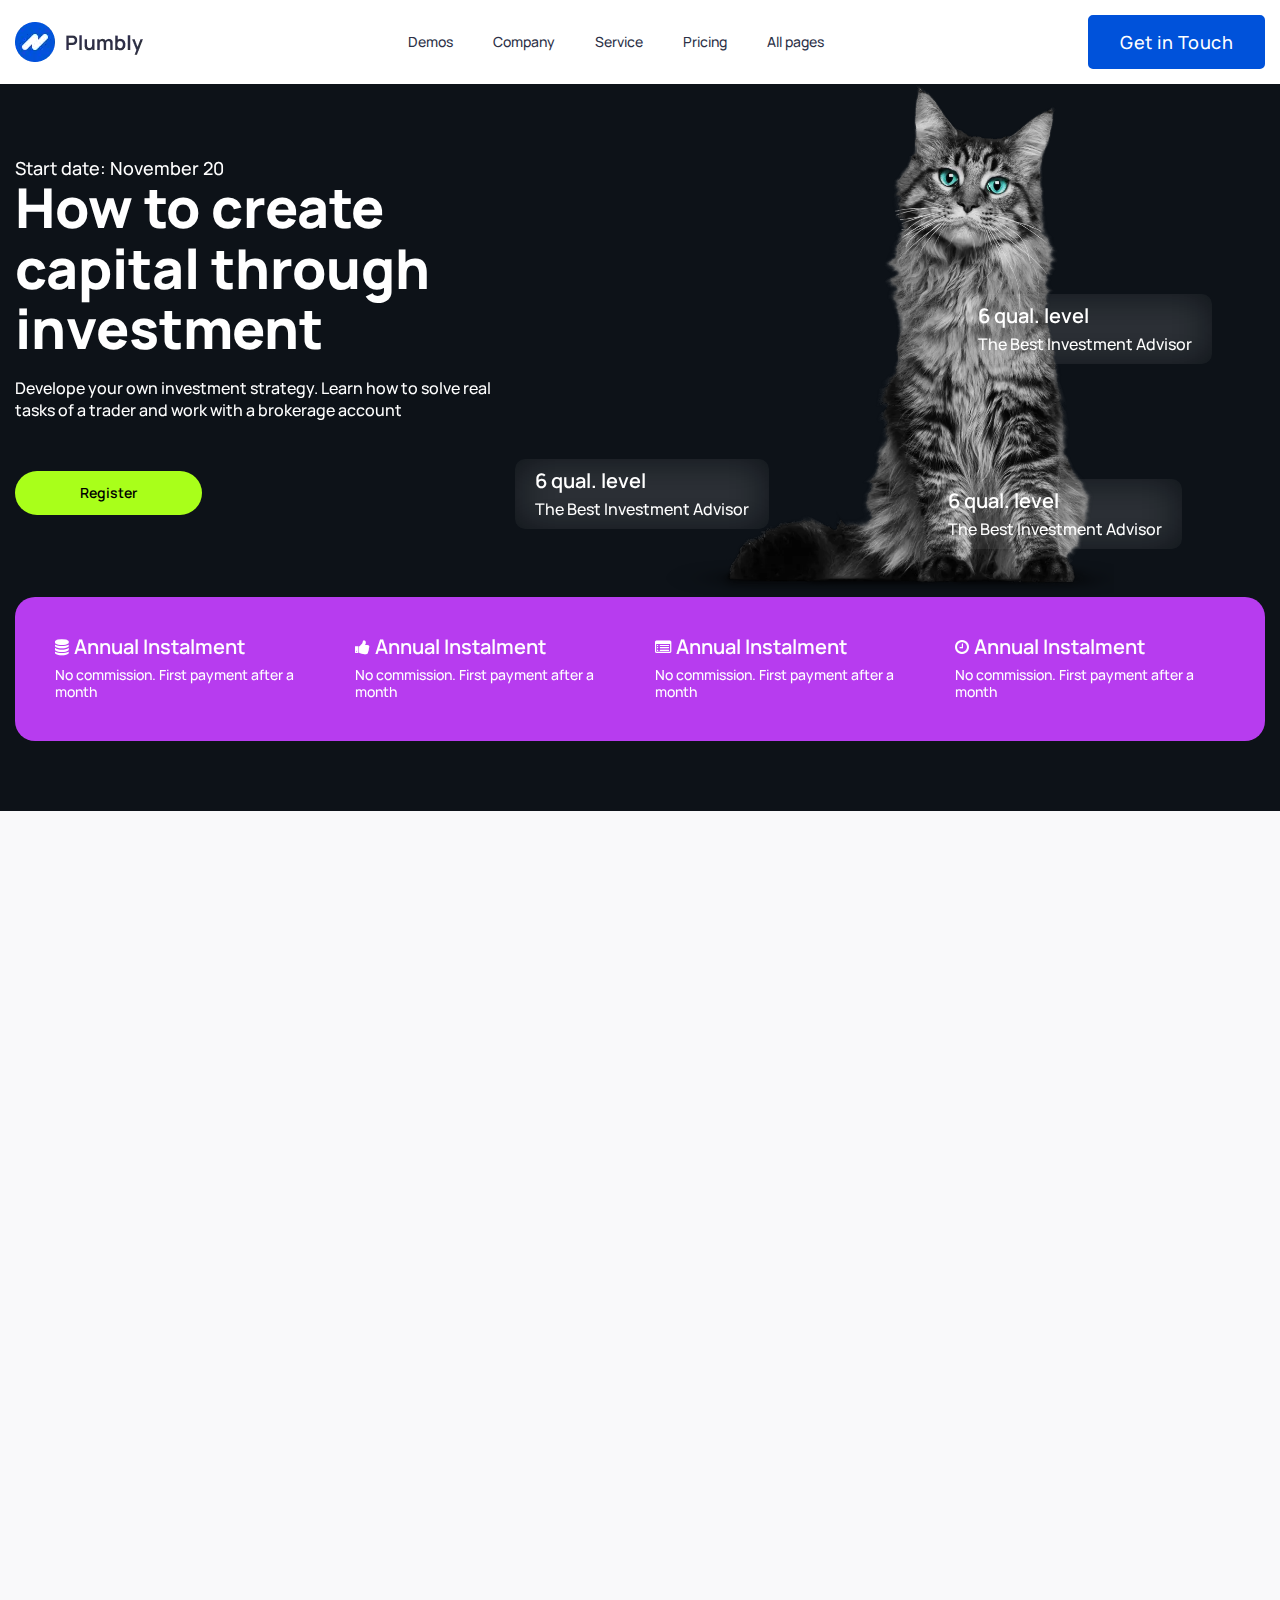
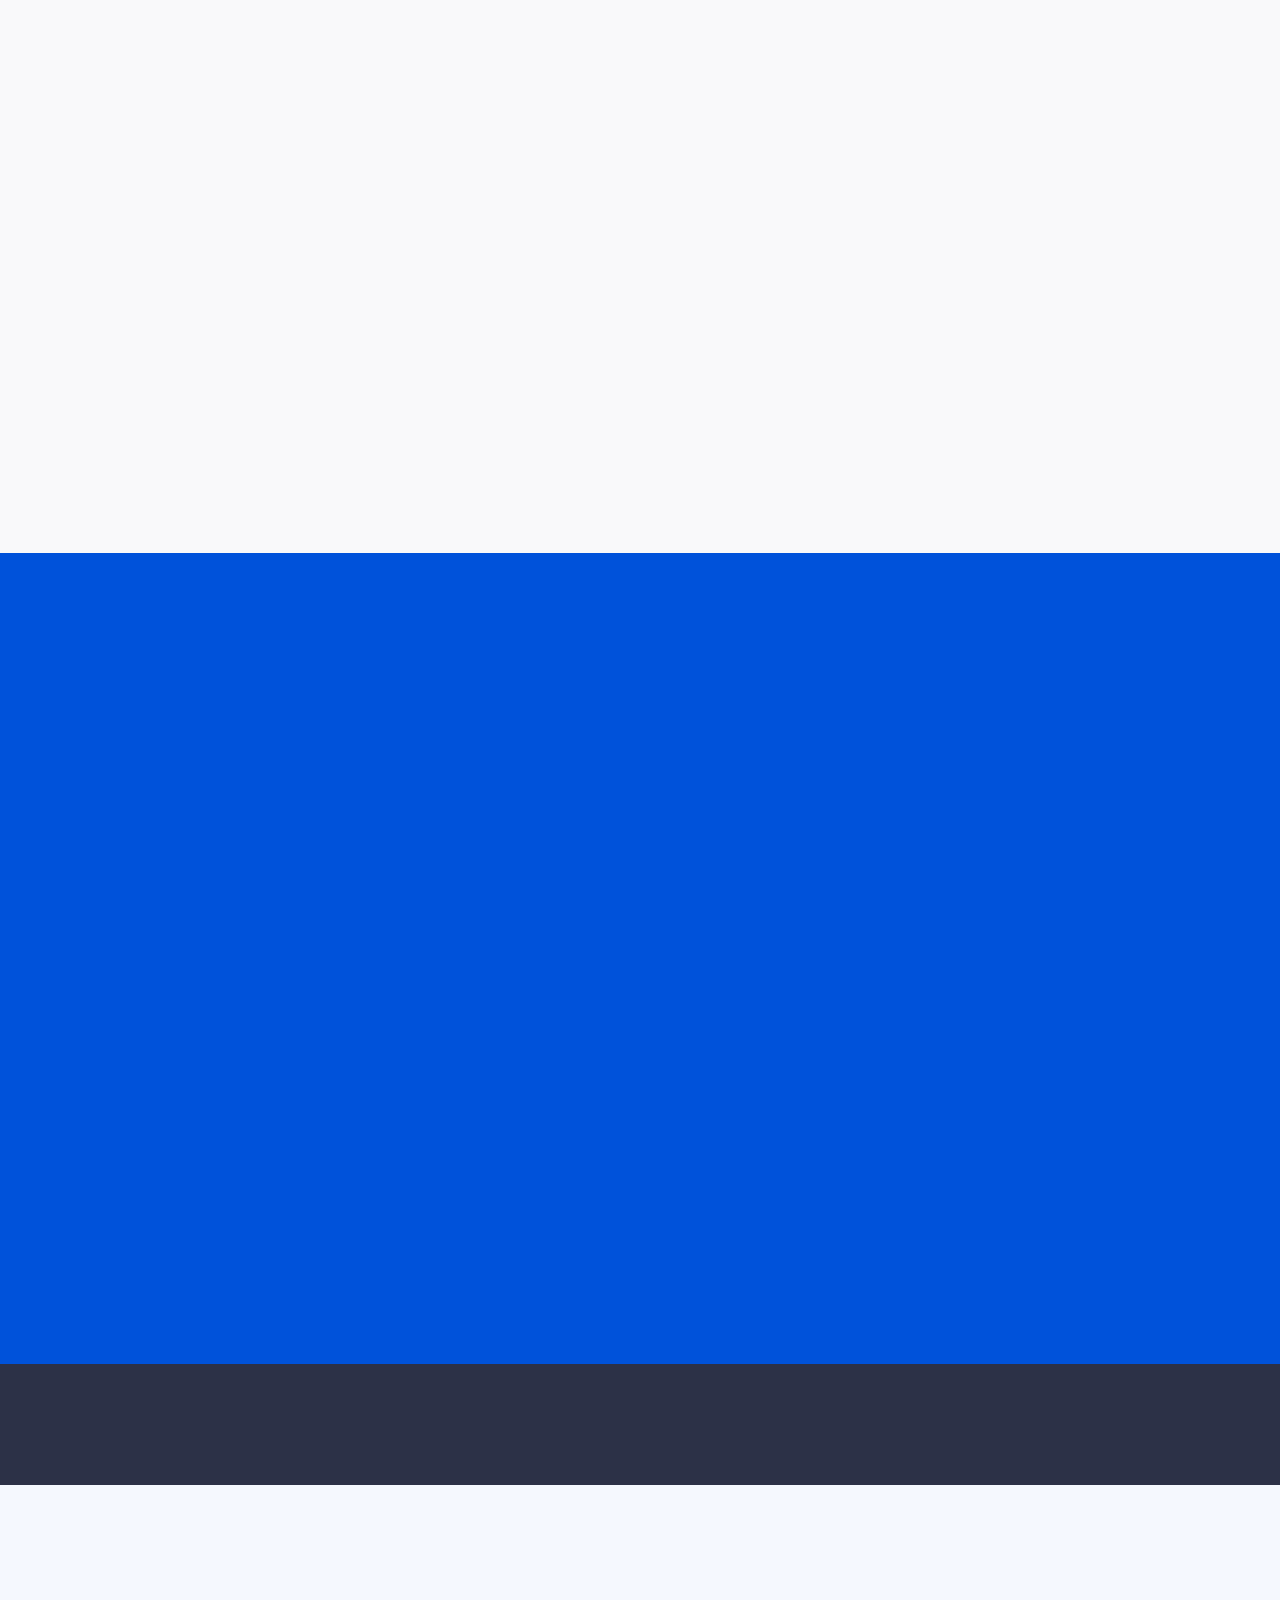
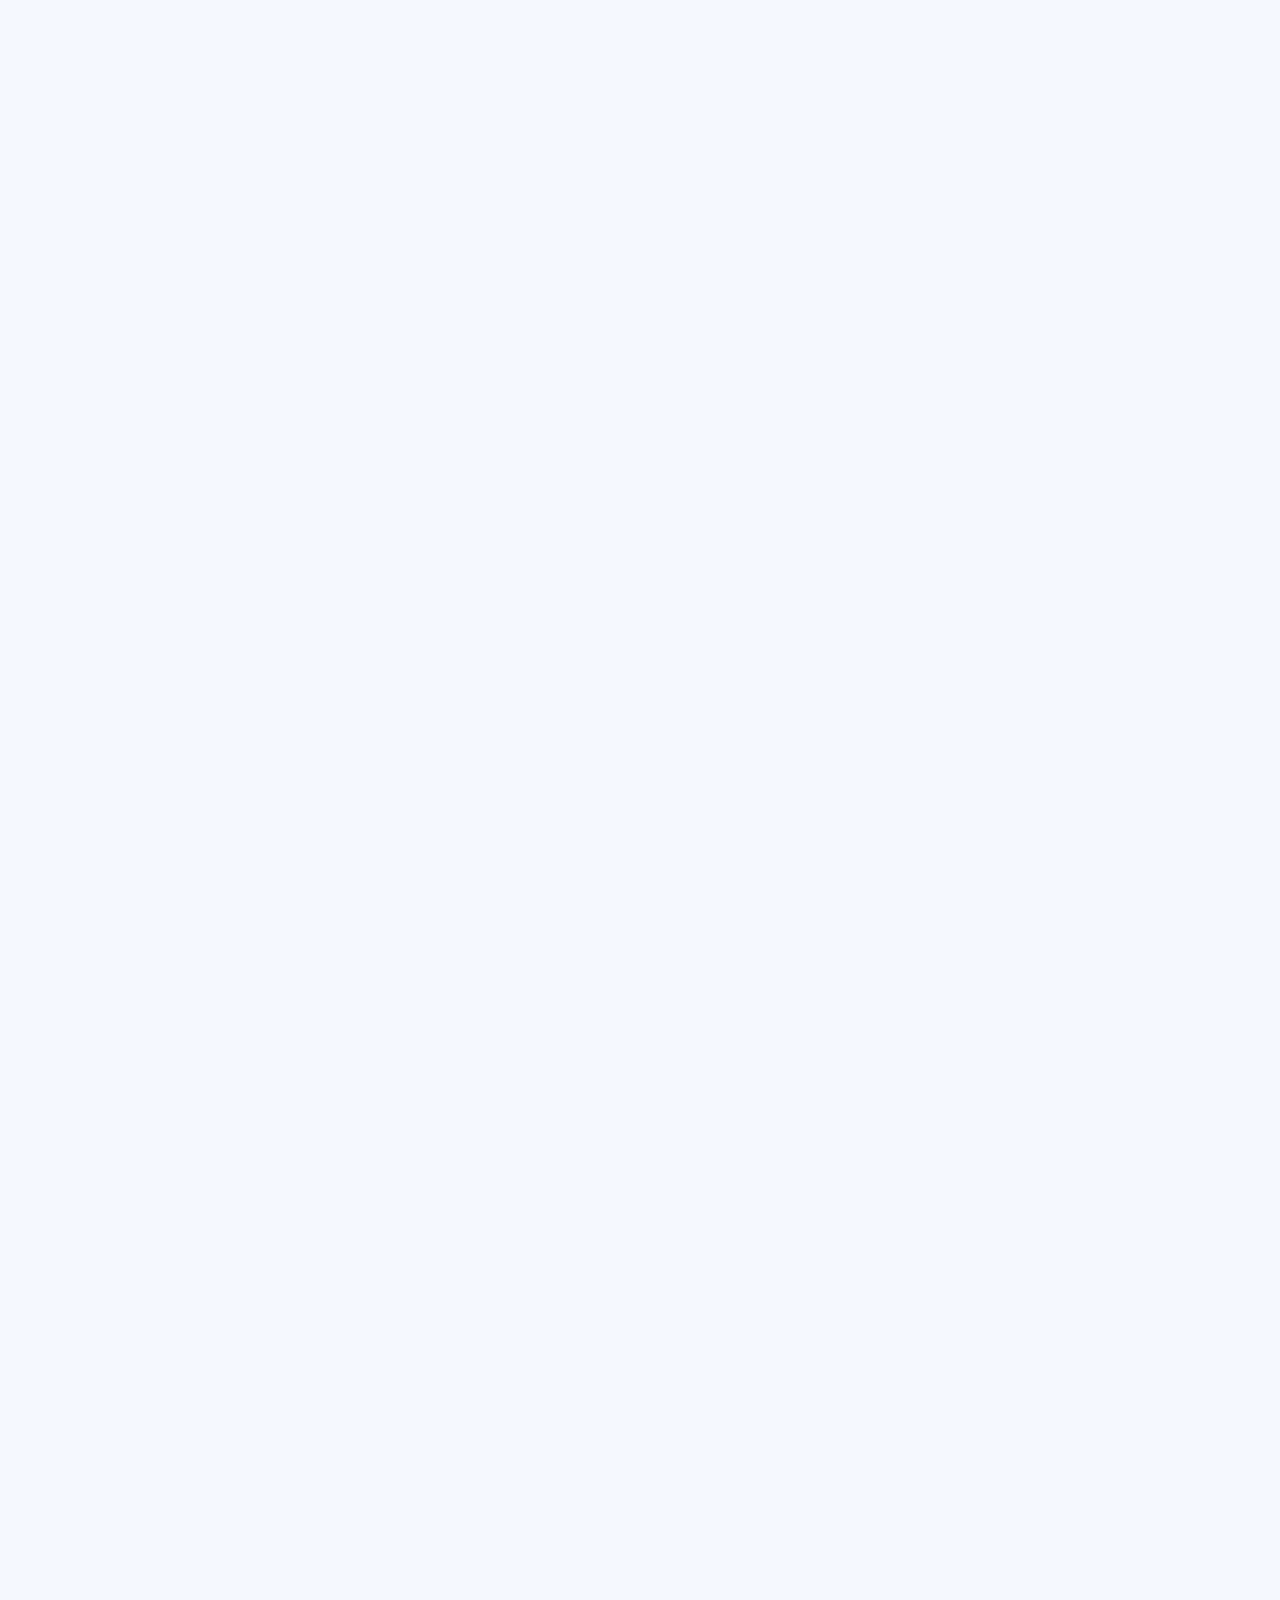
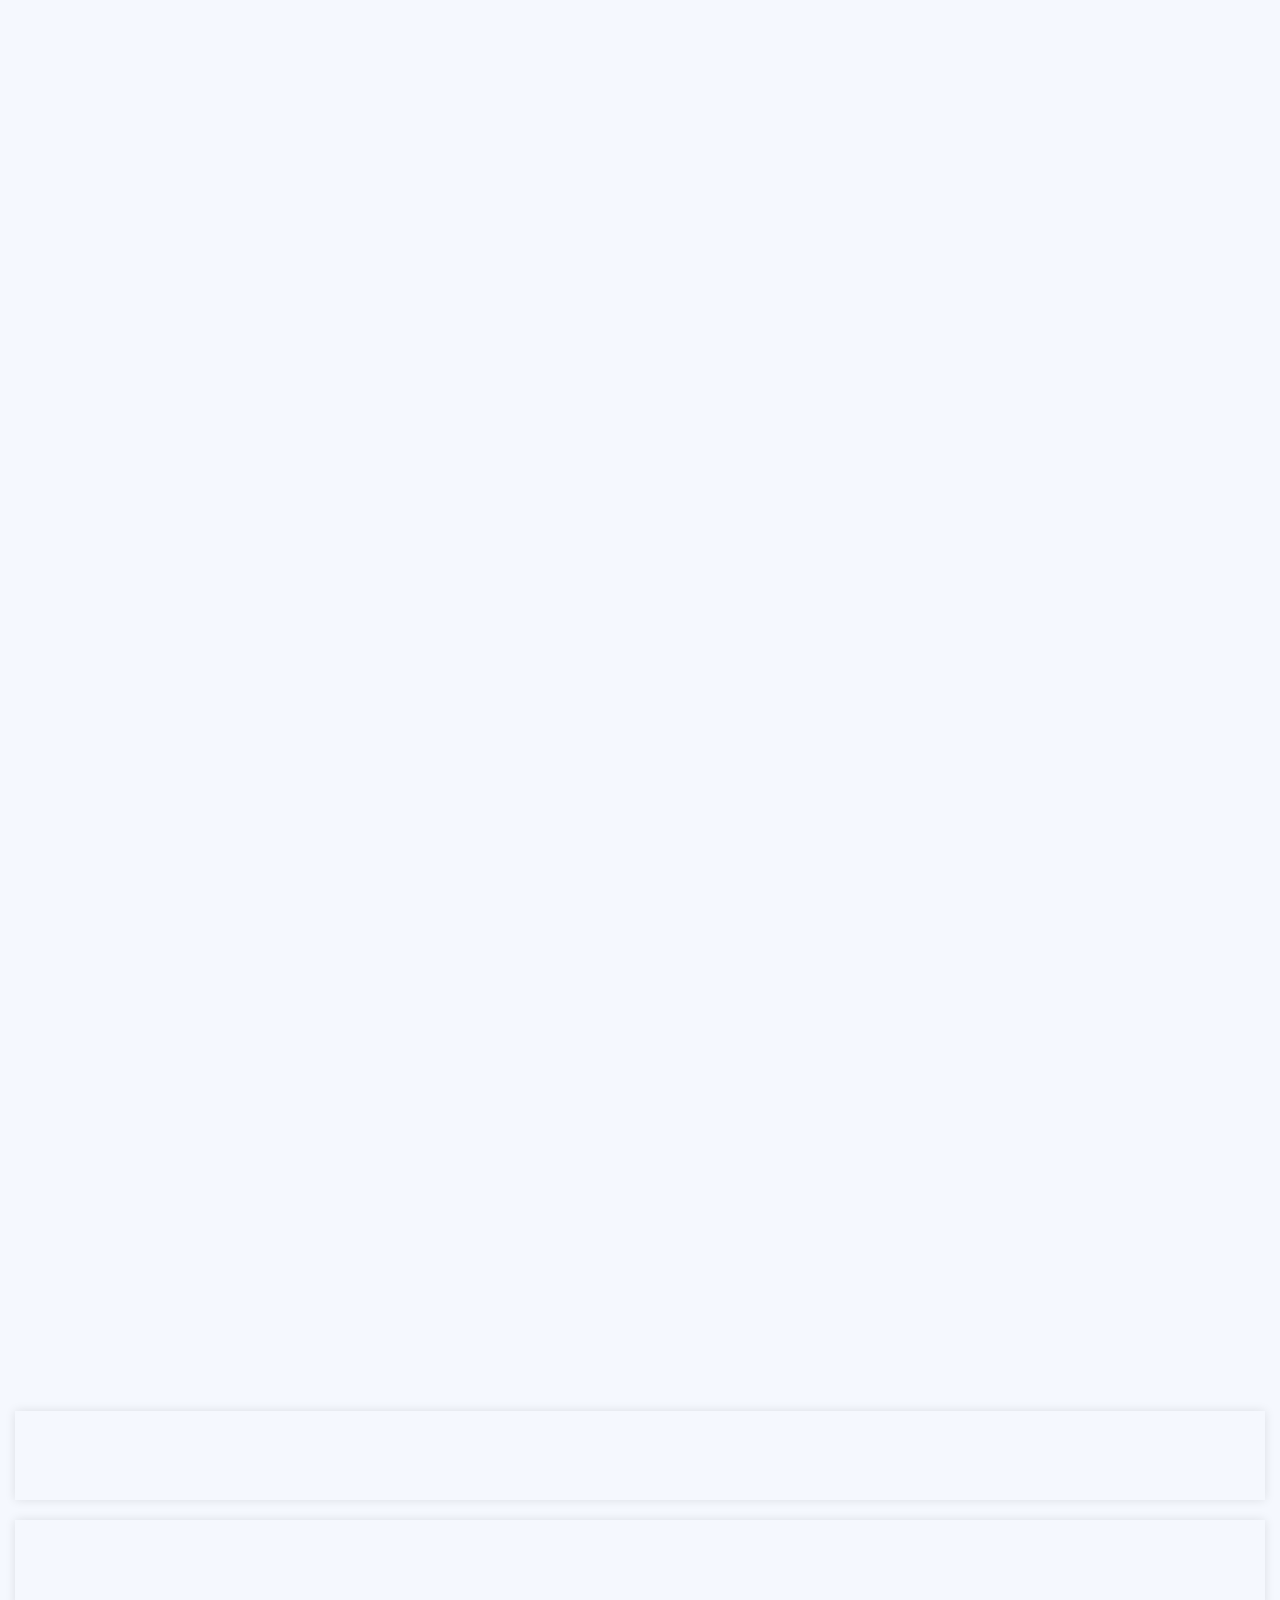
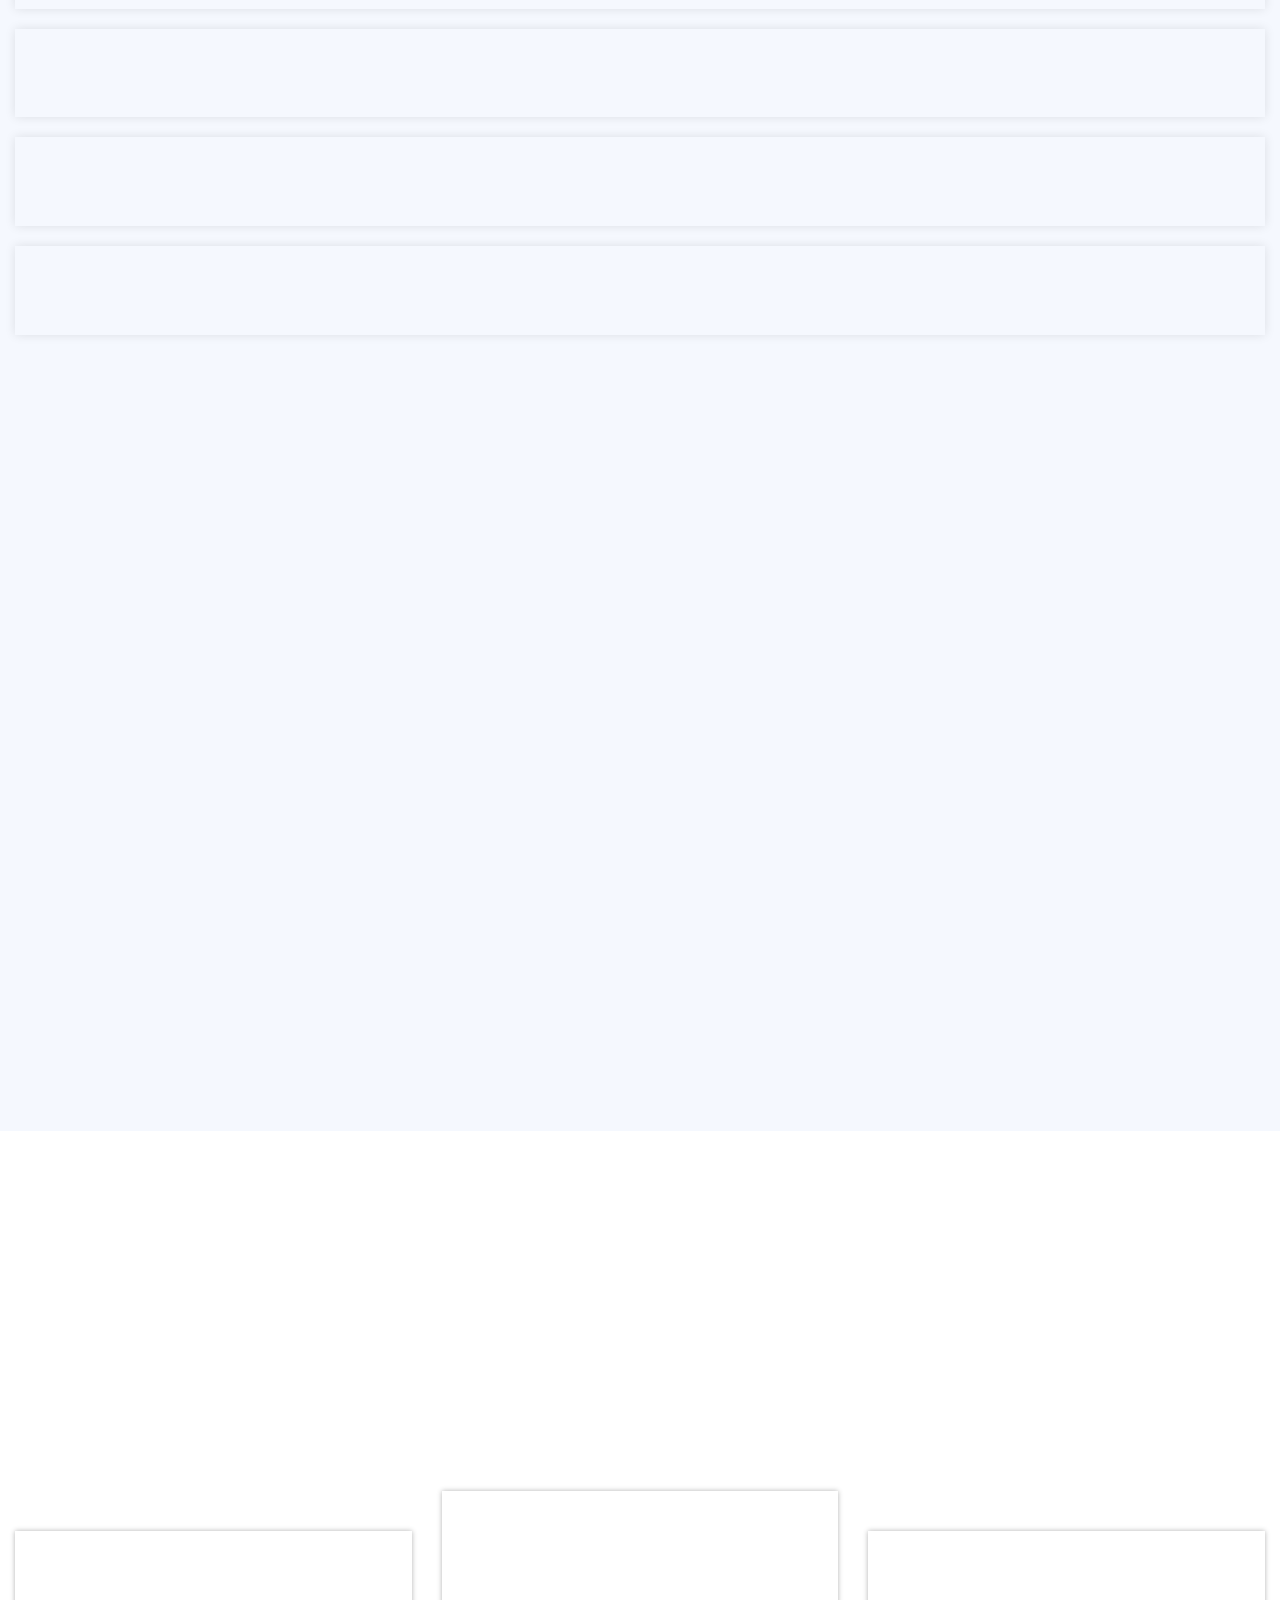
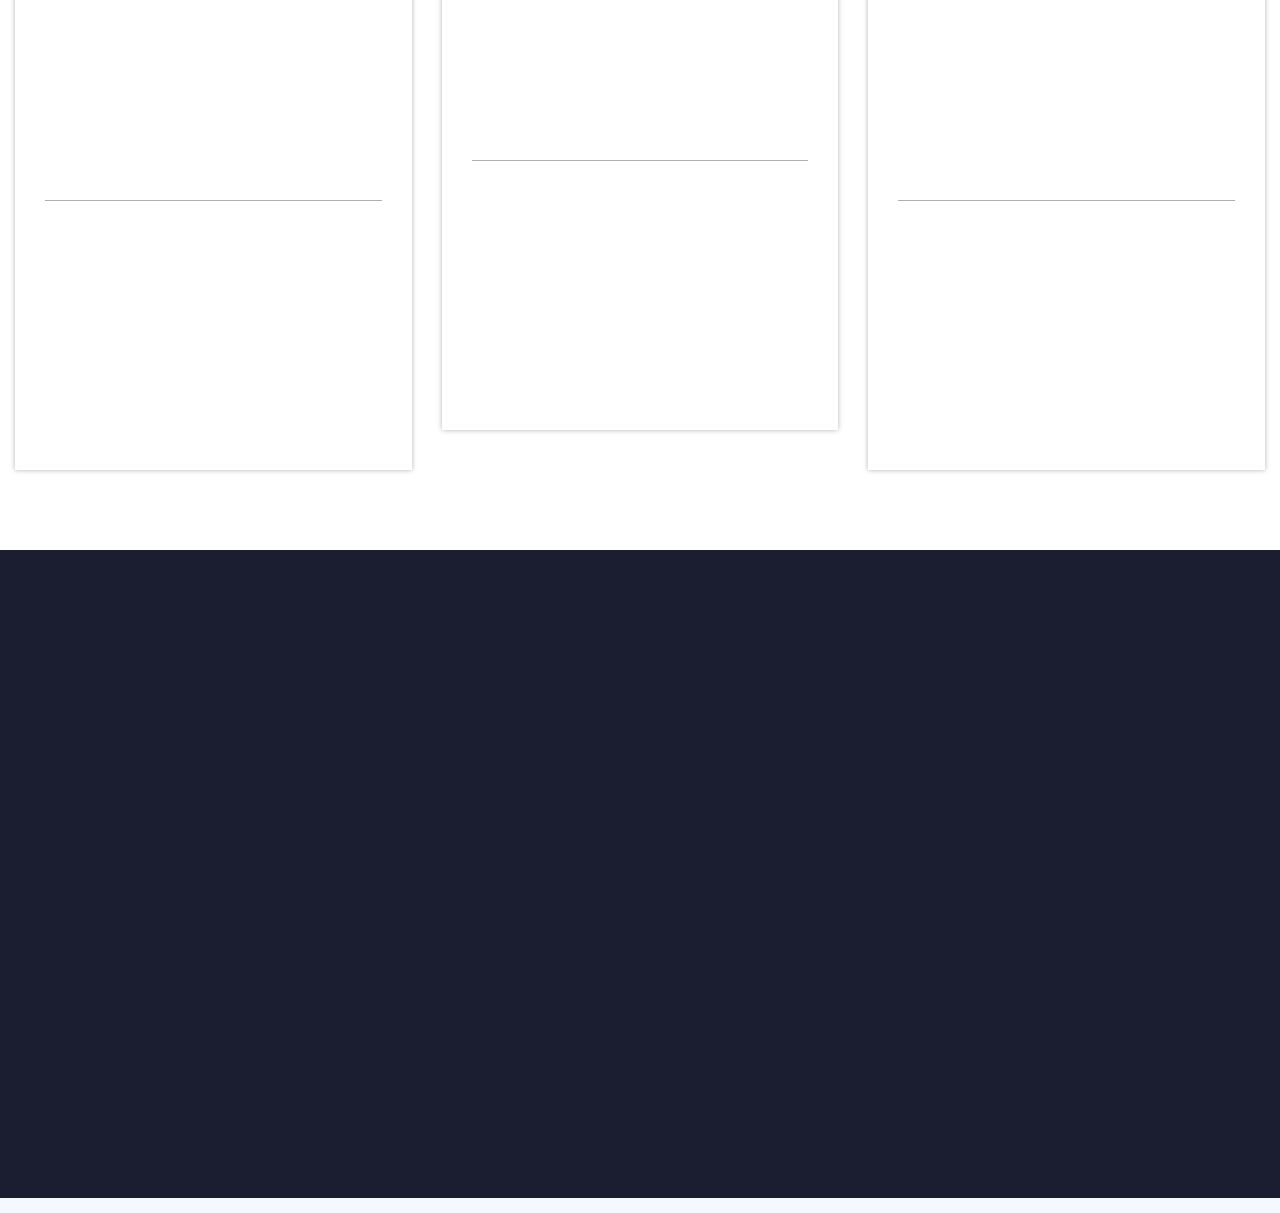
==== index.html @ 80866992 "Add files via upload" ====
<!DOCTYPE html>
<html lang="en">

<head>
	<title>Plumby</title>
	<meta charset="UTF-8">
	<meta name="format-detection" content="telephone=no">
	<!-- <style>body{opacity: 0;}</style> -->
	<link rel="stylesheet" href="css/style.min.css?_v=20231123115446">
	<link rel="stylesheet" href="https://cdnjs.cloudflare.com/ajax/libs/font-awesome/4.7.0/css/font-awesome.min.css?_v=20230515083838">
	<!-- <meta name="robots" content="noindex, nofollow"> -->
	<meta name="viewport" content="width=device-width, initial-scale=1.0">
</head>

<body>
	<div class="wrapper">
		<header class="header">
			<div class="header__container">
				<a href="#" class="header__logo logo"></a>
				<nav class="header__menu menu">
					<ul class="menu__list">

					</ul>
				</nav>
				<a href="#" class="header__link link-1"><span class="link-1__text">Get in Touch</span></a>
				<button type="button" class="burger__icon icon-burger"><span></span></button>
				<div class="burger-body">
					<div class="burger-body__content">
						<div class="burger__head">
							<a href="#" class="burger__logo logo"></a>
							<button class="burger__close-button close-button"></button>
						</div>
						<nav class="burger__menu menu">
							<ul class="menu__list">

							</ul>
						</nav>
						<a href="#" class="burger-body__link link-1"><span class="link-1__text">Get in Touch</span></a>
					</div>
				</div>
			</div>
		</header>

		<main class="main-page">
			<section class="hero">
				<div class="hero__container">
					<div class="hero__content">
						<div class="hero__column hero__context">
							<p data-aos="zoom-in-up" class="hero__date">Start date: November 20</p>
							<h1 data-aos="zoom-in-up" class="hero__title">How to create capital through investment</h1>
							<p data-aos="zoom-in-up" class="hero__text">Develope your own investment strategy. Learn how to solve real tasks of a trader and work with a brokerage account</p>
							<div data-aos="zoom-in-up" class="link-block"><a href="#" class="hero__link"><span class="hero__link_text">Register</span></a></div>
						</div>
						<div class="hero__column hero__picture">
							<div class="hero__labels hero-label">
								<div data-aos="zoom-in-up" class="hero-label__item hero-label__item_1">
									<div data-aos="zoom-in-up" class="hero-label__title">6 qual. level</div>
									<div data-aos="zoom-in-up" class="hero-label__sub-title">The Best Investment Advisor</div>
								</div>
								<div data-aos="zoom-in-up" class="hero-label__item hero-label__item_2">
									<div data-aos="zoom-in-up" class="hero-label__title">6 qual. level</div>
									<div data-aos="zoom-in-up" class="hero-label__sub-title">The Best Investment Advisor</div>
								</div>
								<div data-aos="zoom-in-up" class="hero-label__item hero-label__item_3">
									<div data-aos="zoom-in-up" class="hero-label__title">6 qual. level</div>
									<div data-aos="zoom-in-up" class="hero-label__sub-title">The Best Investment Advisor</div>
								</div>
							</div>
						</div>
					</div>
					<div data-aos="zoom-in-up" class="hero__services hero-services">
						<div class="hero-services__item">
							<div data-aos="zoom-in-up" class="hero-services__head">
								<i class="hero-services__icon fa fa-database"></i>
								<div class="hero-services__title">Annual Instalment</div>
							</div>
							<p data-aos="zoom-in-up" class="hero-services__text">No commission. First payment after a month</p>
						</div>
						<div class="hero-services__item">
							<div data-aos="zoom-in-up" class="hero-services__head">
								<i class="hero-services__icon fa fa-thumbs-up"></i>
								<div class="hero-services__title">Annual Instalment</div>
							</div>
							<p data-aos="zoom-in-up" class="hero-services__text">No commission. First payment after a month</p>
						</div>
						<div class="hero-services__item">
							<div data-aos="zoom-in-up" class="hero-services__head">
								<i class="hero-services__icon fa fa-list-alt"></i>
								<div class="hero-services__title">Annual Instalment</div>
							</div>
							<p data-aos="zoom-in-up" class="hero-services__text">No commission. First payment after a month</p>
						</div>
						<div class="hero-services__item">
							<div data-aos="zoom-in-up" class="hero-services__head">
								<i class="hero-services__icon fa fa-clock-o"></i>
								<div class="hero-services__title">Annual Instalment</div>
							</div>
							<p data-aos="zoom-in-up" class="hero-services__text">No commission. First payment after a month</p>
						</div>
					</div>
				</div>
			</section>
			<section class="experts">
				<div class="experts__container">
					<h6 data-aos="zoom-in-up" class="experts__subtitle subtitle-1">Core Team</h6>
					<h2 data-aos="zoom-in-up" class="experts__title title">Plumbing Experts</h2>
					<div class="experts__block">
						<div data-aos="zoom-in-up" class="expert-member experts__item">
							<div class="expert-member__picture -ibg">
								<picture><source srcset="img/members/member1.webp" type="image/webp"><img src="img/members/member1.jpg" alt="picture"></picture>
							</div>
							<h4 class="expert-member__name">Guy Hawkins</h4>
							<div class="expert-member__position">Plumber</div>
							<div class="expert-member__icons">
								<a href="#" target="_blank" class="expert-member__icon fa fa-instagram"></a>
								<a href="#" target="_blank" class="expert-member__icon fa fa-facebook"></a>
								<a href="#" target="_blank" class="expert-member__icon fa fa-whatsapp"></a>
								<a href="#" target="_blank" class="expert-member__icon fa fa-twitter"></a>
							</div>
						</div>
						<div data-aos="zoom-in-up" class="expert-member experts__item">
							<div class="expert-member__picture -ibg">
								<picture><source srcset="img/members/member2.webp" type="image/webp"><img src="img/members/member2.jpg" alt=""></picture>
							</div>
							<h4 class="expert-member__name">Guy Hawkins</h4>
							<div class="expert-member__position">Plumber</div>
							<div class="expert-member__icons">
								<a href="#" target="_blank" class="expert-member__icon fa fa-instagram"></a>
								<a href="#" target="_blank" class="expert-member__icon fa fa-facebook"></a>
								<a href="#" target="_blank" class="expert-member__icon fa fa-whatsapp"></a>
								<a href="#" target="_blank" class="expert-member__icon fa fa-twitter"></a>
							</div>
						</div>
						<div data-aos="zoom-in-up" class="expert-member experts__item">
							<div class="expert-member__picture -ibg">
								<picture><source srcset="img/members/member3.webp" type="image/webp"><img src="img/members/member3.jpg" alt=""></picture>
							</div>
							<h4 class="expert-member__name">Guy Hawkins</h4>
							<div class="expert-member__position">Plumber</div>
							<div class="expert-member__icons">
								<a href="#" target="_blank" class="expert-member__icon fa fa-instagram"></a>
								<a href="#" target="_blank" class="expert-member__icon fa fa-facebook"></a>
								<a href="#" target="_blank" class="expert-member__icon fa fa-whatsapp"></a>
								<a href="#" target="_blank" class="expert-member__icon fa fa-twitter"></a>
							</div>
						</div>
						<div data-aos="zoom-in-up" class="expert-member experts__item">
							<div class="expert-member__picture -ibg">
								<picture><source srcset="img/members/member4.webp" type="image/webp"><img src="img/members/member4.png" alt=""></picture>
							</div>
							<h4 class="expert-member__name">Guy Hawkins</h4>
							<div class="expert-member__position">Plumber</div>
							<div class="expert-member__icons">
								<a href="#" target="_blank" class="expert-member__icon fa fa-instagram"></a>
								<a href="#" target="_blank" class="expert-member__icon fa fa-facebook"></a>
								<a href="#" target="_blank" class="expert-member__icon fa fa-whatsapp"></a>
								<a href="#" target="_blank" class="expert-member__icon fa fa-twitter"></a>
							</div>
						</div>
						<div data-aos="zoom-in-up" class="expert-member experts__item">
							<div class="expert-member__picture -ibg">
								<picture><source srcset="img/members/member5.webp" type="image/webp"><img src="img/members/member5.png" alt=""></picture>
							</div>
							<h4 class="expert-member__name">Guy Hawkins</h4>
							<div class="expert-member__position">Plumber</div>
							<div class="expert-member__icons">
								<a href="#" target="_blank" class="expert-member__icon fa fa-instagram"></a>
								<a href="#" target="_blank" class="expert-member__icon fa fa-facebook"></a>
								<a href="#" target="_blank" class="expert-member__icon fa fa-whatsapp"></a>
								<a href="#" target="_blank" class="expert-member__icon fa fa-twitter"></a>
							</div>
						</div>
						<div data-aos="zoom-in-up" class="expert-member experts__item">
							<div class="expert-member__picture -ibg">
								<picture><source srcset="img/members/member6.webp" type="image/webp"><img src="img/members/member6.png" alt=""></picture>
							</div>
							<h4 class="expert-member__name">Guy Hawkins</h4>
							<div class="expert-member__position">Plumber</div>
							<div class="expert-member__icons">
								<a href="#" target="_blank" class="expert-member__icon fa fa-instagram"></a>
								<a href="#" target="_blank" class="expert-member__icon fa fa-facebook"></a>
								<a href="#" target="_blank" class="expert-member__icon fa fa-whatsapp"></a>
								<a href="#" target="_blank" class="expert-member__icon fa fa-twitter"></a>
							</div>
						</div>
						<div data-aos="zoom-in-up" class="expert-member experts__item">
							<div class="expert-member__picture -ibg">
								<picture><source srcset="img/members/member7.webp" type="image/webp"><img src="img/members/member7.png" alt=""></picture>
							</div>
							<h4 class="expert-member__name">Guy Hawkins</h4>
							<div class="expert-member__position">Plumber</div>
							<div class="expert-member__icons">
								<a href="#" target="_blank" class="expert-member__icon fa fa-instagram"></a>
								<a href="#" target="_blank" class="expert-member__icon fa fa-facebook"></a>
								<a href="#" target="_blank" class="expert-member__icon fa fa-whatsapp"></a>
								<a href="#" target="_blank" class="expert-member__icon fa fa-twitter"></a>
							</div>
						</div>
						<div data-aos="zoom-in-up" class="expert-member experts__item">
							<div class="expert-member__picture -ibg">
								<picture><source srcset="img/members/member8.webp" type="image/webp"><img src="img/members/member8.jpg" alt=""></picture>
							</div>
							<h4 class="expert-member__name">Guy Hawkins</h4>
							<div class="expert-member__position">Plumber</div>
							<div class="expert-member__icons">
								<a href="#" target="_blank" class="expert-member__icon fa fa-instagram"></a>
								<a href="#" target="_blank" class="expert-member__icon fa fa-facebook"></a>
								<a href="#" target="_blank" class="expert-member__icon fa fa-whatsapp"></a>
								<a href="#" target="_blank" class="expert-member__icon fa fa-twitter"></a>
							</div>
						</div>
					</div>
				</div>
			</section>
			<section class="contact-us">
				<div class="contact-us__container">
					<div class="contact-us__column contact-us-content">
						<div class="contact-us__context">
							<h6 data-aos="zoom-in-up" class="contact-us__subtitle subtitle-1">Book Online</h6>
							<h2 data-aos="zoom-in-up" class="contact-us__title title">Online Booking For Appointments</h2>
						</div>
						<form action="" method="" class="contact-us__form contact-us-form">
							<div class="contact-us-form__inputs">
								<input data-aos="zoom-in-up" type="text" placeholder="Full name*" required class="contact-us-form__input"></input>
								<input data-aos="zoom-in-up" type="email" placeholder="Email*" required class="contact-us-form__input"></input>
								<input data-aos="zoom-in-up" type="number" placeholder="Contuct number*" class="contact-us-form__input"></input>
								<div data-aos="zoom-in-up" class='contact-us-form__select select'>
									<select>
										<option>Service 1</option>
										<option>Service 2</option>
										<option>Service 3</option>
										<option>Service 4</option>
										<option>Service 5</option>
										<option>Service 6</option>
									</select>
								</div>
								<textarea data-aos="zoom-in-up" class="contact-us-form__message" placeholder="Message"></textarea>
								<div data-aos="zoom-in-up" class="contact-us-form__link-block">
									<button class="contact-us-form__link link-2" type="submit"><span class="link-2__text">Book Online</span></button>
								</div>
							</div>

						</form>
					</div>
					<div data-aos="zoom-in-up" class="contact-us__column contact-us-picture">
						<picture><source srcset="img/contact-image.webp" type="image/webp"><img src="img/contact-image.jpg" alt="picture"></picture>
					</div>
				</div>
			</section>
			<section class="brands">
				<div class="brands__container">
					<div data-aos="zoom-in-up" class="brands__item">
						<picture><source srcset="img/brands/brand2.webp" type="image/webp"><img src="img/brands/brand2.png" alt="Brand logo"></picture>
					</div>
					<div data-aos="zoom-in-up" class="brands__item">
						<picture><source srcset="img/brands/brand3.webp" type="image/webp"><img src="img/brands/brand3.png" alt="Brand logo"></picture>
					</div>
					<div data-aos="zoom-in-up" class="brands__item">
						<picture><source srcset="img/brands/brand4.webp" type="image/webp"><img src="img/brands/brand4.png" alt="Brand logo"></picture>
					</div>
					<div data-aos="zoom-in-up" class="brands__item">
						<picture><source srcset="img/brands/brand5.webp" type="image/webp"><img src="img/brands/brand5.png" alt="Brand logo"></picture>
					</div>
					<div data-aos="zoom-in-up" class="brands__item">
						<picture><source srcset="img/brands/brand6.webp" type="image/webp"><img src="img/brands/brand6.png" alt="Brand logo"></picture>
					</div>
				</div>
			</section>
			<section class="statistics">
				<div class="statistics__container">
					<div class="statistics__context context-block">
						<h6 data-aos="zoom-in-up" class="statistics__subtitle subtitle-1">Statistics</h6>
						<h2 data-aos="zoom-in-up" class="statistics__title title">Why we are better than other</h2>
						<p data-aos="zoom-in-up" class="statistics__text text-1">We are quick, reliable, efficient, trustworthy, accommodating and most of all, knowledgeable about the trade. So contact us today so we can be of your immediate service!</p>
					</div>
					<div class="statistics__nums statistics-nums">
						<div class="statistics-nums__item">
							<div data-aos="zoom-in-up" class="statistics-nums__value">300+</div>
							<div data-aos="zoom-in-up" class="statistics-nums__text">Projects</div>
						</div>
						<div class="statistics-nums__item">
							<div data-aos="zoom-in-up" class="statistics-nums__value">300+</div>
							<div data-aos="zoom-in-up" class="statistics-nums__text">Projects</div>
						</div>
						<div class="statistics-nums__item">
							<div data-aos="zoom-in-up" class="statistics-nums__value">300+</div>
							<div data-aos="zoom-in-up" class="statistics-nums__text">Projects</div>
						</div>
						<div class="statistics-nums__item">
							<div data-aos="zoom-in-up" class="statistics-nums__value">300+</div>
							<div data-aos="zoom-in-up" class="statistics-nums__text">Projects</div>
						</div>
					</div>
				</div>
			</section>
			<section class="offer">
				<div class="offer__container">
					<div class="offer__context context-block">
						<h6 data-aos="zoom-in-up" class="offer__subtitle subtitle-1">What we offer</h6>
						<h2 data-aos="zoom-in-up" class="offer__title title">We provide high quality & cost effective services</h2>
					</div>
					<div class="offer__block offer-block">
						<div data-aos="zoom-in-up" class="offer-block__item">
							<a href="#" class="offer-block__picture">
								<div class="offer-block__picture_main-block"><picture><source srcset="img/offer/offer1.webp" type="image/webp"><img class="offer-block__picture_main" src="img/offer/offer1.jpg" alt="picture"></picture></div>
								<i class="offer-block__icon">
									<picture><source srcset="img/icons/icon1.webp" type="image/webp"><img class="offer-block__picture_icon" src="img/icons/icon1.png" alt="icon"></picture>
								</i>
							</a>
							<div class="offer-block__context">

								<div class="offer-block__content">
									<a href="#" class="offer-block__subtitle">Repair</a>
									<a href="#" class="offer-block__title">Residential Boiler</a>
									<p class="offer-block__text">Your home’s boiler is an integral part of keeping your home warm and comfortable, especially once the colder</p>
								</div>
								<a href="#" class="offer-block__link-block">
									<img src="img/Arrow.svg" alt="icon">
									<span href="#" class="offer-block__link">Read more</span>
								</a>
							</div>
						</div>
						<div data-aos="zoom-in-up" class="offer-block__item">
							<a href="#" class="offer-block__picture">
								<div class="offer-block__picture_main-block"><picture><source srcset="img/offer/offer2.webp" type="image/webp"><img class="offer-block__picture_main" src="img/offer/offer2.jpg" alt="picture"></picture></div>
								<i class="offer-block__icon">
									<picture><source srcset="img/icons/icon1.webp" type="image/webp"><img class="offer-block__picture_icon" src="img/icons/icon1.png" alt="icon"></picture>
								</i>
							</a>
							<div class="offer-block__context">

								<div class="offer-block__content">
									<a href="#" class="offer-block__subtitle">Repair</a>
									<a href="#" class="offer-block__title">Residential Boiler</a>
									<p class="offer-block__text">Your home’s boiler is an integral part of keeping your home warm and comfortable, especially once the colder</p>
								</div>
								<a href="#" class="offer-block__link-block">
									<img src="img/Arrow.svg" alt="icon">
									<span href="#" class="offer-block__link">Read more</span>
								</a>
							</div>
						</div>
						<div data-aos="zoom-in-up" class="offer-block__item">
							<a href="#" class="offer-block__picture">
								<div class="offer-block__picture_main-block"><picture><source srcset="img/offer/offer3.webp" type="image/webp"><img class="offer-block__picture_main" src="img/offer/offer3.jpg" alt="picture"></picture></div>
								<i class="offer-block__icon">
									<picture><source srcset="img/icons/icon1.webp" type="image/webp"><img class="offer-block__picture_icon" src="img/icons/icon1.png" alt="icon"></picture>
								</i>
							</a>
							<div class="offer-block__context">

								<div class="offer-block__content">
									<a href="#" class="offer-block__subtitle">Repair</a>
									<a href="#" class="offer-block__title">Residential Boiler</a>
									<p class="offer-block__text">Your home’s boiler is an integral part of keeping your home warm and comfortable, especially once the colder</p>
								</div>
								<a href="#" class="offer-block__link-block">
									<img src="img/Arrow.svg" alt="icon">
									<span href="#" class="offer-block__link">Read more</span>
								</a>
							</div>
						</div>
						<div data-aos="zoom-in-up" class="offer-block__item">
							<a href="#" class="offer-block__picture">
								<div class="offer-block__picture_main-block"><picture><source srcset="img/offer/offer4.webp" type="image/webp"><img class="offer-block__picture_main" src="img/offer/offer4.jpg" alt="picture"></picture></div>
								<i class="offer-block__icon">
									<picture><source srcset="img/icons/icon1.webp" type="image/webp"><img class="offer-block__picture_icon" src="img/icons/icon1.png" alt="icon"></picture>
								</i>
							</a>
							<div class="offer-block__context">

								<div class="offer-block__content">
									<a href="#" class="offer-block__subtitle">Repair</a>
									<a href="#" class="offer-block__title">Residential Boiler</a>
									<p class="offer-block__text">Your home’s boiler is an integral part of keeping your home warm and comfortable, especially once the colder</p>
								</div>
								<a href="#" class="offer-block__link-block">
									<img src="img/Arrow.svg" alt="icon">
									<span href="#" class="offer-block__link">Read more</span>
								</a>
							</div>
						</div>
						<div data-aos="zoom-in-up" class="offer-block__item">
							<a href="#" class="offer-block__picture">
								<div class="offer-block__picture_main-block"><picture><source srcset="img/offer/offer5.webp" type="image/webp"><img class="offer-block__picture_main" src="img/offer/offer5.jpg" alt="picture"></picture></div>
								<i class="offer-block__icon">
									<picture><source srcset="img/icons/icon1.webp" type="image/webp"><img class="offer-block__picture_icon" src="img/icons/icon1.png" alt="icon"></picture>
								</i>
							</a>
							<div class="offer-block__context">

								<div class="offer-block__content">
									<a href="#" class="offer-block__subtitle">Repair</a>
									<a href="#" class="offer-block__title">Residential Boiler</a>
									<p class="offer-block__text">Your home’s boiler is an integral part of keeping your home warm and comfortable, especially once the colder</p>
								</div>
								<a href="#" class="offer-block__link-block">
									<img src="img/Arrow.svg" alt="icon">
									<span href="#" class="offer-block__link">Read more</span>
								</a>
							</div>
						</div>
						<div data-aos="zoom-in-up" class="offer-block__item">
							<a href="#" class="offer-block__picture">
								<div class="offer-block__picture_main-block"><picture><source srcset="img/offer/offer6.webp" type="image/webp"><img class="offer-block__picture_main" src="img/offer/offer6.jpg" alt="picture"></picture></div>
								<i class="offer-block__icon">
									<picture><source srcset="img/icons/icon1.webp" type="image/webp"><img class="offer-block__picture_icon" src="img/icons/icon1.png" alt="icon"></picture>
								</i>
							</a>
							<div class="offer-block__context">

								<div class="offer-block__content">
									<a href="#" class="offer-block__subtitle">Repair</a>
									<a href="#" class="offer-block__title">Residential Boiler</a>
									<p class="offer-block__text">Your home’s boiler is an integral part of keeping your home warm and comfortable, especially once the colder</p>
								</div>
								<a href="#" class="offer-block__link-block">
									<img src="img/Arrow.svg" alt="icon">
									<span href="#" class="offer-block__link">Read more</span>
								</a>
							</div>
						</div>


					</div>
				</div>
			</section>
			<section class="review">
				<div class="review__container">
					<div class="review__context">
						<h6 data-aos="zoom-in-up" class="review__subtitle subtitle-1">Testimonials</h6>
						<div class="review__row">
							<h2 data-aos="zoom-in-up" class="review__title title">What people say</h2>
							<div data-aos="zoom-in-up" class="link-block"><a href="" class="review__link link-2"><span class="link-2__text">View all</span></a></div>
						</div>
					</div>
					<div class="review__block review-block">
						<!-- Оболонка слайдера -->
						<div class="review-block__slider swiper">
							<!-- Частина слайдера, що рухається -->
							<div class="review-block__wrapper swiper-wrapper">
								<!-- Слайд -->
								<div class="review-block__slide swiper-slide">
									<div data-aos="zoom-in-up" class="review-block__item">
										<div class="review-block__head">
											<div data-aos="zoom-in-up" class="review-block__picture -ibg">
												<picture><source srcset="img/clients/client1.webp" type="image/webp"><img src="img/clients/client1.jpg" alt="picture"></picture>
											</div>
											<div class="review-block__context">
												<h4 data-aos="zoom-in-up" class="review-block__name">Eleanora Pena</h4>
												<div data-aos="zoom-in-up" class="review-block__position">Designer, Facebook</div>
											</div>
										</div>
										<p data-aos="zoom-in-up" class="review-block__text">"They were knowledgeable, clearly explaining the work they needed to do. I really appreciated that."</p>
										<div data-aos="zoom-in-up" class="review-block__icons">
											<i class='review-block__icon fa fa-star'></i>
											<i class='review-block__icon fa fa-star'></i>
											<i class='review-block__icon fa fa-star'></i>
											<i class='review-block__icon fa fa-star'></i>
											<i class='review-block__icon fa fa-star-half-empty'></i>
										</div>
									</div>
								</div>
								<div class="review-block__slide swiper-slide">
									<div data-aos="zoom-in-up" class="review-block__item">
										<div class="review-block__head">
											<div data-aos="zoom-in-up" class="review-block__picture -ibg">
												<picture><source srcset="img/clients/client1.webp" type="image/webp"><img src="img/clients/client1.jpg" alt="picture"></picture>
											</div>
											<div class="review-block__context">
												<h4 data-aos="zoom-in-up" class="review-block__name">Eleanora Pena</h4>
												<div data-aos="zoom-in-up" class="review-block__position">Designer, Facebook</div>
											</div>
										</div>
										<p data-aos="zoom-in-up" class="review-block__text">"They were knowledgeable, clearly explaining the work they needed to do. I really appreciated that."</p>
										<div data-aos="zoom-in-up" class="review-block__icons">
											<i class='review-block__icon fa fa-star'></i>
											<i class='review-block__icon fa fa-star'></i>
											<i class='review-block__icon fa fa-star'></i>
											<i class='review-block__icon fa fa-star'></i>
											<i class='review-block__icon fa fa-star-half-empty'></i>
										</div>
									</div>
								</div>
								<div class="review-block__slide swiper-slide">
									<div data-aos="zoom-in-up" class="review-block__item">
										<div class="review-block__head">
											<div data-aos="zoom-in-up" class="review-block__picture -ibg">
												<picture><source srcset="img/clients/client1.webp" type="image/webp"><img src="img/clients/client1.jpg" alt="picture"></picture>
											</div>
											<div class="review-block__context">
												<h4 data-aos="zoom-in-up" class="review-block__name">Eleanora Pena</h4>
												<div data-aos="zoom-in-up" class="review-block__position">Designer, Facebook</div>
											</div>
										</div>
										<p data-aos="zoom-in-up" class="review-block__text">"They were knowledgeable, clearly explaining the work they needed to do. I really appreciated that."</p>
										<div data-aos="zoom-in-up" class="review-block__icons">
											<i class='review-block__icon fa fa-star'></i>
											<i class='review-block__icon fa fa-star'></i>
											<i class='review-block__icon fa fa-star'></i>
											<i class='review-block__icon fa fa-star'></i>
											<i class='review-block__icon fa fa-star-half-empty'></i>
										</div>
									</div>
								</div>
								<div class="review-block__slide swiper-slide">
									<div data-aos="zoom-in-up" class="review-block__item">
										<div class="review-block__head">
											<div data-aos="zoom-in-up" class="review-block__picture -ibg">
												<picture><source srcset="img/clients/client1.webp" type="image/webp"><img src="img/clients/client1.jpg" alt="picture"></picture>
											</div>
											<div class="review-block__context">
												<h4 data-aos="zoom-in-up" class="review-block__name">Eleanora Pena</h4>
												<div data-aos="zoom-in-up" class="review-block__position">Designer, Facebook</div>
											</div>
										</div>
										<p data-aos="zoom-in-up" class="review-block__text">"They were knowledgeable, clearly explaining the work they needed to do. I really appreciated that."</p>
										<div data-aos="zoom-in-up" class="review-block__icons">
											<i class='review-block__icon fa fa-star'></i>
											<i class='review-block__icon fa fa-star'></i>
											<i class='review-block__icon fa fa-star'></i>
											<i class='review-block__icon fa fa-star'></i>
											<i class='review-block__icon fa fa-star-half-empty'></i>
										</div>
									</div>
								</div>
								<div class="review-block__slide swiper-slide">
									<div data-aos="zoom-in-up" class="review-block__item">
										<div class="review-block__head">
											<div data-aos="zoom-in-up" class="review-block__picture -ibg">
												<picture><source srcset="img/clients/client1.webp" type="image/webp"><img src="img/clients/client1.jpg" alt="picture"></picture>
											</div>
											<div class="review-block__context">
												<h4 data-aos="zoom-in-up" class="review-block__name">Eleanora Pena</h4>
												<div data-aos="zoom-in-up" class="review-block__position">Designer, Facebook</div>
											</div>
										</div>
										<p data-aos="zoom-in-up" class="review-block__text">"They were knowledgeable, clearly explaining the work they needed to do. I really appreciated that."</p>
										<div data-aos="zoom-in-up" class="review-block__icons">
											<i class='review-block__icon fa fa-star'></i>
											<i class='review-block__icon fa fa-star'></i>
											<i class='review-block__icon fa fa-star'></i>
											<i class='review-block__icon fa fa-star'></i>
											<i class='review-block__icon fa fa-star-half-empty'></i>
										</div>
									</div>
								</div>
								<div class="review-block__slide swiper-slide">
									<div data-aos="zoom-in-up" class="review-block__item">
										<div class="review-block__head">
											<div data-aos="zoom-in-up" class="review-block__picture -ibg">
												<picture><source srcset="img/clients/client1.webp" type="image/webp"><img src="img/clients/client1.jpg" alt="picture"></picture>
											</div>
											<div class="review-block__context">
												<h4 data-aos="zoom-in-up" class="review-block__name">Eleanora Pena</h4>
												<div data-aos="zoom-in-up" class="review-block__position">Designer, Facebook</div>
											</div>
										</div>
										<p data-aos="zoom-in-up" class="review-block__text">"They were knowledgeable, clearly explaining the work they needed to do. I really appreciated that."</p>
										<div data-aos="zoom-in-up" class="review-block__icons">
											<i class='review-block__icon fa fa-star'></i>
											<i class='review-block__icon fa fa-star'></i>
											<i class='review-block__icon fa fa-star'></i>
											<i class='review-block__icon fa fa-star'></i>
											<i class='review-block__icon fa fa-star-half-empty'></i>
										</div>
									</div>
								</div>
								<div class="review-block__slide swiper-slide">
									<div data-aos="zoom-in-up" class="review-block__item">
										<div class="review-block__head">
											<div data-aos="zoom-in-up" class="review-block__picture -ibg">
												<picture><source srcset="img/clients/client1.webp" type="image/webp"><img src="img/clients/client1.jpg" alt="picture"></picture>
											</div>
											<div class="review-block__context">
												<h4 data-aos="zoom-in-up" class="review-block__name">Eleanora Pena</h4>
												<div data-aos="zoom-in-up" class="review-block__position">Designer, Facebook</div>
											</div>
										</div>
										<p data-aos="zoom-in-up" class="review-block__text">"They were knowledgeable, clearly explaining the work they needed to do. I really appreciated that."</p>
										<div data-aos="zoom-in-up" class="review-block__icons">
											<i class='review-block__icon fa fa-star'></i>
											<i class='review-block__icon fa fa-star'></i>
											<i class='review-block__icon fa fa-star'></i>
											<i class='review-block__icon fa fa-star'></i>
											<i class='review-block__icon fa fa-star-half-empty'></i>
										</div>
									</div>
								</div>
								<div class="review-block__slide swiper-slide">
									<div data-aos="zoom-in-up" class="review-block__item">
										<div class="review-block__head">
											<div data-aos="zoom-in-up" class="review-block__picture -ibg">
												<picture><source srcset="img/clients/client1.webp" type="image/webp"><img src="img/clients/client1.jpg" alt="picture"></picture>
											</div>
											<div class="review-block__context">
												<h4 data-aos="zoom-in-up" class="review-block__name">Eleanora Pena</h4>
												<div data-aos="zoom-in-up" class="review-block__position">Designer, Facebook</div>
											</div>
										</div>
										<p data-aos="zoom-in-up" class="review-block__text">"They were knowledgeable, clearly explaining the work they needed to do. I really appreciated that."</p>
										<div data-aos="zoom-in-up" class="review-block__icons">
											<i class='review-block__icon fa fa-star'></i>
											<i class='review-block__icon fa fa-star'></i>
											<i class='review-block__icon fa fa-star'></i>
											<i class='review-block__icon fa fa-star'></i>
											<i class='review-block__icon fa fa-star-half-empty'></i>
										</div>
									</div>
								</div>
							</div>
						</div>

					</div>
				</div>
			</section>
			<section class="about">
				<div class="about__container">
					<div class="about__column about-content">
						<h6 data-aos="zoom-in-up" class="about__subtitle subtitle-1">About us</h6>
						<h2 data-aos="zoom-in-up" class="about__title title">24+ years experience</h2>
						<p data-aos="zoom-in-up" class="about__text">Our quality plumbing service and our personal customer service touch, sets us apart from other plumbing companies. Because we are family-owned and operated we are able to provide a Higher Standard of Plumbing Service at a competitive price.</p>
						<div data-aos="zoom-in-up" class="link-block"><a href="#" class="about__link link-1"><span class="link-1__text">Get in touch</span></a></div>
					</div>
					<div data-aos="zoom-in-up" class="about__column about-picture -ibg">
						<picture><source srcset="img/about.webp" type="image/webp"><img src="img/about.jpg" alt="picture"></picture>
					</div>
				</div>
			</section>
			<section class="faq">
				<div class="faq__container">
					<div class="faq__context">
						<h6 data-aos="zoom-in-up" class="faq__subtitle subtitle-1">FAQ</h6>
						<h2 data-aos="zoom-in-up" class="faq__title title">The most common questions</h2>
					</div>
					<div class="faq__accordion accordion">

					</div>
				</div>
			</section>
			<section class="resources">
				<div class="resources__container">
					<div class="resources__context-block context-block">
						<h6 data-aos="zoom-in-up" class="resources__subtitle subtitle-1">Resourses</h6>
						<h2 data-aos="zoom-in-up" class="resources__title title">Services can you depend on when you call us</h2>
						<p data-aos="zoom-in-up" class="resources__text text-1">We know that looking for plumbing services can be somewhat of a minefield, especially if you’ve sprung a leak or had a breakdown</p>
					</div>
					<div class="resources__block resources-block">
						<div class="resources-block__item">
							<div data-aos="zoom-in-up" class="resources-block__icon">
								<svg xmlns="http://www.w3.org/2000/svg" xmlns:xlink="http://www.w3.org/1999/xlink" viewBox="0 0 512 512" width="512" height="512" preserveAspectRatio="xMidYMid meet" style="width: 100%; height: 100%; transform: translate3d(0px, 0px, 0px); content-visibility: visible;">
									<defs>
										<clipPath id="__lottie_element_4">
											<rect width="512" height="512" x="0" y="0"></rect>
										</clipPath>
									</defs>
									<g clip-path="url(#__lottie_element_4)">
										<g transform="matrix(1,0,0,1,0,0)" opacity="1" style="display: block;">
											<g opacity="1" transform="matrix(1,0,0,1,327.4490051269531,182.1790008544922)">
												<path fill="rgb(255,255,255)" fill-opacity="1" d="M0 0"></path>
												<path stroke-linecap="butt" stroke-linejoin="miter" fill-opacity="0" stroke-miterlimit="10" stroke-dasharray=" 80 20" stroke-dashoffset="10" stroke="rgb(255,255,255)" stroke-opacity="1" stroke-width="10" d="M0 0"></path>
											</g>
											<g opacity="1" transform="matrix(1,0,0,1,295.9960021972656,160.26600646972656)">
												<path fill="rgb(255,255,255)" fill-opacity="1" d="M0 0"></path>
												<path stroke-linecap="butt" stroke-linejoin="miter" fill-opacity="0" stroke-miterlimit="10" stroke-dasharray=" 80 20" stroke-dashoffset="40" stroke="rgb(255,255,255)" stroke-opacity="1" stroke-width="10" d="M0 0"></path>
											</g>
											<g opacity="1" transform="matrix(1,0,0,1,256.44000244140625,151.85400390625)">
												<path fill="rgb(255,255,255)" fill-opacity="1" d="M0 0"></path>
												<path stroke-linecap="butt" stroke-linejoin="miter" fill-opacity="0" stroke-miterlimit="10" stroke-dasharray=" 80 20" stroke-dashoffset="80" stroke="rgb(255,255,255)" stroke-opacity="1" stroke-width="10" d="M0 0"></path>
											</g>
											<g opacity="1" transform="matrix(1,0,0,1,215.6510009765625,160.4029998779297)">
												<path fill="rgb(255,255,255)" fill-opacity="1" d="M0 0"></path>
												<path stroke-linecap="butt" stroke-linejoin="miter" fill-opacity="0" stroke-miterlimit="10" stroke-dasharray=" 80 20" stroke-dashoffset="20" stroke="rgb(255,255,255)" stroke-opacity="1" stroke-width="10" d="M0 0"></path>
											</g>
											<g opacity="1" transform="matrix(1,0,0,1,184.40699768066406,182.28399658203125)">
												<path fill="rgb(255,255,255)" fill-opacity="1" d="M0 0"></path>
												<path stroke-linecap="butt" stroke-linejoin="miter" fill-opacity="0" stroke-miterlimit="10" stroke-dasharray=" 80 20" stroke-dashoffset="50" stroke="rgb(255,255,255)" stroke-opacity="1" stroke-width="10" d="M0 0"></path>
											</g>
											<g opacity="1" transform="matrix(1,0,0,1,163.77200317382812,214.15699768066406)">
												<path fill="rgb(255,255,255)" fill-opacity="1" d="M0 0"></path>
												<path stroke-linecap="butt" stroke-linejoin="miter" fill-opacity="0" stroke-miterlimit="10" stroke-dasharray=" 80 20" stroke-dashoffset="90" stroke="rgb(255,255,255)" stroke-opacity="1" stroke-width="10" d="M0 0"></path>
											</g>
											<g opacity="1" transform="matrix(1,0,0,1,156.67599487304688,255.20399475097656)">
												<path fill="rgb(255,255,255)" fill-opacity="1" d="M0 0"></path>
												<path stroke-linecap="butt" stroke-linejoin="miter" fill-opacity="0" stroke-miterlimit="10" stroke-dasharray=" 80 20" stroke-dashoffset="60" stroke="rgb(255,255,255)" stroke-opacity="1" stroke-width="10" d="M0 0"></path>
											</g>
											<g opacity="1" transform="matrix(1,0,0,1,165.94500732421875,293.3160095214844)">
												<path fill="rgb(255,255,255)" fill-opacity="1" d="M0 0"></path>
												<path stroke-linecap="butt" stroke-linejoin="miter" fill-opacity="0" stroke-miterlimit="10" stroke-dasharray=" 80 20" stroke-dashoffset="20" stroke="rgb(255,255,255)" stroke-opacity="1" stroke-width="10" d="M0 0"></path>
											</g>
											<g opacity="1" transform="matrix(1,0,0,1,187.16600036621094,322.94000244140625)">
												<path fill="rgb(255,255,255)" fill-opacity="1" d="M0 0"></path>
												<path stroke-linecap="butt" stroke-linejoin="miter" fill-opacity="0" stroke-miterlimit="10" stroke-dasharray=" 80 20" stroke-dashoffset="10" stroke="rgb(255,255,255)" stroke-opacity="1" stroke-width="10" d="M0 0"></path>
											</g>
											<g opacity="1" transform="matrix(1,0,0,1,255.97799682617188,350.61700439453125)">
												<path fill="rgb(255,255,255)" fill-opacity="1" d="M0 0"></path>
												<path stroke-linecap="butt" stroke-linejoin="miter" fill-opacity="0" stroke-miterlimit="10" stroke-dasharray=" 80 20" stroke-dashoffset="30" stroke="rgb(255,255,255)" stroke-opacity="1" stroke-width="10" d="M0 0"></path>
											</g>
											<g opacity="1" transform="matrix(1,0,0,1,325.0669860839844,322.67401123046875)">
												<path fill="rgb(255,255,255)" fill-opacity="1" d="M0 0"></path>
												<path stroke-linecap="butt" stroke-linejoin="miter" fill-opacity="0" stroke-miterlimit="10" stroke-dasharray=" 80 20" stroke-dashoffset="20" stroke="rgb(255,255,255)" stroke-opacity="1" stroke-width="10" d="M0 0"></path>
											</g>
											<g opacity="1" transform="matrix(1,0,0,1,345.9289855957031,293.4909973144531)">
												<path fill="rgb(255,255,255)" fill-opacity="1" d="M0 0"></path>
												<path stroke-linecap="butt" stroke-linejoin="miter" fill-opacity="0" stroke-miterlimit="10" stroke-dasharray=" 80 20" stroke-dashoffset="40" stroke="rgb(255,255,255)" stroke-opacity="1" stroke-width="10" d="M0 0"></path>
											</g>
											<g opacity="1" transform="matrix(1,0,0,1,355.26800537109375,255.51699829101562)">
												<path fill="rgb(255,255,255)" fill-opacity="1" d="M0 0"></path>
												<path stroke-linecap="butt" stroke-linejoin="miter" fill-opacity="0" stroke-miterlimit="10" stroke-dasharray=" 80 20" stroke-dashoffset="50" stroke="rgb(255,255,255)" stroke-opacity="1" stroke-width="10" d="M0 0"></path>
											</g>
											<g opacity="1" transform="matrix(1,0,0,1,348.4670104980469,214.86700439453125)">
												<path fill="rgb(255,255,255)" fill-opacity="1" d="M0 0"></path>
												<path stroke-linecap="butt" stroke-linejoin="miter" fill-opacity="0" stroke-miterlimit="10" stroke-dasharray=" 80 20" stroke-dashoffset="50" stroke="rgb(255,255,255)" stroke-opacity="1" stroke-width="10" d="M0 0"></path>
											</g>
										</g>
										<g transform="matrix(0.9998525977134705,0,0,0.9998525977134705,308.38226318359375,329.8414001464844)" opacity="1" style="display: block;">
											<g opacity="1" transform="matrix(1,0,0,1,0,0)">
												<path fill="rgb(222,84,64)" fill-opacity="1" d=" M-4.764999866485596,-64.3239974975586 C-4.764999866485596,-64.3239974975586 57.176998138427734,40.5 57.176998138427734,40.5 C57.176998138427734,40.5 23.823999404907227,35.73500061035156 23.823999404907227,35.73500061035156 C23.823999404907227,35.73500061035156 4.764999866485596,64.3239974975586 4.764999866485596,64.3239974975586 C4.764999866485596,64.3239974975586 -57.176998138427734,-40.5 -57.176998138427734,-40.5 C-57.176998138427734,-40.5 -4.764999866485596,-64.3239974975586 -4.764999866485596,-64.3239974975586z"></path>
											</g>
										</g>
										<g transform="matrix(0.9998525977134705,0,0,0.9998525977134705,203.57373046875,329.8414001464844)" opacity="1" style="display: block;">
											<g opacity="1" transform="matrix(1,0,0,1,0,0)">
												<path fill="rgb(222,84,64)" fill-opacity="1" d=" M4.764999866485596,-64.3239974975586 C4.764999866485596,-64.3239974975586 -57.176998138427734,40.5 -57.176998138427734,40.5 C-57.176998138427734,40.5 -23.823999404907227,35.73500061035156 -23.823999404907227,35.73500061035156 C-23.823999404907227,35.73500061035156 -4.764999866485596,64.3239974975586 -4.764999866485596,64.3239974975586 C-4.764999866485596,64.3239974975586 57.176998138427734,-40.5 57.176998138427734,-40.5 C57.176998138427734,-40.5 4.764999866485596,-64.3239974975586 4.764999866485596,-64.3239974975586z"></path>
											</g>
										</g>
										<g transform="matrix(0.9998593330383301,0,0,0.9998593330383301,255.97799682617188,251.23500061035156)" opacity="1" style="display: block;">
											<g opacity="1" transform="matrix(1,0,0,1,0,0)">
												<path fill="rgb(0,82,217)" fill-opacity="1" d=" M18.121000289916992,-108.7509994506836 C24.14900016784668,-104.62999725341797 31.402000427246094,-102.68699645996094 38.68199920654297,-103.24199676513672 C51.87900161743164,-104.24800109863281 64.34100341796875,-97.052001953125 70.06900024414062,-85.12000274658203 C73.22899627685547,-78.53700256347656 78.53700256347656,-73.22899627685547 85.12000274658203,-70.06900024414062 C97.052001953125,-64.34100341796875 104.24800109863281,-51.87900161743164 103.24199676513672,-38.68199920654297 C102.68699645996094,-31.402000427246094 104.62999725341797,-24.14900016784668 108.7509994506836,-18.121000289916992 C116.22000122070312,-7.195000171661377 116.22000122070312,7.195000171661377 108.7509994506836,18.121000289916992 C104.62999725341797,24.14900016784668 102.68699645996094,31.402000427246094 103.24199676513672,38.68199920654297 C104.24800109863281,51.87900161743164 97.052001953125,64.34100341796875 85.12000274658203,70.06900024414062 C78.53700256347656,73.22899627685547 73.22899627685547,78.53700256347656 70.06900024414062,85.12000274658203 C64.34100341796875,97.052001953125 51.87900161743164,104.24800109863281 38.68199920654297,103.24199676513672 C31.402000427246094,102.68699645996094 24.14900016784668,104.62999725341797 18.121000289916992,108.7509994506836 C7.195000171661377,116.22000122070312 -7.195000171661377,116.22000122070312 -18.121000289916992,108.7509994506836 C-24.14900016784668,104.62999725341797 -31.402000427246094,102.68699645996094 -38.68199920654297,103.24199676513672 C-51.87900161743164,104.24800109863281 -64.34100341796875,97.052001953125 -70.06900024414062,85.12000274658203 C-73.22899627685547,78.53700256347656 -78.53700256347656,73.22899627685547 -85.12000274658203,70.06900024414062 C-97.052001953125,64.34100341796875 -104.24800109863281,51.87900161743164 -103.24199676513672,38.68199920654297 C-102.68699645996094,31.402000427246094 -104.62999725341797,24.14900016784668 -108.7509994506836,18.121000289916992 C-116.22000122070312,7.195000171661377 -116.22000122070312,-7.195000171661377 -108.7509994506836,-18.121000289916992 C-104.62999725341797,-24.14900016784668 -102.68699645996094,-31.402000427246094 -103.24199676513672,-38.68199920654297 C-104.24800109863281,-51.87900161743164 -97.052001953125,-64.34100341796875 -85.12000274658203,-70.06900024414062 C-78.53700256347656,-73.22899627685547 -73.22899627685547,-78.53700256347656 -70.06900024414062,-85.12000274658203 C-64.34100341796875,-97.052001953125 -51.87900161743164,-104.24800109863281 -38.68199920654297,-103.24199676513672 C-31.402000427246094,-102.68699645996094 -24.14900016784668,-104.62999725341797 -18.121000289916992,-108.7509994506836 C-7.195000171661377,-116.22000122070312 7.195000171661377,-116.22000122070312 18.121000289916992,-108.7509994506836z"></path>
											</g>
										</g>
										<g transform="matrix(0.9998525977134705,0,0,0.9998525977134705,255.97799682617188,251.23500061035156)" opacity="1" style="display: block;">
											<g opacity="1" transform="matrix(1,0,0,1,0,0)">
												<path fill="rgb(245,247,254)" fill-opacity="1" d=" M0,-85.76499938964844 C47.333702087402344,-85.76499938964844 85.76499938964844,-47.333702087402344 85.76499938964844,0 C85.76499938964844,47.333702087402344 47.333702087402344,85.76499938964844 0,85.76499938964844 C-47.333702087402344,85.76499938964844 -85.76499938964844,47.333702087402344 -85.76499938964844,0 C-85.76499938964844,-47.333702087402344 -47.333702087402344,-85.76499938964844 0,-85.76499938964844z"></path>
											</g>
										</g>
										<g transform="matrix(0.9998525977134705,-0.0000015025525499368086,0.0000015025525499368086,0.9998525977134705,0.03735032677650452,0.037383515387773514)" opacity="1" style="display: block;">
											<g opacity="1" transform="matrix(1,0,0,1,220.32000732421875,255.9040069580078)">
												<path fill="rgb(43,49,70)" fill-opacity="1" d=" M21.51849937438965,-33.44900131225586 C21.51849937438965,-33.44900131225586 21.51849937438965,33.44900131225586 21.51849937438965,33.44900131225586 C21.51849937438965,33.44900131225586 -21.51849937438965,33.44900131225586 -21.51849937438965,33.44900131225586 C-21.51849937438965,33.44900131225586 -21.51849937438965,-33.44900131225586 -21.51849937438965,-33.44900131225586 C-21.51849937438965,-33.44900131225586 21.51849937438965,-33.44900131225586 21.51849937438965,-33.44900131225586z"></path>
											</g>
											<g opacity="1" transform="matrix(1,0,0,1,277.49700927734375,240.18800354003906)">
												<path fill="rgb(253,199,162)" fill-opacity="1" d=" M-2.1419999599456787,-17.398000717163086 C-2.1419999599456787,-17.398000717163086 3.6449999809265137,-35.44900131225586 3.6449999809265137,-35.44900131225586 C5.415999889373779,-40.974998474121094 2.371999979019165,-46.89099884033203 -3.1540000438690186,-48.6619987487793 C-3.371000051498413,-48.731998443603516 -3.5910000801086426,-48.79499816894531 -3.812000036239624,-48.849998474121094 C-8.59000015258789,-50.04399871826172 -13.555999755859375,-47.7599983215332 -15.758000373840332,-43.35499954223633 C-15.758000373840332,-43.35499954223633 -21.51799964904785,-31.836000442504883 -21.51799964904785,-31.836000442504883 C-21.51799964904785,-31.836000442504883 -35.65800094604492,-17.54199981689453 -35.65800094604492,-17.54199981689453 C-35.65800094604492,-17.54199981689453 -35.65800094604492,49.16400146484375 -35.65800094604492,49.16400146484375 C-35.65800094604492,49.16400146484375 16.599000930786133,49.16400146484375 16.599000930786133,49.16400146484375 C24.493000030517578,49.16400146484375 30.893999099731445,42.763999938964844 30.893999099731445,34.869998931884766 C30.893999099731445,34.869998931884766 30.893999099731445,6.2820000648498535 30.893999099731445,6.2820000648498535 C30.893999099731445,6.2820000648498535 34.441001892089844,-0.8130000233650208 34.441001892089844,-0.8130000233650208 C35.242000579833984,-2.4140000343322754 35.65800094604492,-4.178999900817871 35.65800094604492,-5.968999862670898 C35.65800094604492,-12.336000442504883 30.49799919128418,-17.49799919128418 24.131000518798828,-17.49799919128418 C24.115999221801758,-17.49799919128418 24.10099983215332,-17.49799919128418 24.086000442504883,-17.49799919128418 C24.086000442504883,-17.49799919128418 -2.1419999599456787,-17.398000717163086 -2.1419999599456787,-17.398000717163086z"></path>
											</g>
											<g opacity="1" transform="matrix(1,0,0,1,220.2429962158203,267.9110107421875)">
												<path fill="rgb(255,255,255)" fill-opacity="1" d=" M0,-7.146999835968018 C-3.947000026702881,-7.146999835968018 -7.146999835968018,-3.947000026702881 -7.146999835968018,0 C-7.146999835968018,3.947000026702881 -3.947000026702881,7.146999835968018 0,7.146999835968018 C3.947000026702881,7.146999835968018 7.146999835968018,3.947000026702881 7.146999835968018,0 C7.14300012588501,-3.944999933242798 3.944999933242798,-7.14300012588501 0,-7.146999835968018z"></path>
											</g>
										</g>
									</g>
								</svg>
							</div>
							<h4 data-aos="zoom-in-up" class="resources-block__title">Services</h4>
							<p data-aos="zoom-in-up" class="resources-block__text">Our goal is complete customer satisfaction for everyone we service day and night.</p>
						</div>
						<div class="resources-block__item">
							<div data-aos="zoom-in-up" class="resources-block__icon">
								<svg xmlns="http://www.w3.org/2000/svg" xmlns:xlink="http://www.w3.org/1999/xlink" viewBox="0 0 400 400" width="400" height="400" preserveAspectRatio="xMidYMid meet" style="width: 100%; height: 100%; transform: translate3d(0px, 0px, 0px); content-visibility: visible;">
									<defs>
										<clipPath id="__lottie_element_17">
											<rect width="400" height="400" x="0" y="0"></rect>
										</clipPath>
										<clipPath id="__lottie_element_19">
											<path d="M0,0 L400,0 L400,400 L0,400z"></path>
										</clipPath>
										<linearGradient id="__lottie_element_26" spreadMethod="pad" gradientUnits="userSpaceOnUse" x1="-49.685001373291016" y1="-35.67900085449219" x2="47.88199996948242" y2="42.68600082397461">
											<stop offset="0%" stop-color="rgb(0,82,218)"></stop>
											<stop offset="34%" stop-color="rgb(0,82,218)"></stop>
											<stop offset="45%" stop-color="rgb(0,82,218)"></stop>
											<stop offset="89%" stop-color="rgb(0,82,218)"></stop>
											<stop offset="100%" stop-color="rgb(0,82,218)"></stop>
										</linearGradient>
										<linearGradient id="__lottie_element_35" spreadMethod="pad" gradientUnits="userSpaceOnUse" x1="-62.82400131225586" y1="-15.59000015258789" x2="51.48699951171875" y2="28.503000259399414">
											<stop offset="0%" stop-color="rgb(245,248,254)"></stop>
											<stop offset="50%" stop-color="rgb(245,248,254)"></stop>
											<stop offset="100%" stop-color="rgb(245,248,254)"></stop>
										</linearGradient>
										<clipPath id="__lottie_element_59">
											<path d="M0,0 L400,0 L400,400 L0,400z"></path>
										</clipPath>
										<linearGradient id="__lottie_element_66" spreadMethod="pad" gradientUnits="userSpaceOnUse" x1="-49.685001373291016" y1="-35.67900085449219" x2="47.88199996948242" y2="42.68600082397461">
											<stop offset="0%" stop-color="rgb(0,82,218)"></stop>
											<stop offset="34%" stop-color="rgb(0,82,218)"></stop>
											<stop offset="45%" stop-color="rgb(0,82,218)"></stop>
											<stop offset="89%" stop-color="rgb(0,82,218)"></stop>
											<stop offset="100%" stop-color="rgb(0,82,218)"></stop>
										</linearGradient>
										<linearGradient id="__lottie_element_75" spreadMethod="pad" gradientUnits="userSpaceOnUse" x1="-62.82400131225586" y1="-15.59000015258789" x2="51.48699951171875" y2="28.503000259399414">
											<stop offset="0%" stop-color="rgb(245,248,254)"></stop>
											<stop offset="50%" stop-color="rgb(245,248,254)"></stop>
											<stop offset="100%" stop-color="rgb(245,248,254)"></stop>
										</linearGradient>
										<clipPath id="__lottie_element_83">
											<path d="M0,0 L400,0 L400,400 L0,400z"></path>
										</clipPath>
										<linearGradient id="__lottie_element_90" spreadMethod="pad" gradientUnits="userSpaceOnUse" x1="-49.685001373291016" y1="-35.67900085449219" x2="47.88199996948242" y2="42.68600082397461">
											<stop offset="0%" stop-color="rgb(0,82,218)"></stop>
											<stop offset="34%" stop-color="rgb(0,82,218)"></stop>
											<stop offset="45%" stop-color="rgb(0,82,218)"></stop>
											<stop offset="89%" stop-color="rgb(0,82,218)"></stop>
											<stop offset="100%" stop-color="rgb(0,82,218)"></stop>
										</linearGradient>
										<linearGradient id="__lottie_element_99" spreadMethod="pad" gradientUnits="userSpaceOnUse" x1="-62.82400131225586" y1="-15.59000015258789" x2="51.48699951171875" y2="28.503000259399414">
											<stop offset="0%" stop-color="rgb(245,248,254)"></stop>
											<stop offset="50%" stop-color="rgb(245,248,254)"></stop>
											<stop offset="100%" stop-color="rgb(245,248,254)"></stop>
										</linearGradient>
										<clipPath id="__lottie_element_107">
											<path d="M0,0 L400,0 L400,400 L0,400z"></path>
										</clipPath>
										<linearGradient id="__lottie_element_114" spreadMethod="pad" gradientUnits="userSpaceOnUse" x1="-49.685001373291016" y1="-35.67900085449219" x2="47.88199996948242" y2="42.68600082397461">
											<stop offset="0%" stop-color="rgb(0,82,218)"></stop>
											<stop offset="34%" stop-color="rgb(0,82,218)"></stop>
											<stop offset="45%" stop-color="rgb(0,82,218)"></stop>
											<stop offset="89%" stop-color="rgb(0,82,218)"></stop>
											<stop offset="100%" stop-color="rgb(0,82,218)"></stop>
										</linearGradient>
										<linearGradient id="__lottie_element_123" spreadMethod="pad" gradientUnits="userSpaceOnUse" x1="-62.82400131225586" y1="-15.59000015258789" x2="51.48699951171875" y2="28.503000259399414">
											<stop offset="0%" stop-color="rgb(245,248,254)"></stop>
											<stop offset="50%" stop-color="rgb(245,248,254)"></stop>
											<stop offset="100%" stop-color="rgb(245,248,254)"></stop>
										</linearGradient>
									</defs>
									<g clip-path="url(#__lottie_element_17)">
										<g clip-path="url(#__lottie_element_19)" transform="matrix(0.8999999761581421,0,0,0.8999999761581421,23.961898803710938,41.412506103515625)" opacity="1" style="display: block;">
											<g transform="matrix(1.000001072883606,0,0,1.000001072883606,174.74998474121094,196.67877197265625)" opacity="1" style="display: block;">
												<path stroke-linecap="butt" stroke-linejoin="round" fill-opacity="0" stroke="rgb(245,247,254)" stroke-opacity="1" stroke-width="3" d=" M17.25,61.29 C60.83,61.29 96.21,78.98 96.21,100.77 C96.21,122.56 60.83,140.25 17.25,140.25 C-26.33,140.25 -61.71,122.56 -61.71,100.77 C-61.71,78.98 -26.33,61.29 17.25,61.29z M97.18,83.91 C97.18,83.91 95.93,104.24 95.93,104.24 C95.93,104.24 -61.49,104.24 -61.49,104.24 C-61.49,104.24 -62.74,83.91 -62.74,83.91 C-62.74,83.91 97.18,83.91 97.18,83.91z"></path>
												<path fill="rgb(26,29,47)" fill-opacity="1" d=" M17.25,61.29 C60.83,61.29 96.21,78.98 96.21,100.77 C96.21,122.56 60.83,140.25 17.25,140.25 C-26.33,140.25 -61.71,122.56 -61.71,100.77 C-61.71,78.98 -26.33,61.29 17.25,61.29z M97.18,83.91 C97.18,83.91 95.93,104.24 95.93,104.24 C95.93,104.24 -61.49,104.24 -61.49,104.24 C-61.49,104.24 -62.74,83.91 -62.74,83.91 C-62.74,83.91 97.18,83.91 97.18,83.91z"></path>
												<g opacity="1" transform="matrix(0.9869700074195862,0,0,0.9869700074195862,17.25,100.76799774169922)"></g>
												<g opacity="1" transform="matrix(0.9905700087547302,0,0,0.7104499936103821,17.22100067138672,94.072998046875)"></g>
											</g>
											<g transform="matrix(1.000001072883606,0,0,1.0403000116348267,163.7496795654297,165.1298828125)" opacity="1" style="display: block;">
												<g opacity="1" transform="matrix(1,0,0,1,86,25)">
													<path fill="rgb(0,82,217)" fill-opacity="1" d=" M-46.25,140.75 C-46.25,140.75 -46.25,121.5 -46.25,121.5"></path>
													<path stroke-linecap="butt" stroke-linejoin="miter" fill-opacity="0" stroke-miterlimit="4" stroke="rgb(245,247,254)" stroke-opacity="1" stroke-width="2" d=" M-46.25,140.75 C-46.25,140.75 -46.25,121.5 -46.25,121.5"></path>
												</g>
												<g opacity="1" transform="matrix(1,0,0,1,98.5,12.25)">
													<path fill="rgb(0,82,217)" fill-opacity="1" d=" M-36,150.25 C-36,150.25 -36,131 -36,131 M-36,150.25 C-36,150.25 -36,131 -36,131 M-36,150.25 C-36,150.25 -36,131 -36,131 M-36,150.25 C-36,150.25 -36,131 -36,131"></path>
													<path stroke-linecap="butt" stroke-linejoin="miter" fill-opacity="0" stroke-miterlimit="4" stroke="rgb(245,247,254)" stroke-opacity="1" stroke-width="2" d=" M-36,150.25 C-36,150.25 -36,131 -36,131 M-36,150.25 C-36,150.25 -36,131 -36,131 M-36,150.25 C-36,150.25 -36,131 -36,131 M-36,150.25 C-36,150.25 -36,131 -36,131"></path>
												</g>
												<g opacity="1" transform="matrix(1,0,0,1,122.25,4)">
													<path fill="rgb(0,82,217)" fill-opacity="1" d=" M-36,150.25 C-36,150.25 -36,131 -36,131 M-36,150.25 C-36,150.25 -36,131 -36,131 M-36,150.25 C-36,150.25 -36,131 -36,131 M-36,150.25 C-36,150.25 -36,131 -36,131"></path>
													<path stroke-linecap="butt" stroke-linejoin="miter" fill-opacity="0" stroke-miterlimit="4" stroke="rgb(245,247,254)" stroke-opacity="1" stroke-width="2" d=" M-36,150.25 C-36,150.25 -36,131 -36,131 M-36,150.25 C-36,150.25 -36,131 -36,131 M-36,150.25 C-36,150.25 -36,131 -36,131 M-36,150.25 C-36,150.25 -36,131 -36,131"></path>
												</g>
												<g opacity="1" transform="matrix(1,0,0,1,139,-10.25)">
													<path fill="rgb(0,82,217)" fill-opacity="1" d=" M-36,150.25 C-36,150.25 -36,131 -36,131 M-36,150.25 C-36,150.25 -36,131 -36,131 M-36,150.25 C-36,150.25 -36,131 -36,131 M-36,150.25 C-36,150.25 -36,131 -36,131"></path>
													<path stroke-linecap="butt" stroke-linejoin="miter" fill-opacity="0" stroke-miterlimit="4" stroke="rgb(245,247,254)" stroke-opacity="1" stroke-width="2" d=" M-36,150.25 C-36,150.25 -36,131 -36,131 M-36,150.25 C-36,150.25 -36,131 -36,131 M-36,150.25 C-36,150.25 -36,131 -36,131 M-36,150.25 C-36,150.25 -36,131 -36,131"></path>
												</g>
												<g opacity="1" transform="matrix(1,0,0,1,0,0)">
													<path fill="rgb(0,82,217)" fill-opacity="1" d=" M-46.25,140.75 C-46.25,140.75 -46.25,121.5 -46.25,121.5"></path>
													<path stroke-linecap="butt" stroke-linejoin="miter" fill-opacity="0" stroke-miterlimit="4" stroke="rgb(245,247,254)" stroke-opacity="1" stroke-width="2" d=" M-46.25,140.75 C-46.25,140.75 -46.25,121.5 -46.25,121.5"></path>
												</g>
												<g opacity="1" transform="matrix(1,0,0,1,6,2.75)">
													<path fill="rgb(0,82,217)" fill-opacity="1" d=" M-36,150.25 C-36,150.25 -36,131 -36,131 M-36,150.25 C-36,150.25 -36,131 -36,131 M-36,150.25 C-36,150.25 -36,131 -36,131 M-36,150.25 C-36,150.25 -36,131 -36,131"></path>
													<path stroke-linecap="butt" stroke-linejoin="miter" fill-opacity="0" stroke-miterlimit="4" stroke="rgb(245,247,254)" stroke-opacity="1" stroke-width="2" d=" M-36,150.25 C-36,150.25 -36,131 -36,131 M-36,150.25 C-36,150.25 -36,131 -36,131 M-36,150.25 C-36,150.25 -36,131 -36,131 M-36,150.25 C-36,150.25 -36,131 -36,131"></path>
												</g>
												<g opacity="1" transform="matrix(1,0,0,1,27.25,11)">
													<path fill="rgb(0,82,217)" fill-opacity="1" d=" M-36,150.25 C-36,150.25 -36,131 -36,131 M-36,150.25 C-36,150.25 -36,131 -36,131 M-36,150.25 C-36,150.25 -36,131 -36,131 M-36,150.25 C-36,150.25 -36,131 -36,131"></path>
													<path stroke-linecap="butt" stroke-linejoin="miter" fill-opacity="0" stroke-miterlimit="4" stroke="rgb(245,247,254)" stroke-opacity="1" stroke-width="2" d=" M-36,150.25 C-36,150.25 -36,131 -36,131 M-36,150.25 C-36,150.25 -36,131 -36,131 M-36,150.25 C-36,150.25 -36,131 -36,131 M-36,150.25 C-36,150.25 -36,131 -36,131"></path>
												</g>
												<g opacity="1" transform="matrix(1,0,0,1,53,14.75)">
													<path fill="rgb(0,82,217)" fill-opacity="1" d=" M-36,150.25 C-36,150.25 -36,131 -36,131 M-36,150.25 C-36,150.25 -36,131 -36,131 M-36,150.25 C-36,150.25 -36,131 -36,131 M-36,150.25 C-36,150.25 -36,131 -36,131"></path>
													<path stroke-linecap="butt" stroke-linejoin="miter" fill-opacity="0" stroke-miterlimit="4" stroke="rgb(245,247,254)" stroke-opacity="1" stroke-width="2" d=" M-36,150.25 C-36,150.25 -36,131 -36,131 M-36,150.25 C-36,150.25 -36,131 -36,131 M-36,150.25 C-36,150.25 -36,131 -36,131 M-36,150.25 C-36,150.25 -36,131 -36,131"></path>
												</g>
											</g>
											<g transform="matrix(1.0099999904632568,0,0,1.0099999904632568,174.57749938964844,174.19784545898438)" opacity="1" style="display: block;">
												<g opacity="1" transform="matrix(1,0,0,1,17.25,100.76799774169922)">
													<path fill="url(#__lottie_element_26)" fill-opacity="1" d=" M0,-40 C44.152000427246094,-40 80,-22.076000213623047 80,0 C80,22.076000213623047 44.152000427246094,40 0,40 C-44.152000427246094,40 -80,22.076000213623047 -80,0 C-80,-22.076000213623047 -44.152000427246094,-40 0,-40z"></path>
													<path stroke-linecap="butt" stroke-linejoin="miter" fill-opacity="0" stroke-miterlimit="4" stroke="rgb(255,255,255)" stroke-opacity="1" stroke-width="1" d=" M0,-40 C44.152000427246094,-40 80,-22.076000213623047 80,0 C80,22.076000213623047 44.152000427246094,40 0,40 C-44.152000427246094,40 -80,22.076000213623047 -80,0 C-80,-22.076000213623047 -44.152000427246094,-40 0,-40z"></path>
												</g>
											</g>
											<g transform="matrix(0.9800029993057251,0,0,0.9800029993057251,175.09495544433594,177.14102172851562)" opacity="1" style="display: block;">
												<g opacity="1" transform="matrix(1,0,0,1,17.25,97.76799774169922)">
													<path fill="url(#__lottie_element_35)" fill-opacity="1" d=" M0,-26 C32.56209945678711,-26 59,-14.34939956665039 59,0 C59,14.34939956665039 32.56209945678711,26 0,26 C-32.56209945678711,26 -59,14.34939956665039 -59,0 C-59,-14.34939956665039 -32.56209945678711,-26 0,-26z"></path>
													<path stroke-linecap="butt" stroke-linejoin="miter" fill-opacity="0" stroke-miterlimit="4" stroke="rgb(245,247,254)" stroke-opacity="1" stroke-width="1" d=" M0,-26 C32.56209945678711,-26 59,-14.34939956665039 59,0 C59,14.34939956665039 32.56209945678711,26 0,26 C-32.56209945678711,26 -59,14.34939956665039 -59,0 C-59,-14.34939956665039 -32.56209945678711,-26 0,-26z"></path>
												</g>
											</g>
											<g transform="matrix(1.000001072883606,0,0,1.000001072883606,163.74996948242188,166.67864990234375)" opacity="1" style="display: block;">
												<g opacity="1" transform="matrix(1,0,0,1,0,0)">
													<path fill="rgb(245,247,254)" fill-opacity="1" d=" M26.5,81 C6.75,81 -29.25,87.25 -29.25,105.5 C-29.25,90 12,84.25 26.5,84.25 C42,84.25 85.5,88 85.5,104.25 C85.5,85.75 46.25,81 26.5,81z"></path>
												</g>
											</g>
											<g transform="matrix(1,0,0,1,200,200)" opacity="1" style="display: block;"></g>
										</g>
										<g clip-path="url(#__lottie_element_59)" transform="matrix(0.8999999761581421,0,0,0.8999999761581421,17.961898803710938,13.412506103515625)" opacity="1" style="display: block;">
											<g transform="matrix(1.000001072883606,0,0,1.000001072883606,174.74998474121094,196.67877197265625)" opacity="1" style="display: block;">
												<path stroke-linecap="butt" stroke-linejoin="round" fill-opacity="0" stroke="rgb(245,247,254)" stroke-opacity="1" stroke-width="3" d=" M17.25,61.29 C60.83,61.29 96.21,78.98 96.21,100.77 C96.21,122.56 60.83,140.25 17.25,140.25 C-26.33,140.25 -61.71,122.56 -61.71,100.77 C-61.71,78.98 -26.33,61.29 17.25,61.29z M97.18,83.91 C97.18,83.91 95.93,104.24 95.93,104.24 C95.93,104.24 -61.49,104.24 -61.49,104.24 C-61.49,104.24 -62.74,83.91 -62.74,83.91 C-62.74,83.91 97.18,83.91 97.18,83.91z"></path>
												<path fill="rgb(26,29,47)" fill-opacity="1" d=" M17.25,61.29 C60.83,61.29 96.21,78.98 96.21,100.77 C96.21,122.56 60.83,140.25 17.25,140.25 C-26.33,140.25 -61.71,122.56 -61.71,100.77 C-61.71,78.98 -26.33,61.29 17.25,61.29z M97.18,83.91 C97.18,83.91 95.93,104.24 95.93,104.24 C95.93,104.24 -61.49,104.24 -61.49,104.24 C-61.49,104.24 -62.74,83.91 -62.74,83.91 C-62.74,83.91 97.18,83.91 97.18,83.91z"></path>
												<g opacity="1" transform="matrix(0.9869700074195862,0,0,0.9869700074195862,17.25,100.76799774169922)"></g>
												<g opacity="1" transform="matrix(0.9905700087547302,0,0,0.7104499936103821,17.22100067138672,94.072998046875)"></g>
											</g>
											<g transform="matrix(1.000001072883606,0,0,1.0403000116348267,163.7496795654297,165.1298828125)" opacity="1" style="display: block;">
												<g opacity="1" transform="matrix(1,0,0,1,86,25)">
													<path fill="rgb(0,82,217)" fill-opacity="1" d=" M-46.25,140.75 C-46.25,140.75 -46.25,121.5 -46.25,121.5"></path>
													<path stroke-linecap="butt" stroke-linejoin="miter" fill-opacity="0" stroke-miterlimit="4" stroke="rgb(245,247,254)" stroke-opacity="1" stroke-width="2" d=" M-46.25,140.75 C-46.25,140.75 -46.25,121.5 -46.25,121.5"></path>
												</g>
												<g opacity="1" transform="matrix(1,0,0,1,98.5,12.25)">
													<path fill="rgb(0,82,217)" fill-opacity="1" d=" M-36,150.25 C-36,150.25 -36,131 -36,131 M-36,150.25 C-36,150.25 -36,131 -36,131 M-36,150.25 C-36,150.25 -36,131 -36,131 M-36,150.25 C-36,150.25 -36,131 -36,131"></path>
													<path stroke-linecap="butt" stroke-linejoin="miter" fill-opacity="0" stroke-miterlimit="4" stroke="rgb(245,247,254)" stroke-opacity="1" stroke-width="2" d=" M-36,150.25 C-36,150.25 -36,131 -36,131 M-36,150.25 C-36,150.25 -36,131 -36,131 M-36,150.25 C-36,150.25 -36,131 -36,131 M-36,150.25 C-36,150.25 -36,131 -36,131"></path>
												</g>
												<g opacity="1" transform="matrix(1,0,0,1,122.25,4)">
													<path fill="rgb(0,82,217)" fill-opacity="1" d=" M-36,150.25 C-36,150.25 -36,131 -36,131 M-36,150.25 C-36,150.25 -36,131 -36,131 M-36,150.25 C-36,150.25 -36,131 -36,131 M-36,150.25 C-36,150.25 -36,131 -36,131"></path>
													<path stroke-linecap="butt" stroke-linejoin="miter" fill-opacity="0" stroke-miterlimit="4" stroke="rgb(245,247,254)" stroke-opacity="1" stroke-width="2" d=" M-36,150.25 C-36,150.25 -36,131 -36,131 M-36,150.25 C-36,150.25 -36,131 -36,131 M-36,150.25 C-36,150.25 -36,131 -36,131 M-36,150.25 C-36,150.25 -36,131 -36,131"></path>
												</g>
												<g opacity="1" transform="matrix(1,0,0,1,139,-10.25)">
													<path fill="rgb(0,82,217)" fill-opacity="1" d=" M-36,150.25 C-36,150.25 -36,131 -36,131 M-36,150.25 C-36,150.25 -36,131 -36,131 M-36,150.25 C-36,150.25 -36,131 -36,131 M-36,150.25 C-36,150.25 -36,131 -36,131"></path>
													<path stroke-linecap="butt" stroke-linejoin="miter" fill-opacity="0" stroke-miterlimit="4" stroke="rgb(245,247,254)" stroke-opacity="1" stroke-width="2" d=" M-36,150.25 C-36,150.25 -36,131 -36,131 M-36,150.25 C-36,150.25 -36,131 -36,131 M-36,150.25 C-36,150.25 -36,131 -36,131 M-36,150.25 C-36,150.25 -36,131 -36,131"></path>
												</g>
												<g opacity="1" transform="matrix(1,0,0,1,0,0)">
													<path fill="rgb(0,82,217)" fill-opacity="1" d=" M-46.25,140.75 C-46.25,140.75 -46.25,121.5 -46.25,121.5"></path>
													<path stroke-linecap="butt" stroke-linejoin="miter" fill-opacity="0" stroke-miterlimit="4" stroke="rgb(245,247,254)" stroke-opacity="1" stroke-width="2" d=" M-46.25,140.75 C-46.25,140.75 -46.25,121.5 -46.25,121.5"></path>
												</g>
												<g opacity="1" transform="matrix(1,0,0,1,6,2.75)">
													<path fill="rgb(0,82,217)" fill-opacity="1" d=" M-36,150.25 C-36,150.25 -36,131 -36,131 M-36,150.25 C-36,150.25 -36,131 -36,131 M-36,150.25 C-36,150.25 -36,131 -36,131 M-36,150.25 C-36,150.25 -36,131 -36,131"></path>
													<path stroke-linecap="butt" stroke-linejoin="miter" fill-opacity="0" stroke-miterlimit="4" stroke="rgb(245,247,254)" stroke-opacity="1" stroke-width="2" d=" M-36,150.25 C-36,150.25 -36,131 -36,131 M-36,150.25 C-36,150.25 -36,131 -36,131 M-36,150.25 C-36,150.25 -36,131 -36,131 M-36,150.25 C-36,150.25 -36,131 -36,131"></path>
												</g>
												<g opacity="1" transform="matrix(1,0,0,1,27.25,11)">
													<path fill="rgb(0,82,217)" fill-opacity="1" d=" M-36,150.25 C-36,150.25 -36,131 -36,131 M-36,150.25 C-36,150.25 -36,131 -36,131 M-36,150.25 C-36,150.25 -36,131 -36,131 M-36,150.25 C-36,150.25 -36,131 -36,131"></path>
													<path stroke-linecap="butt" stroke-linejoin="miter" fill-opacity="0" stroke-miterlimit="4" stroke="rgb(245,247,254)" stroke-opacity="1" stroke-width="2" d=" M-36,150.25 C-36,150.25 -36,131 -36,131 M-36,150.25 C-36,150.25 -36,131 -36,131 M-36,150.25 C-36,150.25 -36,131 -36,131 M-36,150.25 C-36,150.25 -36,131 -36,131"></path>
												</g>
												<g opacity="1" transform="matrix(1,0,0,1,53,14.75)">
													<path fill="rgb(0,82,217)" fill-opacity="1" d=" M-36,150.25 C-36,150.25 -36,131 -36,131 M-36,150.25 C-36,150.25 -36,131 -36,131 M-36,150.25 C-36,150.25 -36,131 -36,131 M-36,150.25 C-36,150.25 -36,131 -36,131"></path>
													<path stroke-linecap="butt" stroke-linejoin="miter" fill-opacity="0" stroke-miterlimit="4" stroke="rgb(245,247,254)" stroke-opacity="1" stroke-width="2" d=" M-36,150.25 C-36,150.25 -36,131 -36,131 M-36,150.25 C-36,150.25 -36,131 -36,131 M-36,150.25 C-36,150.25 -36,131 -36,131 M-36,150.25 C-36,150.25 -36,131 -36,131"></path>
												</g>
											</g>
											<g transform="matrix(1.0099999904632568,0,0,1.0099999904632568,174.57749938964844,174.19784545898438)" opacity="1" style="display: block;">
												<g opacity="1" transform="matrix(1,0,0,1,17.25,100.76799774169922)">
													<path fill="url(#__lottie_element_66)" fill-opacity="1" d=" M0,-40 C44.152000427246094,-40 80,-22.076000213623047 80,0 C80,22.076000213623047 44.152000427246094,40 0,40 C-44.152000427246094,40 -80,22.076000213623047 -80,0 C-80,-22.076000213623047 -44.152000427246094,-40 0,-40z"></path>
													<path stroke-linecap="butt" stroke-linejoin="miter" fill-opacity="0" stroke-miterlimit="4" stroke="rgb(255,255,255)" stroke-opacity="1" stroke-width="1" d=" M0,-40 C44.152000427246094,-40 80,-22.076000213623047 80,0 C80,22.076000213623047 44.152000427246094,40 0,40 C-44.152000427246094,40 -80,22.076000213623047 -80,0 C-80,-22.076000213623047 -44.152000427246094,-40 0,-40z"></path>
												</g>
											</g>
											<g transform="matrix(0.9800029993057251,0,0,0.9800029993057251,175.09495544433594,177.14102172851562)" opacity="1" style="display: block;">
												<g opacity="1" transform="matrix(1,0,0,1,17.25,97.76799774169922)">
													<path fill="url(#__lottie_element_75)" fill-opacity="1" d=" M0,-26 C32.56209945678711,-26 59,-14.34939956665039 59,0 C59,14.34939956665039 32.56209945678711,26 0,26 C-32.56209945678711,26 -59,14.34939956665039 -59,0 C-59,-14.34939956665039 -32.56209945678711,-26 0,-26z"></path>
													<path stroke-linecap="butt" stroke-linejoin="miter" fill-opacity="0" stroke-miterlimit="4" stroke="rgb(245,247,254)" stroke-opacity="1" stroke-width="1" d=" M0,-26 C32.56209945678711,-26 59,-14.34939956665039 59,0 C59,14.34939956665039 32.56209945678711,26 0,26 C-32.56209945678711,26 -59,14.34939956665039 -59,0 C-59,-14.34939956665039 -32.56209945678711,-26 0,-26z"></path>
												</g>
											</g>
											<g transform="matrix(1.000001072883606,0,0,1.000001072883606,163.74996948242188,166.67864990234375)" opacity="1" style="display: block;">
												<g opacity="1" transform="matrix(1,0,0,1,0,0)">
													<path fill="rgb(245,247,254)" fill-opacity="1" d=" M26.5,81 C6.75,81 -29.25,87.25 -29.25,105.5 C-29.25,90 12,84.25 26.5,84.25 C42,84.25 85.5,88 85.5,104.25 C85.5,85.75 46.25,81 26.5,81z"></path>
												</g>
											</g>
											<g transform="matrix(1,0,0,1,200,200)" opacity="1" style="display: block;"></g>
										</g>
										<g clip-path="url(#__lottie_element_83)" transform="matrix(0.8999999761581421,0,0,0.8999999761581421,23.961898803710938,-14.587493896484375)" opacity="1" style="display: block;">
											<g transform="matrix(1.000001072883606,0,0,1.000001072883606,174.74998474121094,196.67877197265625)" opacity="1" style="display: block;">
												<path stroke-linecap="butt" stroke-linejoin="round" fill-opacity="0" stroke="rgb(245,247,254)" stroke-opacity="1" stroke-width="3" d=" M17.25,61.29 C60.83,61.29 96.21,78.98 96.21,100.77 C96.21,122.56 60.83,140.25 17.25,140.25 C-26.33,140.25 -61.71,122.56 -61.71,100.77 C-61.71,78.98 -26.33,61.29 17.25,61.29z M97.18,83.91 C97.18,83.91 95.93,104.24 95.93,104.24 C95.93,104.24 -61.49,104.24 -61.49,104.24 C-61.49,104.24 -62.74,83.91 -62.74,83.91 C-62.74,83.91 97.18,83.91 97.18,83.91z"></path>
												<path fill="rgb(26,29,47)" fill-opacity="1" d=" M17.25,61.29 C60.83,61.29 96.21,78.98 96.21,100.77 C96.21,122.56 60.83,140.25 17.25,140.25 C-26.33,140.25 -61.71,122.56 -61.71,100.77 C-61.71,78.98 -26.33,61.29 17.25,61.29z M97.18,83.91 C97.18,83.91 95.93,104.24 95.93,104.24 C95.93,104.24 -61.49,104.24 -61.49,104.24 C-61.49,104.24 -62.74,83.91 -62.74,83.91 C-62.74,83.91 97.18,83.91 97.18,83.91z"></path>
												<g opacity="1" transform="matrix(0.9869700074195862,0,0,0.9869700074195862,17.25,100.76799774169922)"></g>
												<g opacity="1" transform="matrix(0.9905700087547302,0,0,0.7104499936103821,17.22100067138672,94.072998046875)"></g>
											</g>
											<g transform="matrix(1.000001072883606,0,0,1.0403000116348267,163.7496795654297,165.1298828125)" opacity="1" style="display: block;">
												<g opacity="1" transform="matrix(1,0,0,1,86,25)">
													<path fill="rgb(0,82,217)" fill-opacity="1" d=" M-46.25,140.75 C-46.25,140.75 -46.25,121.5 -46.25,121.5"></path>
													<path stroke-linecap="butt" stroke-linejoin="miter" fill-opacity="0" stroke-miterlimit="4" stroke="rgb(245,247,254)" stroke-opacity="1" stroke-width="2" d=" M-46.25,140.75 C-46.25,140.75 -46.25,121.5 -46.25,121.5"></path>
												</g>
												<g opacity="1" transform="matrix(1,0,0,1,98.5,12.25)">
													<path fill="rgb(0,82,217)" fill-opacity="1" d=" M-36,150.25 C-36,150.25 -36,131 -36,131 M-36,150.25 C-36,150.25 -36,131 -36,131 M-36,150.25 C-36,150.25 -36,131 -36,131 M-36,150.25 C-36,150.25 -36,131 -36,131"></path>
													<path stroke-linecap="butt" stroke-linejoin="miter" fill-opacity="0" stroke-miterlimit="4" stroke="rgb(245,247,254)" stroke-opacity="1" stroke-width="2" d=" M-36,150.25 C-36,150.25 -36,131 -36,131 M-36,150.25 C-36,150.25 -36,131 -36,131 M-36,150.25 C-36,150.25 -36,131 -36,131 M-36,150.25 C-36,150.25 -36,131 -36,131"></path>
												</g>
												<g opacity="1" transform="matrix(1,0,0,1,122.25,4)">
													<path fill="rgb(0,82,217)" fill-opacity="1" d=" M-36,150.25 C-36,150.25 -36,131 -36,131 M-36,150.25 C-36,150.25 -36,131 -36,131 M-36,150.25 C-36,150.25 -36,131 -36,131 M-36,150.25 C-36,150.25 -36,131 -36,131"></path>
													<path stroke-linecap="butt" stroke-linejoin="miter" fill-opacity="0" stroke-miterlimit="4" stroke="rgb(245,247,254)" stroke-opacity="1" stroke-width="2" d=" M-36,150.25 C-36,150.25 -36,131 -36,131 M-36,150.25 C-36,150.25 -36,131 -36,131 M-36,150.25 C-36,150.25 -36,131 -36,131 M-36,150.25 C-36,150.25 -36,131 -36,131"></path>
												</g>
												<g opacity="1" transform="matrix(1,0,0,1,139,-10.25)">
													<path fill="rgb(0,82,217)" fill-opacity="1" d=" M-36,150.25 C-36,150.25 -36,131 -36,131 M-36,150.25 C-36,150.25 -36,131 -36,131 M-36,150.25 C-36,150.25 -36,131 -36,131 M-36,150.25 C-36,150.25 -36,131 -36,131"></path>
													<path stroke-linecap="butt" stroke-linejoin="miter" fill-opacity="0" stroke-miterlimit="4" stroke="rgb(245,247,254)" stroke-opacity="1" stroke-width="2" d=" M-36,150.25 C-36,150.25 -36,131 -36,131 M-36,150.25 C-36,150.25 -36,131 -36,131 M-36,150.25 C-36,150.25 -36,131 -36,131 M-36,150.25 C-36,150.25 -36,131 -36,131"></path>
												</g>
												<g opacity="1" transform="matrix(1,0,0,1,0,0)">
													<path fill="rgb(0,82,217)" fill-opacity="1" d=" M-46.25,140.75 C-46.25,140.75 -46.25,121.5 -46.25,121.5"></path>
													<path stroke-linecap="butt" stroke-linejoin="miter" fill-opacity="0" stroke-miterlimit="4" stroke="rgb(245,247,254)" stroke-opacity="1" stroke-width="2" d=" M-46.25,140.75 C-46.25,140.75 -46.25,121.5 -46.25,121.5"></path>
												</g>
												<g opacity="1" transform="matrix(1,0,0,1,6,2.75)">
													<path fill="rgb(0,82,217)" fill-opacity="1" d=" M-36,150.25 C-36,150.25 -36,131 -36,131 M-36,150.25 C-36,150.25 -36,131 -36,131 M-36,150.25 C-36,150.25 -36,131 -36,131 M-36,150.25 C-36,150.25 -36,131 -36,131"></path>
													<path stroke-linecap="butt" stroke-linejoin="miter" fill-opacity="0" stroke-miterlimit="4" stroke="rgb(245,247,254)" stroke-opacity="1" stroke-width="2" d=" M-36,150.25 C-36,150.25 -36,131 -36,131 M-36,150.25 C-36,150.25 -36,131 -36,131 M-36,150.25 C-36,150.25 -36,131 -36,131 M-36,150.25 C-36,150.25 -36,131 -36,131"></path>
												</g>
												<g opacity="1" transform="matrix(1,0,0,1,27.25,11)">
													<path fill="rgb(0,82,217)" fill-opacity="1" d=" M-36,150.25 C-36,150.25 -36,131 -36,131 M-36,150.25 C-36,150.25 -36,131 -36,131 M-36,150.25 C-36,150.25 -36,131 -36,131 M-36,150.25 C-36,150.25 -36,131 -36,131"></path>
													<path stroke-linecap="butt" stroke-linejoin="miter" fill-opacity="0" stroke-miterlimit="4" stroke="rgb(245,247,254)" stroke-opacity="1" stroke-width="2" d=" M-36,150.25 C-36,150.25 -36,131 -36,131 M-36,150.25 C-36,150.25 -36,131 -36,131 M-36,150.25 C-36,150.25 -36,131 -36,131 M-36,150.25 C-36,150.25 -36,131 -36,131"></path>
												</g>
												<g opacity="1" transform="matrix(1,0,0,1,53,14.75)">
													<path fill="rgb(0,82,217)" fill-opacity="1" d=" M-36,150.25 C-36,150.25 -36,131 -36,131 M-36,150.25 C-36,150.25 -36,131 -36,131 M-36,150.25 C-36,150.25 -36,131 -36,131 M-36,150.25 C-36,150.25 -36,131 -36,131"></path>
													<path stroke-linecap="butt" stroke-linejoin="miter" fill-opacity="0" stroke-miterlimit="4" stroke="rgb(245,247,254)" stroke-opacity="1" stroke-width="2" d=" M-36,150.25 C-36,150.25 -36,131 -36,131 M-36,150.25 C-36,150.25 -36,131 -36,131 M-36,150.25 C-36,150.25 -36,131 -36,131 M-36,150.25 C-36,150.25 -36,131 -36,131"></path>
												</g>
											</g>
											<g transform="matrix(1.0099999904632568,0,0,1.0099999904632568,174.57749938964844,174.19784545898438)" opacity="1" style="display: block;">
												<g opacity="1" transform="matrix(1,0,0,1,17.25,100.76799774169922)">
													<path fill="url(#__lottie_element_90)" fill-opacity="1" d=" M0,-40 C44.152000427246094,-40 80,-22.076000213623047 80,0 C80,22.076000213623047 44.152000427246094,40 0,40 C-44.152000427246094,40 -80,22.076000213623047 -80,0 C-80,-22.076000213623047 -44.152000427246094,-40 0,-40z"></path>
													<path stroke-linecap="butt" stroke-linejoin="miter" fill-opacity="0" stroke-miterlimit="4" stroke="rgb(255,255,255)" stroke-opacity="1" stroke-width="1" d=" M0,-40 C44.152000427246094,-40 80,-22.076000213623047 80,0 C80,22.076000213623047 44.152000427246094,40 0,40 C-44.152000427246094,40 -80,22.076000213623047 -80,0 C-80,-22.076000213623047 -44.152000427246094,-40 0,-40z"></path>
												</g>
											</g>
											<g transform="matrix(0.9800029993057251,0,0,0.9800029993057251,175.09495544433594,177.14102172851562)" opacity="1" style="display: block;">
												<g opacity="1" transform="matrix(1,0,0,1,17.25,97.76799774169922)">
													<path fill="url(#__lottie_element_99)" fill-opacity="1" d=" M0,-26 C32.56209945678711,-26 59,-14.34939956665039 59,0 C59,14.34939956665039 32.56209945678711,26 0,26 C-32.56209945678711,26 -59,14.34939956665039 -59,0 C-59,-14.34939956665039 -32.56209945678711,-26 0,-26z"></path>
													<path stroke-linecap="butt" stroke-linejoin="miter" fill-opacity="0" stroke-miterlimit="4" stroke="rgb(245,247,254)" stroke-opacity="1" stroke-width="1" d=" M0,-26 C32.56209945678711,-26 59,-14.34939956665039 59,0 C59,14.34939956665039 32.56209945678711,26 0,26 C-32.56209945678711,26 -59,14.34939956665039 -59,0 C-59,-14.34939956665039 -32.56209945678711,-26 0,-26z"></path>
												</g>
											</g>
											<g transform="matrix(1.000001072883606,0,0,1.000001072883606,163.74996948242188,166.67864990234375)" opacity="1" style="display: block;">
												<g opacity="1" transform="matrix(1,0,0,1,0,0)">
													<path fill="rgb(245,247,254)" fill-opacity="1" d=" M26.5,81 C6.75,81 -29.25,87.25 -29.25,105.5 C-29.25,90 12,84.25 26.5,84.25 C42,84.25 85.5,88 85.5,104.25 C85.5,85.75 46.25,81 26.5,81z"></path>
												</g>
											</g>
											<g transform="matrix(1,0,0,1,200,200)" opacity="1" style="display: block;"></g>
										</g>
										<g clip-path="url(#__lottie_element_107)" transform="matrix(0.8999999761581421,0,0,0.8999999761581421,11.961898803710938,-42.587493896484375)" opacity="1" style="display: block;">
											<g transform="matrix(1.000001072883606,0,0,1.000001072883606,174.74998474121094,196.67877197265625)" opacity="1" style="display: block;">
												<path stroke-linecap="butt" stroke-linejoin="round" fill-opacity="0" stroke="rgb(245,247,254)" stroke-opacity="1" stroke-width="3" d=" M17.25,61.29 C60.83,61.29 96.21,78.98 96.21,100.77 C96.21,122.56 60.83,140.25 17.25,140.25 C-26.33,140.25 -61.71,122.56 -61.71,100.77 C-61.71,78.98 -26.33,61.29 17.25,61.29z M97.18,83.91 C97.18,83.91 95.93,104.24 95.93,104.24 C95.93,104.24 -61.49,104.24 -61.49,104.24 C-61.49,104.24 -62.74,83.91 -62.74,83.91 C-62.74,83.91 97.18,83.91 97.18,83.91z"></path>
												<path fill="rgb(26,29,47)" fill-opacity="1" d=" M17.25,61.29 C60.83,61.29 96.21,78.98 96.21,100.77 C96.21,122.56 60.83,140.25 17.25,140.25 C-26.33,140.25 -61.71,122.56 -61.71,100.77 C-61.71,78.98 -26.33,61.29 17.25,61.29z M97.18,83.91 C97.18,83.91 95.93,104.24 95.93,104.24 C95.93,104.24 -61.49,104.24 -61.49,104.24 C-61.49,104.24 -62.74,83.91 -62.74,83.91 C-62.74,83.91 97.18,83.91 97.18,83.91z"></path>
												<g opacity="1" transform="matrix(0.9869700074195862,0,0,0.9869700074195862,17.25,100.76799774169922)"></g>
												<g opacity="1" transform="matrix(0.9905700087547302,0,0,0.7104499936103821,17.22100067138672,94.072998046875)"></g>
											</g>
											<g transform="matrix(1.000001072883606,0,0,1.0403000116348267,163.7496795654297,165.1298828125)" opacity="1" style="display: block;">
												<g opacity="1" transform="matrix(1,0,0,1,86,25)">
													<path fill="rgb(0,82,217)" fill-opacity="1" d=" M-46.25,140.75 C-46.25,140.75 -46.25,121.5 -46.25,121.5"></path>
													<path stroke-linecap="butt" stroke-linejoin="miter" fill-opacity="0" stroke-miterlimit="4" stroke="rgb(245,247,254)" stroke-opacity="1" stroke-width="2" d=" M-46.25,140.75 C-46.25,140.75 -46.25,121.5 -46.25,121.5"></path>
												</g>
												<g opacity="1" transform="matrix(1,0,0,1,98.5,12.25)">
													<path fill="rgb(0,82,217)" fill-opacity="1" d=" M-36,150.25 C-36,150.25 -36,131 -36,131 M-36,150.25 C-36,150.25 -36,131 -36,131 M-36,150.25 C-36,150.25 -36,131 -36,131 M-36,150.25 C-36,150.25 -36,131 -36,131"></path>
													<path stroke-linecap="butt" stroke-linejoin="miter" fill-opacity="0" stroke-miterlimit="4" stroke="rgb(245,247,254)" stroke-opacity="1" stroke-width="2" d=" M-36,150.25 C-36,150.25 -36,131 -36,131 M-36,150.25 C-36,150.25 -36,131 -36,131 M-36,150.25 C-36,150.25 -36,131 -36,131 M-36,150.25 C-36,150.25 -36,131 -36,131"></path>
												</g>
												<g opacity="1" transform="matrix(1,0,0,1,122.25,4)">
													<path fill="rgb(0,82,217)" fill-opacity="1" d=" M-36,150.25 C-36,150.25 -36,131 -36,131 M-36,150.25 C-36,150.25 -36,131 -36,131 M-36,150.25 C-36,150.25 -36,131 -36,131 M-36,150.25 C-36,150.25 -36,131 -36,131"></path>
													<path stroke-linecap="butt" stroke-linejoin="miter" fill-opacity="0" stroke-miterlimit="4" stroke="rgb(245,247,254)" stroke-opacity="1" stroke-width="2" d=" M-36,150.25 C-36,150.25 -36,131 -36,131 M-36,150.25 C-36,150.25 -36,131 -36,131 M-36,150.25 C-36,150.25 -36,131 -36,131 M-36,150.25 C-36,150.25 -36,131 -36,131"></path>
												</g>
												<g opacity="1" transform="matrix(1,0,0,1,139,-10.25)">
													<path fill="rgb(0,82,217)" fill-opacity="1" d=" M-36,150.25 C-36,150.25 -36,131 -36,131 M-36,150.25 C-36,150.25 -36,131 -36,131 M-36,150.25 C-36,150.25 -36,131 -36,131 M-36,150.25 C-36,150.25 -36,131 -36,131"></path>
													<path stroke-linecap="butt" stroke-linejoin="miter" fill-opacity="0" stroke-miterlimit="4" stroke="rgb(245,247,254)" stroke-opacity="1" stroke-width="2" d=" M-36,150.25 C-36,150.25 -36,131 -36,131 M-36,150.25 C-36,150.25 -36,131 -36,131 M-36,150.25 C-36,150.25 -36,131 -36,131 M-36,150.25 C-36,150.25 -36,131 -36,131"></path>
												</g>
												<g opacity="1" transform="matrix(1,0,0,1,0,0)">
													<path fill="rgb(0,82,217)" fill-opacity="1" d=" M-46.25,140.75 C-46.25,140.75 -46.25,121.5 -46.25,121.5"></path>
													<path stroke-linecap="butt" stroke-linejoin="miter" fill-opacity="0" stroke-miterlimit="4" stroke="rgb(245,247,254)" stroke-opacity="1" stroke-width="2" d=" M-46.25,140.75 C-46.25,140.75 -46.25,121.5 -46.25,121.5"></path>
												</g>
												<g opacity="1" transform="matrix(1,0,0,1,6,2.75)">
													<path fill="rgb(0,82,217)" fill-opacity="1" d=" M-36,150.25 C-36,150.25 -36,131 -36,131 M-36,150.25 C-36,150.25 -36,131 -36,131 M-36,150.25 C-36,150.25 -36,131 -36,131 M-36,150.25 C-36,150.25 -36,131 -36,131"></path>
													<path stroke-linecap="butt" stroke-linejoin="miter" fill-opacity="0" stroke-miterlimit="4" stroke="rgb(245,247,254)" stroke-opacity="1" stroke-width="2" d=" M-36,150.25 C-36,150.25 -36,131 -36,131 M-36,150.25 C-36,150.25 -36,131 -36,131 M-36,150.25 C-36,150.25 -36,131 -36,131 M-36,150.25 C-36,150.25 -36,131 -36,131"></path>
												</g>
												<g opacity="1" transform="matrix(1,0,0,1,27.25,11)">
													<path fill="rgb(0,82,217)" fill-opacity="1" d=" M-36,150.25 C-36,150.25 -36,131 -36,131 M-36,150.25 C-36,150.25 -36,131 -36,131 M-36,150.25 C-36,150.25 -36,131 -36,131 M-36,150.25 C-36,150.25 -36,131 -36,131"></path>
													<path stroke-linecap="butt" stroke-linejoin="miter" fill-opacity="0" stroke-miterlimit="4" stroke="rgb(245,247,254)" stroke-opacity="1" stroke-width="2" d=" M-36,150.25 C-36,150.25 -36,131 -36,131 M-36,150.25 C-36,150.25 -36,131 -36,131 M-36,150.25 C-36,150.25 -36,131 -36,131 M-36,150.25 C-36,150.25 -36,131 -36,131"></path>
												</g>
												<g opacity="1" transform="matrix(1,0,0,1,53,14.75)">
													<path fill="rgb(0,82,217)" fill-opacity="1" d=" M-36,150.25 C-36,150.25 -36,131 -36,131 M-36,150.25 C-36,150.25 -36,131 -36,131 M-36,150.25 C-36,150.25 -36,131 -36,131 M-36,150.25 C-36,150.25 -36,131 -36,131"></path>
													<path stroke-linecap="butt" stroke-linejoin="miter" fill-opacity="0" stroke-miterlimit="4" stroke="rgb(245,247,254)" stroke-opacity="1" stroke-width="2" d=" M-36,150.25 C-36,150.25 -36,131 -36,131 M-36,150.25 C-36,150.25 -36,131 -36,131 M-36,150.25 C-36,150.25 -36,131 -36,131 M-36,150.25 C-36,150.25 -36,131 -36,131"></path>
												</g>
											</g>
											<g transform="matrix(1.0099999904632568,0,0,1.0099999904632568,174.57749938964844,174.19784545898438)" opacity="1" style="display: block;">
												<g opacity="1" transform="matrix(1,0,0,1,17.25,100.76799774169922)">
													<path fill="url(#__lottie_element_114)" fill-opacity="1" d=" M0,-40 C44.152000427246094,-40 80,-22.076000213623047 80,0 C80,22.076000213623047 44.152000427246094,40 0,40 C-44.152000427246094,40 -80,22.076000213623047 -80,0 C-80,-22.076000213623047 -44.152000427246094,-40 0,-40z"></path>
													<path stroke-linecap="butt" stroke-linejoin="miter" fill-opacity="0" stroke-miterlimit="4" stroke="rgb(255,255,255)" stroke-opacity="1" stroke-width="1" d=" M0,-40 C44.152000427246094,-40 80,-22.076000213623047 80,0 C80,22.076000213623047 44.152000427246094,40 0,40 C-44.152000427246094,40 -80,22.076000213623047 -80,0 C-80,-22.076000213623047 -44.152000427246094,-40 0,-40z"></path>
												</g>
											</g>
											<g transform="matrix(0.9800029993057251,0,0,0.9800029993057251,175.09495544433594,177.14102172851562)" opacity="1" style="display: block;">
												<g opacity="1" transform="matrix(1,0,0,1,17.25,97.76799774169922)">
													<path fill="url(#__lottie_element_123)" fill-opacity="1" d=" M0,-26 C32.56209945678711,-26 59,-14.34939956665039 59,0 C59,14.34939956665039 32.56209945678711,26 0,26 C-32.56209945678711,26 -59,14.34939956665039 -59,0 C-59,-14.34939956665039 -32.56209945678711,-26 0,-26z"></path>
													<path stroke-linecap="butt" stroke-linejoin="miter" fill-opacity="0" stroke-miterlimit="4" stroke="rgb(245,247,254)" stroke-opacity="1" stroke-width="1" d=" M0,-26 C32.56209945678711,-26 59,-14.34939956665039 59,0 C59,14.34939956665039 32.56209945678711,26 0,26 C-32.56209945678711,26 -59,14.34939956665039 -59,0 C-59,-14.34939956665039 -32.56209945678711,-26 0,-26z"></path>
												</g>
											</g>
											<g transform="matrix(1.000001072883606,0,0,1.000001072883606,163.74996948242188,166.67864990234375)" opacity="1" style="display: block;">
												<g opacity="1" transform="matrix(1,0,0,1,0,0)">
													<path fill="rgb(245,247,254)" fill-opacity="1" d=" M26.5,81 C6.75,81 -29.25,87.25 -29.25,105.5 C-29.25,90 12,84.25 26.5,84.25 C42,84.25 85.5,88 85.5,104.25 C85.5,85.75 46.25,81 26.5,81z"></path>
												</g>
											</g>
											<g transform="matrix(1,0,0,1,200,200)" opacity="1" style="display: block;"></g>
										</g>
									</g>
								</svg>
							</div>
							<h4 data-aos="zoom-in-up" class="resources-block__title">Services</h4>
							<p data-aos="zoom-in-up" class="resources-block__text">Our goal is complete customer satisfaction for everyone we service day and night.</p>
						</div>
						<div class="resources-block__item">
							<div data-aos="zoom-in-up" class="resources-block__icon">
								<svg xmlns="http://www.w3.org/2000/svg" xmlns:xlink="http://www.w3.org/1999/xlink" viewBox="0 0 500 500" width="500" height="500" preserveAspectRatio="xMidYMid meet" style="width: 100%; height: 100%; transform: translate3d(0px, 0px, 0px); content-visibility: visible;">
									<defs>
										<clipPath id="__lottie_element_42">
											<rect width="500" height="500" x="0" y="0"></rect>
										</clipPath>
									</defs>
									<g clip-path="url(#__lottie_element_42)">
										<g transform="matrix(1.0000022649765015,0,0,1.0000022649765015,17.000198364257812,9.99934196472168)" opacity="1" style="display: block;">
											<g opacity="1" transform="matrix(1,0,0,1,305.7229919433594,298.0119934082031)">
												<path fill="rgb(43,49,70)" fill-opacity="1" d=" M19.090999603271484,65.4739990234375 C17.41200065612793,65.4739990234375 15.72599983215332,65.08699798583984 14.15999984741211,64.2979965209961 C6.068999767303467,60.20600128173828 -4.563000202178955,53.23500061035156 -11.54699993133545,42.55400085449219 C-11.54699993133545,42.55400085449219 -15.333999633789062,42.55400085449219 -15.333999633789062,42.55400085449219 C-42.24399948120117,42.55400085449219 -64.79199981689453,23.283000946044922 -68.94599914550781,-3.2690000534057617 C-68.94599914550781,-3.2690000534057617 -54.801998138427734,-5.486999988555908 -54.801998138427734,-5.486999988555908 C-51.742000579833984,14.055999755859375 -35.14699935913086,28.23699951171875 -15.333999633789062,28.23699951171875 C-15.333999633789062,28.23699951171875 -3.131999969482422,28.23699951171875 -3.131999969482422,28.23699951171875 C-3.131999969482422,28.23699951171875 -1.1200000047683716,32.064998626708984 -1.1200000047683716,32.064998626708984 C2.486999988555908,38.9379997253418 8.484000205993652,44.141998291015625 14.237000465393066,47.861000061035156 C13.652999877929688,43.29600143432617 13.725000381469727,38.597999572753906 14.446000099182129,33.82600021362305 C14.446000099182129,33.82600021362305 15.23799991607666,28.572999954223633 15.23799991607666,28.572999954223633 C15.23799991607666,28.572999954223633 20.493000030517578,27.81100082397461 20.493000030517578,27.81100082397461 C39.95199966430664,24.97599983215332 54.62699890136719,7.986999988555908 54.62699890136719,-11.71399974822998 C54.62699890136719,-31.599000930786133 39.790000915527344,-48.611000061035156 20.113000869750977,-51.28499984741211 C20.113000869750977,-51.28499984741211 22.041000366210938,-65.4739990234375 22.041000366210938,-65.4739990234375 C48.77899932861328,-61.83700180053711 68.94599914550781,-38.72800064086914 68.94599914550781,-11.71399974822998 C68.94599914550781,13.112000465393066 51.77799987792969,34.775001525878906 28.174999237060547,40.85100173950195 C28.09600067138672,44.499000549316406 28.562000274658203,48.034000396728516 29.573999404907227,51.40599822998047 C30.82699966430664,55.590999603271484 29.47100067138672,60.112998962402344 26.113000869750977,62.91699981689453 C24.097999572753906,64.60399627685547 21.606000900268555,65.4739990234375 19.090999603271484,65.4739990234375z"></path>
											</g>
										</g>
										<g transform="matrix(1.5130000114440918,0,0,1.5130000114440918,-279.91998291015625,-113.11648559570312)" opacity="1" style="display: block;">
											<g opacity="1" transform="matrix(1,0,0,1,343.4570007324219,231.7449951171875)">
												<path fill="rgb(0,82,217)" fill-opacity="1" d=" M15.401000022888184,-60.66699981689453 C15.401000022888184,-60.66699981689453 -15.399999618530273,-60.66699981689453 -15.399999618530273,-60.66699981689453 C-42.10300064086914,-60.66699981689453 -63.75,-39.020999908447266 -63.75,-12.319000244140625 C-63.75,11.996999740600586 -45.80099868774414,32.11199951171875 -22.427000045776367,35.51599884033203 C-21.597000122070312,41.018001556396484 -21.562000274658203,47.611000061035156 -23.652000427246094,54.56999969482422 C-24.625,57.821998596191406 -21.216999053955078,60.66699981689453 -18.18899917602539,59.13800048828125 C-10.144000053405762,55.071998596191406 1.2369999885559082,47.611000061035156 7.321000099182129,36.03300094604492 C7.321000099182129,36.03300094604492 15.401000022888184,36.03300094604492 15.401000022888184,36.03300094604492 C42.104000091552734,36.03300094604492 63.75,14.383999824523926 63.75,-12.319000244140625 C63.75,-39.020999908447266 42.104000091552734,-60.66699981689453 15.401000022888184,-60.66699981689453z"></path>
											</g>
										</g>
										<g transform="matrix(1.2452000379562378,0,0,1.2452000379562378,135.77699279785156,339.2699890136719)" opacity="1" style="display: block;">
											<g opacity="0" transform="matrix(1,0,0,1,61.75,-97.625)">
												<path fill="rgb(255,255,255)" fill-opacity="1" d=" M0,-7.9654998779296875 C4.3961591720581055,-7.9654998779296875 7.9654998779296875,-4.3961591720581055 7.9654998779296875,0 C7.9654998779296875,4.3961591720581055 4.3961591720581055,7.9654998779296875 0,7.9654998779296875 C-4.3961591720581055,7.9654998779296875 -7.9654998779296875,4.3961591720581055 -7.9654998779296875,0 C-7.9654998779296875,-4.3961591720581055 -4.3961591720581055,-7.9654998779296875 0,-7.9654998779296875z"></path>
											</g>
											<g opacity="0" transform="matrix(1,0,0,1,85.78700256347656,-97.625)">
												<path fill="rgb(255,255,255)" fill-opacity="1" d=" M0,-7.9654998779296875 C4.3961591720581055,-7.9654998779296875 7.9654998779296875,-4.3961591720581055 7.9654998779296875,0 C7.9654998779296875,4.3961591720581055 4.3961591720581055,7.9654998779296875 0,7.9654998779296875 C-4.3961591720581055,7.9654998779296875 -7.9654998779296875,4.3961591720581055 -7.9654998779296875,0 C-7.9654998779296875,-4.3961591720581055 -4.3961591720581055,-7.9654998779296875 0,-7.9654998779296875z"></path>
											</g>
											<g opacity="0" transform="matrix(1,0,0,1,109.87699890136719,-97.625)">
												<path fill="rgb(255,255,255)" fill-opacity="1" d=" M0,-7.9654998779296875 C4.3961591720581055,-7.9654998779296875 7.9654998779296875,-4.3961591720581055 7.9654998779296875,0 C7.9654998779296875,4.3961591720581055 4.3961591720581055,7.9654998779296875 0,7.9654998779296875 C-4.3961591720581055,7.9654998779296875 -7.9654998779296875,4.3961591720581055 -7.9654998779296875,0 C-7.9654998779296875,-4.3961591720581055 -4.3961591720581055,-7.9654998779296875 0,-7.9654998779296875z"></path>
											</g>
										</g>
									</g>
								</svg>
							</div>
							<h4 data-aos="zoom-in-up" class="resources-block__title">Services</h4>
							<p data-aos="zoom-in-up" class="resources-block__text">Our goal is complete customer satisfaction for everyone we service day and night.</p>
						</div>
					</div>
				</div>
			</section>
			<section class="prices">
				<div class="prices__container">
					<div class="prices__context-block context-block">
						<h6 data-aos="zoom-in-up" class="prices__subtitle subtitle-1">Pricing plans</h6>
						<h2 data-aos="zoom-in-up" class="prices__title title">Pricing that suits your needs</h2>
						<p data-aos="zoom-in-up" class="prices__text text-1">Comfort protection plans can help maintain that comfort – helping you avoid unexpected repair costs while making sure that your furnace, plumbing run smoothly.</p>
					</div>
					<div class="prices__block prices-block">
						<div class="prices-block__item">
							<div class="prices-block__head">
								<h4 data-aos="zoom-in-up" class="prices-block__title">Residential Service</h4>
								<div class="prices-block__value">
									<span data-aos="zoom-in-up" class="prices-block__symbol">$</span>
									<span data-aos="zoom-in-up" class="prices-block__number">50</span>
									<div data-aos="zoom-in-up" class="prices-block__sub-text">/session</div>
								</div>
								<p data-aos="zoom-in-up" class="prices-block__text">Services may include drain cleaning, faucet replacement.</p>
							</div>
							<ul class="prices-block__list">
								<li data-aos="zoom-in-up" class="prices-block__items">Leaking Pipes</li>
								<li data-aos="zoom-in-up" class="prices-block__items">Leaking Pipes</li>
								<li data-aos="zoom-in-up" class="prices-block__items">Leaking Pipes</li>
								<li data-aos="zoom-in-up" class="prices-block__items">Leaking Pipes</li>
							</ul>
							<div data-aos="zoom-in-up" class="link-block">
								<a href="#" class="prices-block__link link-1">
									<span class="link-1__text">Buy now</span>
								</a>
							</div>
						</div>
						<div class="prices-block__item">
							<div class="prices-block__head">
								<h4 data-aos="zoom-in-up" class="prices-block__title">Residential Service</h4>
								<div class="prices-block__value">
									<span data-aos="zoom-in-up" class="prices-block__symbol">$</span>
									<span data-aos="zoom-in-up" class="prices-block__number">50</span>
									<div data-aos="zoom-in-up" class="prices-block__sub-text">/session</div>
								</div>
								<p data-aos="zoom-in-up" class="prices-block__text">Services may include drain cleaning, faucet replacement.</p>
							</div>
							<ul class="prices-block__list">
								<li data-aos="zoom-in-up" class="prices-block__items">Leaking Pipes</li>
								<li data-aos="zoom-in-up" class="prices-block__items">Leaking Pipes</li>
								<li data-aos="zoom-in-up" class="prices-block__items">Leaking Pipes</li>
								<li data-aos="zoom-in-up" class="prices-block__items">Leaking Pipes</li>
							</ul>
							<div data-aos="zoom-in-up" class="link-block">
								<a href="#" class="prices-block__link link-1">
									<span class="link-1__text">Buy now</span>
								</a>
							</div>
						</div>
						<div class="prices-block__item">
							<div class="prices-block__head">
								<h4 data-aos="zoom-in-up" class="prices-block__title">Residential Service</h4>
								<div class="prices-block__value">
									<span data-aos="zoom-in-up" class="prices-block__symbol">$</span>
									<span data-aos="zoom-in-up" class="prices-block__number">50</span>
									<div data-aos="zoom-in-up" class="prices-block__sub-text">/session</div>
								</div>
								<p data-aos="zoom-in-up" class="prices-block__text">Services may include drain cleaning, faucet replacement.</p>
							</div>
							<ul class="prices-block__list">
								<li data-aos="zoom-in-up" class="prices-block__items">Leaking Pipes</li>
								<li data-aos="zoom-in-up" class="prices-block__items">Leaking Pipes</li>
								<li data-aos="zoom-in-up" class="prices-block__items">Leaking Pipes</li>
								<li data-aos="zoom-in-up" class="prices-block__items">Leaking Pipes</li>
							</ul>
							<div data-aos="zoom-in-up" class="link-block">
								<a href="#" class="prices-block__link link-1">
									<span class="link-1__text">Buy now</span>
								</a>
							</div>
						</div>
					</div>
				</div>
			</section>
		</main>
		<footer class="footer">
			<div class="footer__container">
				<div class="footer__head">
					<a data-aos="zoom-in-up" href="" class="footer__logo logo-white"></a>
					<h2 data-aos="zoom-in-up" class="footer__title title">Let’s Get in Touch</h2>
					<div data-aos="zoom-in-up" class="link-block">
						<a href="#" class="footer__link link-1">
							<span class="link-1__text">Contact Us</span>
						</a>
					</div>
				</div>
				<div data-aos="zoom-in-up" class="footer__list">
					<nav class="footer__menu menu">
						<ul class="menu__list">

						</ul>
					</nav>
					<ul class="footer__media-list media-list">
						<li data-aos="zoom-in-up" class="media-list__item"><a href="" class="media-list__link">Instagram</a></li>
						<li data-aos="zoom-in-up" class="media-list__item"><a href="" class="media-list__link">Facebook</a></li>
						<li data-aos="zoom-in-up" class="media-list__item"><a href="" class="media-list__link">Twitter</a></li>
					</ul>
				</div>
				<div class="footer__bottom">
					<p data-aos="zoom-in-up" class="footer__rights">© Plumbly. All Rights Reserved 2023. <a href="#">Licensing</a></p>
				</div>
			</div>
		</footer>
	</div>
	<script src="js/app.min.js?_v=20231123115446"></script>
</body>

</html>
---- css/style.min.css ----
@charset "UTF-8";@import url(https://fonts.googleapis.com/css?family=Manrope:200,300,regular,500,600,700,800&display=swap);@font-face{font-family:icons;font-display:swap;src:url(../fonts/icons.woff2) format("woff2"),url(../fonts/icons.woff) format("woff");font-weight:400}[class*=_icon-]:before{font-family:icons;font-style:normal;font-weight:400;font-variant:normal;text-transform:none;line-height:1;-webkit-font-smoothing:antialiased;-moz-osx-font-smoothing:grayscale}[class*=_icon-]:before{font-family:icons;font-style:normal;font-weight:400;font-variant:normal;text-transform:none;line-height:1;-webkit-font-smoothing:antialiased;-moz-osx-font-smoothing:grayscale}[class*=_icon-]:before{display:block}._icon-koobeton:before{content:"\e900"}:root{--main-color-1:#fff;--main-color-2:#0052da;--subtitle-1-size:1.125rem;--subtitle-1-weight:500;--title-weight:700;--link-2-font-size:1.125rem;--fontFamily:"Manrope";--brands-background:#2c3147;--body-color:#f5f8fe;--text-1-color:#4c5165;--text-dark:#2c3147;--text-size:1rem;--text-weight:500;--main-page-background:#0d1218;--main-page-text-color:#fff;--main-page-title-color:#fff;--main-page-title-weight:900;--main-page-offers-background:#b73cef;--main-page-link-background:#a9ff1a;--main-page-link-color:#000;--main-page-link-size:0.875rem;--main-page-link-weight:600;--main-page-subtext:#fff;--main-page-label-title-color:#fff;--main-page-label-title-weight:600;--main-page-label-text-color:#fff;--main-page-label-text-weight:500;--main-page-label-blure:blur(1.25rem);--main-page-label-background:#fff2;--contact-subtitle-color:#fff;--contact-title-color:#fff;--inp-border-color:rgba(255, 255, 255, .3);--inp-border-size:0.0625rem;--inp-focus-border-color:#fff;--inp-background:transparent;--inp-color:#fff;--inp-option-color:#fff;--inp-select-list-background:#0052da;--service-title-weight:600;--service-title-color:#fff;--service-text-weight:500;--service-text-size:0.875rem;--service-text-color:#fff;--expert-background:#f9f9fa;--expert-name-weight:700;--expert-name-color:#2c3147;--expert-position-weight:500;--expert-position-color:#4c5165;--statistics-number-weight:800;--statistics-background:transparent;--statistics-text-weight:500;--offer-background:transparent;--offer-subtitle-color:#4c5165;--offer-subtitle-size:1.125rem;--offer-subtitle-weight:500;--offer-title-color:#2c3147;--offer-title-size:1.875rem;--offer-title-weight:700;--offer-text-color:#4c5165;--offer-text-size:1rem;--offer-text-weight:500;--offer-link-size:1.125rem;--offer-item-color:#fff;--client-background:transparent;--client-item-background:transparent;--client-name-color:#472c2c;--client-name-size:1.5rem;--client-name-weight:700;--client-position-color:#4c5165;--client-position-size:1rem;--client-position-weight:700;--client-text-color:#4c5165;--client-text-size:1rem;--client-text-weight:500;--client-star-color:#ffb700;--client-star-size:1.2rem;--about-text-color:#4c5165;--about-text-size:1.125rem;--about-text-weight:500;--about-background:transparent;--faq--background:transparent;--acc-title-color:#4c5165;--acc-title-weight:700;--acc-text-color:#4c5165;--acc-text-weight:500;--resources-background:transparent;--resources-title-size:1.5rem;--resources-title-weight:700;--resources-text-color:#4c5165;--resources-text-size:1rem;--resources-text-weight:500;--price-background:#fff;--price-item-background:#fff;--price-border-color:#afafaf;--price-title-size:1.875rem;--price-title-weight:700;--price-symbol-color:#2c3147;--price-symbol-size:1.25rem;--price-symbol-weight:700;--price-number-color:#2c3147;--price-number-size:3.125rem;--price-number-weight:700;--price-sub-text-color:#2c3147;--price-sub-text-size:1.125rem;--price-sub-text-weight:500;--price-text-color:#4c5165;--price-text-size:1.125rem;--price-text-weight:500;--price-list-color:#4c5165;--price-list-size:1rem;--price-list-weight:500;--header-background:#fff;--header-menu-color:#2c3147;--header-menu-text-size:0.875rem;--submenu-background:#fff;--submenu-text-color:#2c3147;--submenu-text-size:0.875rem;--burger-background:#fff;--burger-menu-color:#222;--burger-submenu-color:#222;--burger-menu-text-size:1rem;--burger-submenu-text-size:1rem;--burger-menu-icon-color:#222;--burger-sublist-background:#fff;--burger-menu-button:#fff;--footer-background:#1a1e30;--footer-title-color:#fff;--footer-color:#fff;--footer-button-color:#0052da;--footer-menu-color:#fff;--footer-menu-size:1.125rem;--footer-menu-weight:500;--footer-rights-color:#fff;--footer-rights-size:1rem;--footer-rights-weight:500;--footer-rights-link-color:#fff;--footer-rights-link-size:1rem;--footer-rights-link-weight:500}*{padding:0;margin:0;border:0}*,:after,:before{-webkit-box-sizing:border-box;box-sizing:border-box}body,html{height:100%}body{color:#000;line-height:1;font-family:var(--fontFamily);font-size:1rem;font-weight:500;-ms-text-size-adjust:100%;-moz-text-size-adjust:100%;-webkit-text-size-adjust:100%;-webkit-font-smoothing:antialiased;-moz-osx-font-smoothing:grayscale;min-width:20rem}button,input,textarea{font-family:var(--fontFamily);font-weight:inherit;font-size:inherit}button{cursor:pointer;color:inherit;background-color:inherit;font-weight:inherit}a,span{font-weight:inherit;color:inherit}a:link,a:visited{text-decoration:none}a:hover{text-decoration:none}li,ul{list-style:none}img{vertical-align:top}h1,h2,h3,h4,h5,h6{font-weight:inherit;font-size:inherit}[class*=__container]{max-width:80rem;margin:0 auto;padding:0 .9375rem}[class*=-ibg]{position:relative}[class*=-ibg] img{position:absolute;width:100%;height:100%;top:0;left:0;-o-object-fit:cover;object-fit:cover}[class*=-ibg--contain] img{-o-object-fit:contain;object-fit:contain}.no-webp .logo{background:url(../img/logo.png) center/cover no-repeat}.logo{display:inline-block;width:8.0625rem;height:2.5rem}.no-webp .logo-white{background:url(../img/logowhite.png) center/cover no-repeat}.logo-white{display:inline-block;width:8.0625rem;height:2.5rem}.link-1{display:inline-block;border:2px solid var(--main-color-2);background-color:var(--main-color-2);color:var(--main-color-1);letter-spacing:.03125rem;border-radius:.3125rem;padding:1rem 1.875rem;font-size:var(--link-2-font-size);position:relative;-webkit-transition:all .3s;transition:all .3s}.link-1__text{position:relative;z-index:20}.link-1::before{content:"";position:absolute;width:100%;height:100%;top:0;left:0;scale:.5;opacity:0;background-color:var(--main-color-1);border-radius:.3125rem;z-index:1;-webkit-transition:all .3s;transition:all .3s}.link-1:hover{color:var(--main-color-2)}.link-1:hover::before{opacity:1;scale:1}.link-2{display:inline-block;border:.0625rem solid var(--main-color-2);background-color:var(--main-color-1);color:var(--main-color-2);letter-spacing:.03125rem;border-radius:.3125rem;padding:1rem 1.875rem;font-size:var(--link-2-font-size);position:relative;-webkit-transition:all .3s;transition:all .3s}.link-2__text{position:relative;z-index:20}.link-2::before{content:"";position:absolute;width:100%;height:100%;top:0;left:0;scale:.5;opacity:0;background-color:var(--main-color-2);z-index:1;-webkit-transition:all .3s;transition:all .3s}.link-2:hover{color:var(--main-color-1)}.link-2:hover::before{opacity:1;scale:1}.title{font-family:var(--fontFamily);font-weight:var(--title-weight);color:var(--text-dark);text-align:center;line-height:1.2em;margin-block:.625rem}.subtitle-1{color:var(--main-color-2);font-weight:var(--subtitle-1-weight);line-height:1.2em;text-align:center;margin-block:.625rem}.text-1{color:var(--text-1-color);margin-block:.625rem;font-weight:var(--text-weight);line-height:1.5em;text-align:center}.context-block{max-width:46.25rem;margin-inline:auto;display:-webkit-box;display:-ms-flexbox;display:flex;-webkit-box-orient:vertical;-webkit-box-direction:normal;-ms-flex-direction:column;flex-direction:column;-webkit-box-align:center;-ms-flex-align:center;align-items:center;-webkit-box-pack:center;-ms-flex-pack:center;justify-content:center;margin-bottom:3.125rem}.header{padding-block:.9375rem;background-color:var(--header-background)}.header__container{display:-webkit-box;display:-ms-flexbox;display:flex;-webkit-box-pack:justify;-ms-flex-pack:justify;justify-content:space-between;-webkit-box-align:center;-ms-flex-align:center;align-items:center}.header__menu .menu__list{gap:2.5rem}.header__menu .menu__link{padding-block:1.25rem;color:var(--header-menu-color);font-size:var(--header-menu-text-size)}.header__menu .menu__submenu-list{background-color:var(--submenu-background);padding:1.25rem 1.25rem 1.25rem 0;border-radius:.3125rem;-webkit-box-shadow:0 0 5px rgba(0,0,0,.3);box-shadow:0 0 5px rgba(0,0,0,.3);opacity:0;visibility:hidden;-webkit-transform:translateY(3.125rem);-ms-transform:translateY(3.125rem);transform:translateY(3.125rem);-webkit-transition:all .3s;transition:all .3s;position:absolute;top:100%;left:-.9375rem;min-width:9.375rem}.header__menu .menu__submenu-list._active{z-index:10;opacity:1;visibility:visible;-webkit-transform:translateY(0);-ms-transform:translateY(0);transform:translateY(0)}.header__menu .menu__submenu-link{display:inline-block;padding:.5rem .5rem .5rem 1.75rem;font-size:var(--submenu-text-size);color:var(--submenu-text-color);white-space:nowrap;-webkit-transition:all .3s;transition:all .3s;width:100%}.header__menu .menu__submenu-link:hover{color:var(--main-color-2);scale:1.2}.menu__list{display:-webkit-box;display:-ms-flexbox;display:flex}.menu__item{position:relative}.menu__link{display:inline-block}.burger-body .menu{margin-top:2.5rem}.burger-body .menu__list{display:-webkit-box;display:-ms-flexbox;display:flex;-webkit-box-orient:vertical;-webkit-box-direction:normal;-ms-flex-direction:column;flex-direction:column}.burger-body .menu__link{text-align:start;width:100%;padding-block:.625rem;color:var(--burger-menu-color);font-size:var(--burger-menu-text-size);background-color:var(--burger-menu-button);display:-webkit-box;display:-ms-flexbox;display:flex;-webkit-box-pack:justify;-ms-flex-pack:justify;justify-content:space-between}.burger-body .menu__link i{-webkit-transition:all .3s;transition:all .3s}.burger-body .menu__link i path{fill:var(--burger-menu-icon-color)}.burger-body .menu__link._active i{rotate:-180deg}.burger-body .menu__submenu-list{display:none;background-color:var(--burger-sublist-background)}.burger-body .menu__submenu-link{display:inline-block;font-size:var(--burger-submenu-text-size);color:var(--burger-submenu-color);padding:.5rem .5rem .5rem 1.75rem;width:100%;-webkit-transition:all .3s;transition:all .3s}.burger-body .menu__submenu-link:hover{color:var(--main-color-2)}.burger-body__menu{display:-webkit-box;display:-ms-flexbox;display:flex;-webkit-box-orient:vertical;-webkit-box-direction:normal;-ms-flex-direction:column;flex-direction:column}.burger-body__link{margin-top:2.5rem}.icon-burger{display:none}._body-active{overflow:hidden}.burger-body{position:fixed;top:0;-webkit-transform:translateX(-100%);-ms-transform:translateX(-100%);transform:translateX(-100%);width:20rem;height:100%;background-color:var(--burger-background);-webkit-transition:all .3s ease 0s;transition:all .3s ease 0s;overflow:hidden;padding-inline:1.25rem;padding-block:.9375rem;overflow-x:auto;-webkit-box-shadow:0 0 5px rgba(0,0,0,.3);box-shadow:0 0 5px rgba(0,0,0,.3);margin-left:-1.25rem;z-index:4}.burger-body__content{height:100%;overflow-y:auto}._active-burger{-webkit-transform:translateX(0);-ms-transform:translateX(0);transform:translateX(0)}.footer{padding-block:5rem;background-color:var(--footer-background);color:var(--footer-color)}.footer__head{display:-webkit-box;display:-ms-flexbox;display:flex;-webkit-box-orient:vertical;-webkit-box-direction:normal;-ms-flex-direction:column;flex-direction:column;-webkit-box-align:center;-ms-flex-align:center;align-items:center;padding-bottom:3.125rem}.footer__logo{margin-bottom:30px}.footer__title{color:var(--footer-title-color)}.footer__link{margin-top:2.5rem}.footer__list{display:-webkit-box;display:-ms-flexbox;display:flex;-webkit-box-pack:justify;-ms-flex-pack:justify;justify-content:space-between;-ms-flex-wrap:wrap;flex-wrap:wrap;gap:1.875rem;border-block:.0625rem solid rgba(255,255,255,.2);padding-block:2.5rem;-webkit-box-align:center;-ms-flex-align:center;align-items:center}.footer__menu .menu__list{-webkit-column-gap:2.5rem;-moz-column-gap:2.5rem;column-gap:2.5rem;-ms-flex-wrap:wrap;flex-wrap:wrap;-webkit-box-pack:center;-ms-flex-pack:center;justify-content:center}.footer__menu .menu__link{padding-block:.625rem;color:var(--footer-menu-color);font-size:var(--footer-menu-size);font-weight:var(--footer-menu-weight);-webkit-transition:all .2s;transition:all .2s}.footer__menu .menu__link:hover{opacity:.7}.footer__menu .menu__submenu-list{display:none}.footer__media-list{display:-webkit-box;display:-ms-flexbox;display:flex;-webkit-column-gap:2.5rem;-moz-column-gap:2.5rem;column-gap:2.5rem;-webkit-box-align:center;-ms-flex-align:center;align-items:center;-ms-flex-wrap:wrap;flex-wrap:wrap}.footer__bottom{padding-top:3.125rem;text-align:center}.footer__rights{line-height:1.5em;color:var(--footer-rights-color);font-weight:var(--footer-rights-weight);font-size:var(--footer-rights-size)}.footer__rights a{color:var(--footer-rights-link-color);font-weight:var(--footer-rights-link-weight);font-size:var(--footer-rights-link-size);-webkit-transition:all .3s;transition:all .3s}.footer__rights a:hover{opacity:.7}.media-list__link{display:inline-block;padding-block:.625rem;color:var(--footer-menu-color);font-size:var(--footer-menu-size);-webkit-transition:all .2s;transition:all .2s}.media-list__link:hover{opacity:.7}.select{position:relative;color:#000;height:100%;width:100%;z-index:3}.select .option-list{display:none;position:relative;z-index:1}.select .selections{position:absolute;width:100%;height:100%;top:-5px;left:0}.select .selected{position:relative;display:-webkit-box;display:-ms-flexbox;display:flex;-webkit-box-pack:justify;-ms-flex-pack:justify;justify-content:space-between;-webkit-box-align:center;-ms-flex-align:center;align-items:center}.select .selected-icon{-webkit-transition:all .3s;transition:all .3s}.select .selected-icon.active{-webkit-transform:rotate(-180deg);-ms-transform:rotate(-180deg);transform:rotate(-180deg)}.select .option-open{display:block}.select .option{background-color:#fff;white-space:nowrap;width:100%;cursor:pointer}.hero{background-color:var(--main-page-background);color:#fff;padding-bottom:4.375rem}.hero__container{max-width:80.3125rem}.hero__content{display:-webkit-box;display:-ms-flexbox;display:flex}.no-webp .hero__picture{background:url(../img/mainpicture.png) center/contain no-repeat}.hero__picture{-webkit-box-flex:1;-ms-flex:1 1 50%;flex:1 1 50%;position:relative}.hero__context{padding-top:4.6875rem;padding-bottom:5rem;-webkit-box-flex:1;-ms-flex:1 1 50%;flex:1 1 50%}.hero__date{color:var(--main-page-subtext)}.hero__title{color:var(--main-page-title-color);font-weight:var(--main-page-title-weight);line-height:1.1em}.hero__text{margin-top:1.125rem;color:var(--main-page-text-color);line-height:1.4em}.hero__link{display:inline-block;margin-top:3.125rem;color:var(--main-page-link-color);background-color:var(--main-page-link-background);font-size:var(--main-page-link-size);font-weight:var(--main-page-link-weight);padding:.9375rem 4.0625rem;border-radius:1.875rem;position:relative;overflow:hidden}.hero__link_text{position:relative;z-index:1}.hero__link::before{content:"";position:absolute;width:100%;height:100%;top:0;left:0;scale:.1;opacity:0;background-color:var(--main-color-1);border-radius:1.875rem;z-index:1;-webkit-transition:all .3s;transition:all .3s}.hero__link:hover{color:#000}.hero__link:hover::before{opacity:1;scale:1}.hero-label__item{overflow:hidden;position:absolute;padding:.75rem 1.25rem;border-radius:.625rem}.hero-label__item::before{content:"";position:absolute;width:100%;height:100%;top:0;left:0;background-color:var(--main-page-label-background);-webkit-filter:var(--main-page-label-blure);filter:var(--main-page-label-blure)}.hero-label__item *{position:relative;z-index:1}.hero-label__item_1{top:73%;left:0}.hero-label__item_2{top:41%;left:59%}.hero-label__item_3{top:77%;left:55%}.hero-label__title{height:auto;margin-bottom:.625rem;color:var(--main-page-label-title-color);font-weight:var(--main-page-label-title-weight)}.hero-label__sub-title{height:auto;color:var(--main-page-label-text-color);font-weight:var(--main-page-label-text-weight)}.hero-services{display:-webkit-box;display:-ms-flexbox;display:flex;padding:2.5rem 2.5rem;background-color:var(--main-page-offers-background);border-radius:1.25rem;gap:1.875rem;-webkit-box-pack:justify;-ms-flex-pack:justify;justify-content:space-between;-ms-flex-wrap:wrap;flex-wrap:wrap}.hero-services__item{-webkit-box-flex:1;-ms-flex:1 1 calc(25% - 1.5625rem);flex:1 1 calc(25% - 1.5625rem);min-width:10.625rem}.hero-services__head{display:-webkit-box;display:-ms-flexbox;display:flex;-webkit-box-align:center;-ms-flex-align:center;align-items:center;gap:.3125rem}.hero-services__icon{font-size:1.25rem}.hero-services__title{color:var(--service-title-color);font-weight:var(--service-title-weight);display:-webkit-box;display:-ms-flexbox;display:flex;-webkit-box-align:center;-ms-flex-align:center;align-items:center;white-space:nowrap}.hero-services__text{margin-top:.625rem;line-height:1.2em;color:var(--service-text-color);font-weight:var(--service-text-weight)}.experts{padding-block:7.5rem;background-color:var(--expert-background)}.experts__block{margin-top:3.125rem;display:-webkit-box;display:-ms-flexbox;display:flex;-webkit-box-pack:justify;-ms-flex-pack:justify;justify-content:space-between;gap:1.875rem;-ms-flex-wrap:wrap;flex-wrap:wrap}.experts__item{-webkit-box-flex:1;-ms-flex:1 1 calc(25% - 1.5625rem);flex:1 1 calc(25% - 1.5625rem);display:-webkit-box;display:-ms-flexbox;display:flex;-webkit-box-orient:vertical;-webkit-box-direction:normal;-ms-flex-direction:column;flex-direction:column;-webkit-box-shadow:0 0 2px rgba(0,0,0,.1);box-shadow:0 0 2px rgba(0,0,0,.1)}.experts__subtitle-1{margin-block:.625rem}.experts__title{margin-block:.625rem}.expert-member{display:-webkit-box;display:-ms-flexbox;display:flex;-webkit-box-orient:vertical;-webkit-box-direction:normal;-ms-flex-direction:column;flex-direction:column;-webkit-box-align:center;-ms-flex-align:center;align-items:center;background-color:var(--expert-background);padding-bottom:1.875rem;min-width:16.875rem}.expert-member__picture{width:100%;height:19.375rem}.expert-member__name{color:var(--expert-name-color);margin-top:1.25rem;margin-bottom:.625rem;font-weight:var(--expert-name-weight);line-height:1.2em}.expert-member__position{color:var(--expert-position-color);margin-bottom:1.25rem;font-family:Manrope,sans-serif;font-weight:var(--expert-position-weight);line-height:1.5em}.expert-member__icons{display:-webkit-box;display:-ms-flexbox;display:flex;-webkit-box-pack:justify;-ms-flex-pack:justify;justify-content:space-between;-webkit-column-gap:1.25rem;-moz-column-gap:1.25rem;column-gap:1.25rem}.expert-member__icon{color:var(--main-color-2);-webkit-transition:all .3s;transition:all .3s}.expert-member__icon:hover{scale:1.5}.contact-us{background-color:var(--main-color-2);position:relative}.contact-us__container{display:-webkit-box;display:-ms-flexbox;display:flex;gap:3.75rem;-ms-flex-wrap:wrap;flex-wrap:wrap}.contact-us .contact-us-picture{width:100%;height:70vh;position:relative}.contact-us .contact-us-picture img{position:absolute;width:100%;height:100%;top:0;left:0;-o-object-fit:cover;object-fit:cover}.contact-us__subtitle{color:var(--contact-subtitle-color);text-align:start;margin-bottom:.625rem}.contact-us__title{color:var(--contact-title-color);text-align:start;margin-top:.625rem}.contact-us__context{margin-bottom:1.875rem}.contact-us-form__inputs{display:-webkit-box;display:-ms-flexbox;display:flex;gap:1.875rem;margin-bottom:1.875rem;-ms-flex-wrap:wrap;flex-wrap:wrap}.contact-us-form__input{-webkit-box-flex:1;-ms-flex:1 1 calc(50% - 1.875rem);flex:1 1 calc(50% - 1.875rem);height:3.125rem;color:var(--inp-color);background-color:var(--inp-background);border:var(--inp-border-size) solid var(--inp-border-color);border-radius:.3125rem;padding:.625rem 1.25rem;font-size:14px;-webkit-transition:all .2s;transition:all .2s;outline:0}.contact-us-form__input:focus{border:.0625rem solid var(--inp-focus-border-color)}.contact-us-form__input::-webkit-input-placeholder{color:var(--main-color-1)}.contact-us-form__input::-moz-placeholder{color:var(--main-color-1)}.contact-us-form__input:-ms-input-placeholder{color:var(--main-color-1)}.contact-us-form__input::-ms-input-placeholder{color:var(--main-color-1)}.contact-us-form__input::placeholder{color:var(--main-color-1)}.contact-us-form__input::-webkit-inner-spin-button{-webkit-appearance:none;appearance:none}.contact-us-form__select{-webkit-box-flex:1;-ms-flex:1 1 calc(50% - 1.875rem);flex:1 1 calc(50% - 1.875rem);height:3.125rem}.contact-us-form .selections{-webkit-transform:translateY(.3125rem);-ms-transform:translateY(.3125rem);transform:translateY(.3125rem)}.contact-us-form .selected{background-color:transparent;height:100%;color:var(--inp-color);background-color:var(--inp-background);border:var(--inp-border-size) solid var(--inp-border-color);border-radius:.3125rem;padding:.625rem 1.25rem;font-size:14px;-webkit-transition:all .2s;transition:all .2s}.contact-us-form .selected path{fill:var(--inp-color)}.contact-us-form .option{background-color:transparent;color:var(--inp-option-color);background-color:transparent;padding:.625rem 1.25rem;font-size:14px}.contact-us-form .select .option-list{-webkit-box-shadow:0 0 5px rgba(0,0,0,.3);box-shadow:0 0 5px rgba(0,0,0,.3);background-color:var(--inp-select-list-background)}.contact-us-form .select .option:hover{background-color:rgba(255,255,255,.0666666667)}.contact-us-form__link{border:.125rem solid var(--main-color-1)}.contact-us-form__link::before{border-radius:.3125rem}.contact-us-form__message{width:100%;resize:vertical;background-color:var(--inp-background);color:var(--inp-color);border:.0625rem solid rgba(255,255,255,.3);border-radius:.3125rem;padding:.625rem 1.25rem;min-height:6.25rem;outline:0}.contact-us-form__message::-webkit-input-placeholder{color:var(--inp-color)}.contact-us-form__message::-moz-placeholder{color:var(--inp-color)}.contact-us-form__message:-ms-input-placeholder{color:var(--inp-color)}.contact-us-form__message::-ms-input-placeholder{color:var(--inp-color)}.contact-us-form__message::placeholder{color:var(--inp-color)}.contact-us-form__message:focus{border-color:var(--inp-focus-border-color)}.brands{background-color:var(--text-dark);padding-block:2.5rem;display:-webkit-box;display:-ms-flexbox;display:flex;overflow:hidden}.brands__container{display:-webkit-box;display:-ms-flexbox;display:flex;-webkit-column-gap:3.125rem;-moz-column-gap:3.125rem;column-gap:3.125rem;row-gap:2.5rem;-ms-flex-wrap:wrap;flex-wrap:wrap;-webkit-box-pack:center;-ms-flex-pack:center;justify-content:center}.statistics{padding-block:5rem;background-color:var(--statistics-background)}.statistics__subtitle{margin-block:.625rem}.statistics__title{margin-block:.625rem}.statistics__nums{display:-webkit-box;display:-ms-flexbox;display:flex;-ms-flex-wrap:wrap;flex-wrap:wrap;gap:1.25rem;-webkit-box-pack:justify;-ms-flex-pack:justify;justify-content:space-between}.statistics-nums__item{-webkit-box-flex:1;-ms-flex:1 1 calc(25% - 1.25rem);flex:1 1 calc(25% - 1.25rem);text-align:center}.statistics-nums__value{margin-bottom:1.25rem;color:var(--main-color-2);font-weight:var(--statistics-number-weight)}.statistics-nums__text{font-weight:var(--statistics-text-weight)}.offer{padding-block:3.75rem;background-color:var(--offer-background)}.offer-block{display:-webkit-box;display:-ms-flexbox;display:flex;-ms-flex-wrap:wrap;flex-wrap:wrap;gap:1.875rem;-webkit-box-pack:justify;-ms-flex-pack:justify;justify-content:space-between}.offer-block__item{-webkit-box-flex:1;-ms-flex:1 1 calc(25% - .9375rem);flex:1 1 calc(25% - .9375rem);min-width:17.5rem;background-color:var(--offer-item-color);padding-bottom:1.875rem;position:relative}.offer-block__item:hover .offer-block__picture_main{scale:1.2;-webkit-transform:rotate(-10deg);-ms-transform:rotate(-10deg);transform:rotate(-10deg)}.offer-block__item:hover .offer-block__picture::before{background-color:rgba(26,57,214,.3843137255)}.offer-block__picture{display:inline-block;width:100%;height:16.25rem;-webkit-transition:all .3s;transition:all .3s;position:relative}.offer-block__picture::before{content:"";position:absolute;width:100%;height:100%;top:0;left:0;z-index:2;-webkit-transition:all 2s;transition:all 2s}.offer-block__picture_main{position:absolute;width:100%;height:100%;top:0;left:0;-o-object-fit:cover;object-fit:cover;-webkit-transition:all 3s linear;transition:all 3s linear;-webkit-transform:rotate(0);-ms-transform:rotate(0);transform:rotate(0)}.offer-block__picture_main-block{position:relative;width:100%;height:100%;overflow:hidden}.offer-block__icon{position:absolute;z-index:3;bottom:-30px;right:20px}.offer-block__content{display:-webkit-box;display:-ms-flexbox;display:flex;-webkit-box-orient:vertical;-webkit-box-direction:normal;-ms-flex-direction:column;flex-direction:column}.offer-block__context{padding:1.25rem 1.25rem 1.875rem}.offer-block__subtitle{color:var(--offer-subtitle-color);font-size:var(--offer-subtitle-size);font-weight:var(--offer-subtitle-weight);-webkit-transition:all .3s;transition:all .3s}.offer-block__subtitle:hover{color:var(--main-color-2)}.offer-block__title{color:var(--offer-title-size);font-size:var(--offer-title-size);margin-top:10px;font-weight:var(--offer-title-weight);line-height:1.2em;-webkit-transition:all .3s;transition:all .3s}.offer-block__title:hover{color:var(--main-color-2)}.offer-block__text{color:var(--offer-text-color);margin-block:.625rem;font-size:var(--offer-text-size);font-weight:var(--offer-text-weight);line-height:1.5em}.offer-block .offer-block__link-block{position:absolute;bottom:1.875rem;left:1.25rem;display:-webkit-box;display:-ms-flexbox;display:flex;-webkit-box-align:center;-ms-flex-align:center;align-items:center;grid-column-gap:10px;overflow:hidden;max-width:100%}.offer-block .offer-block__link-block:hover{opacity:.7}.offer-block__link{display:inline-block;color:var(--main-color-2);-webkit-box-align:center;-ms-flex-align:center;align-items:center;font-size:18px;text-decoration:none;-webkit-transition:opacity .3s;transition:opacity .3s}.review{padding-block:3.75rem;background-color:var(--client-background)}.review__subtitle{text-align:left}.review__row{display:-webkit-box;display:-ms-flexbox;display:flex;-webkit-box-pack:justify;-ms-flex-pack:justify;justify-content:space-between;-webkit-box-align:center;-ms-flex-align:center;align-items:center;-ms-flex-wrap:wrap;flex-wrap:wrap;-webkit-column-gap:1.875rem;-moz-column-gap:1.875rem;column-gap:1.875rem;row-gap:1.25rem}.review__title{text-align:left}.review-block{margin-top:3.75rem}.review-block__item{border:.0625rem solid var(--main-color-2);padding:2.5rem 1.875rem;background-color:var(--client-item-background)}.review-block__head{display:-webkit-box;display:-ms-flexbox;display:flex;-webkit-box-align:center;-ms-flex-align:center;align-items:center;gap:.625rem}.review-block__picture{width:4.5rem;height:4.5rem;border-radius:50%;overflow:hidden}.review-block__context{display:-webkit-box;display:-ms-flexbox;display:flex;-webkit-box-orient:vertical;-webkit-box-direction:normal;-ms-flex-direction:column;flex-direction:column;gap:.3125rem}.review-block__name{color:var(--client-name-color);font-size:var(--client-name-size);font-weight:var(--client-name-weight);line-height:1.2em}.review-block__position{color:var(--client-position-color);font-size:var(--client-position-size);font-weight:var(--client-position-weight);line-height:1.5em}.review-block__text{margin-block:.625rem;color:var(--client-text-color);font-size:var(--client-text-size);font-weight:var(--client-text-weight);line-height:1.5em}.review-block__icon{color:var(--client-star-color);font-size:var(--client-star-size)}.about{padding-block:3.75rem;background-color:var(--about-background)}.about__container{display:-webkit-box;display:-ms-flexbox;display:flex;gap:1.25rem}.about__column{-webkit-box-flex:1;-ms-flex:1 1 calc(50% - 1.25rem);flex:1 1 calc(50% - 1.25rem)}.about__subtitle{text-align:left}.about__title{text-align:left}.about__text{color:var(--about-text-color);font-weight:var(--about-text-weight);font-size:var(--about-text-size);font-weight:500;line-height:1.5em}.about__link{margin-top:3.75rem}.faq{padding-block:3.75rem;background-color:var(--faq--background)}.faq__accordion{margin-top:4rem}.accordion{-webkit-transition:all .3s;transition:all .3s}.accordion__item{cursor:pointer;-webkit-box-shadow:0 0 10px rgba(0,0,0,.1);box-shadow:0 0 10px rgba(0,0,0,.1);padding:1.25rem 1.875rem 1.25rem;-webkit-transition:background-color .4s;transition:background-color .4s;overflow:hidden;-webkit-transition:all .3s;transition:all .3s}.accordion__item:not(:last-child){margin-bottom:1.25rem}.accordion__head{display:-webkit-box;display:-ms-flexbox;display:flex;-webkit-box-pack:justify;-ms-flex-pack:justify;justify-content:space-between;-webkit-box-align:center;-ms-flex-align:center;align-items:center;-webkit-transition:all .5s;transition:all .5s;gap:1.25rem;margin-block:.625rem;position:relative}.accordion__head._active{margin-bottom:1.125rem}.accordion__head._active .accordion__title{color:var(--main-color-2)}.accordion__head._active path{fill:var(--main-color-2)}.accordion__head span{position:absolute;top:0;left:-2.375rem;margin-right:1.5625rem}.accordion__title{color:var(--acc-title-color);font-size:var(--acc-title-size);font-weight:var(--acc-title-weight);line-height:1.2em}.accordion__icon{width:1.5625rem;min-width:1.5625rem;position:relative;display:-webkit-box;display:-ms-flexbox;display:flex;-webkit-transition:all .3s;transition:all .3s}.accordion__icon._active{-webkit-transform:rotate(180deg) translate(50%);-ms-transform:rotate(180deg) translate(50%);transform:rotate(180deg) translate(50%)}.accordion__content{max-width:41.5rem;-webkit-transform-style:preserve-3d;transform-style:preserve-3d;opacity:0;-webkit-transform:translate3d(0,100%,0) scale3d(.95,.95,1) rotateX(0) rotateY(0) rotateZ(0) skew(0deg,0deg);transform:translate3d(0,100%,0) scale3d(.95,.95,1) rotateX(0) rotateY(0) rotateZ(0) skew(0deg,0deg);will-change:transform,width,height,opacity;display:-ms-grid;display:grid;-ms-grid-rows:0fr;grid-template-rows:0fr;-webkit-transition:all .6s ease,grid-template-rows .4s ease-out;transition:all .6s ease,grid-template-rows .4s ease-out;transition:all .6s ease,grid-template-rows .4s ease-out,-ms-grid-rows .4s ease-out}.accordion__content._active{-ms-grid-rows:1fr;grid-template-rows:1fr;-webkit-transform-style:preserve-3d;transform-style:preserve-3d;opacity:1;-webkit-transform:translate3d(0,0,0) scale3d(1,1,1) rotateX(0) rotateY(0) rotateZ(0) skew(0deg,0deg);transform:translate3d(0,0,0) scale3d(1,1,1) rotateX(0) rotateY(0) rotateZ(0) skew(0deg,0deg)}.accordion__text{color:var(--acc-text-color);line-height:1.5em;font-weight:var(--about-text-weight);overflow:hidden}.resources{padding-block:3.75rem;background-color:var(--resources-background)}.resources-block{display:-webkit-box;display:-ms-flexbox;display:flex;-webkit-box-pack:justify;-ms-flex-pack:justify;justify-content:space-between;gap:1.875rem;-ms-flex-wrap:wrap;flex-wrap:wrap}.resources-block__item{-webkit-box-flex:1;-ms-flex:1 1 calc(33.333% - 1.875rem);flex:1 1 calc(33.333% - 1.875rem);display:-webkit-box;display:-ms-flexbox;display:flex;-webkit-box-orient:vertical;-webkit-box-direction:normal;-ms-flex-direction:column;flex-direction:column;-webkit-box-align:center;-ms-flex-align:center;align-items:center;min-width:15.625rem}.resources-block__icon{position:relative;width:100%;height:12.5rem}.resources-block__icon img,.resources-block__icon svg{position:absolute;width:100%;height:100%;top:0;left:0;-o-object-fit:contain;object-fit:contain}.resources-block__title{color:var(--text-dark);margin-block:.625rem;font-size:var(--resources-title-size);font-weight:var(--resources-title-weight);line-height:1.2em}.resources-block__text{color:var(--paragraph-gray);font-size:var(--resources-text-size);font-weight:var(--resources-text-weight);margin-block:.625rem;text-align:center;line-height:1.5em;max-width:25rem}.prices{padding-block:7.5rem;background-color:var(--price-background)}.prices-block{display:-webkit-box;display:-ms-flexbox;display:flex;gap:1.875rem;-webkit-box-pack:center;-ms-flex-pack:center;justify-content:center}.prices-block__item{-webkit-box-flex:1;-ms-flex:1 1 calc(33.333% - 1.25rem);flex:1 1 calc(33.333% - 1.25rem);-webkit-box-shadow:0 0 5px rgba(0,0,0,.3);box-shadow:0 0 5px rgba(0,0,0,.3);padding:1.875rem;display:-webkit-box;display:-ms-flexbox;display:flex;-webkit-box-orient:vertical;-webkit-box-direction:normal;-ms-flex-direction:column;flex-direction:column;background-color:var(--price-item-background);min-width:18.125rem;max-width:24.875rem}.prices-block__head{border-bottom:1px solid var(--price-border-color);padding-bottom:.9375rem;display:-webkit-box;display:-ms-flexbox;display:flex;-webkit-box-orient:vertical;-webkit-box-direction:normal;-ms-flex-direction:column;flex-direction:column;-webkit-box-align:center;-ms-flex-align:center;align-items:center}.prices-block__title{color:var(--main-color-2);text-align:center;font-size:var(--price-title-size);font-weight:var(--price-title-weight)}.prices-block__value{display:-webkit-box;display:-ms-flexbox;display:flex;-webkit-box-pack:center;-ms-flex-pack:center;justify-content:center;margin-top:2.5rem;margin-bottom:1.875rem}.prices-block__symbol{color:var(--price-symbol-color);margin-right:.125rem;font-weight:var(--price-symbol-weight);font-size:var(--price-symbol-size);line-height:1.25em;-ms-flex-item-align:start;-ms-grid-row-align:start;align-self:start}.prices-block__number{font-weight:var(--price-number-weight);font-size:var(--price-number-size);color:var(--price-number-color)}.prices-block__sub-text{font-weight:var(--price-sub-text-weight);font-size:var(--price-sub-text-size);color:var(--price-sub-text-color);line-height:1.2em;-ms-flex-item-align:end;align-self:flex-end}.prices-block__text{color:var(--price-text-color);margin-block:.625rem;font-size:var(--price-text-size);font-weight:var(--price-text-weight);line-height:1.5em;text-align:center}.prices-block__list{margin-block:1.875rem;display:-webkit-box;display:-ms-flexbox;display:flex;-webkit-box-orient:vertical;-webkit-box-direction:normal;-ms-flex-direction:column;flex-direction:column;gap:.9375rem}.prices-block__items{font-weight:var(--price-list-weight);font-size:var(--price-list-size);color:var(--price-list-color);position:relative;display:-webkit-box;display:-ms-flexbox;display:flex;-webkit-box-align:center;-ms-flex-align:center;align-items:center;gap:.3125rem}.prices-block__items::before{content:"";background:url(../img/check.svg) center/cover no-repeat;width:1.25rem;height:1.25rem}.prices-block .link-block{width:100%}.prices-block__link{text-align:center;width:100%}body{background-color:var(--body-color)}.swiper{overflow:hidden}.swiper-initialized{-ms-touch-action:pan-y;touch-action:pan-y}.swiper-wrapper{width:100%;height:100%;-webkit-box-sizing:content-box;box-sizing:content-box;display:-webkit-box;display:-ms-flexbox;display:flex;position:relative}.swiper-vertical .swiper-wrapper{-webkit-box-orient:vertical;-webkit-box-direction:normal;-ms-flex-direction:column;flex-direction:column}.swiper-autoheight .swiper-wrapper{-webkit-box-align:start;-ms-flex-align:start;align-items:flex-start}.swiper-initialized .swiper-slide{-ms-flex-negative:0;flex-shrink:0}.swiper-android .swiper-slide,.swiper-android .swiper-wrapper{-webkit-transform:translate3d(0,0,0);transform:translate3d(0,0,0)}.swiper-button-lock{display:none!important}[data-aos][data-aos][data-aos-duration="50"],body[data-aos-duration="50"] [data-aos]{-webkit-transition-duration:50ms;transition-duration:50ms}[data-aos][data-aos][data-aos-delay="50"],body[data-aos-delay="50"] [data-aos]{-webkit-transition-delay:0;transition-delay:0}[data-aos][data-aos][data-aos-delay="50"].aos-animate,body[data-aos-delay="50"] [data-aos].aos-animate{-webkit-transition-delay:50ms;transition-delay:50ms}[data-aos][data-aos][data-aos-duration="100"],body[data-aos-duration="100"] [data-aos]{-webkit-transition-duration:.1s;transition-duration:.1s}[data-aos][data-aos][data-aos-delay="100"],body[data-aos-delay="100"] [data-aos]{-webkit-transition-delay:0;transition-delay:0}[data-aos][data-aos][data-aos-delay="100"].aos-animate,body[data-aos-delay="100"] [data-aos].aos-animate{-webkit-transition-delay:.1s;transition-delay:.1s}[data-aos][data-aos][data-aos-duration="150"],body[data-aos-duration="150"] [data-aos]{-webkit-transition-duration:.15s;transition-duration:.15s}[data-aos][data-aos][data-aos-delay="150"],body[data-aos-delay="150"] [data-aos]{-webkit-transition-delay:0;transition-delay:0}[data-aos][data-aos][data-aos-delay="150"].aos-animate,body[data-aos-delay="150"] [data-aos].aos-animate{-webkit-transition-delay:.15s;transition-delay:.15s}[data-aos][data-aos][data-aos-duration="200"],body[data-aos-duration="200"] [data-aos]{-webkit-transition-duration:.2s;transition-duration:.2s}[data-aos][data-aos][data-aos-delay="200"],body[data-aos-delay="200"] [data-aos]{-webkit-transition-delay:0;transition-delay:0}[data-aos][data-aos][data-aos-delay="200"].aos-animate,body[data-aos-delay="200"] [data-aos].aos-animate{-webkit-transition-delay:.2s;transition-delay:.2s}[data-aos][data-aos][data-aos-duration="250"],body[data-aos-duration="250"] [data-aos]{-webkit-transition-duration:.25s;transition-duration:.25s}[data-aos][data-aos][data-aos-delay="250"],body[data-aos-delay="250"] [data-aos]{-webkit-transition-delay:0;transition-delay:0}[data-aos][data-aos][data-aos-delay="250"].aos-animate,body[data-aos-delay="250"] [data-aos].aos-animate{-webkit-transition-delay:.25s;transition-delay:.25s}[data-aos][data-aos][data-aos-duration="300"],body[data-aos-duration="300"] [data-aos]{-webkit-transition-duration:.3s;transition-duration:.3s}[data-aos][data-aos][data-aos-delay="300"],body[data-aos-delay="300"] [data-aos]{-webkit-transition-delay:0;transition-delay:0}[data-aos][data-aos][data-aos-delay="300"].aos-animate,body[data-aos-delay="300"] [data-aos].aos-animate{-webkit-transition-delay:.3s;transition-delay:.3s}[data-aos][data-aos][data-aos-duration="350"],body[data-aos-duration="350"] [data-aos]{-webkit-transition-duration:.35s;transition-duration:.35s}[data-aos][data-aos][data-aos-delay="350"],body[data-aos-delay="350"] [data-aos]{-webkit-transition-delay:0;transition-delay:0}[data-aos][data-aos][data-aos-delay="350"].aos-animate,body[data-aos-delay="350"] [data-aos].aos-animate{-webkit-transition-delay:.35s;transition-delay:.35s}[data-aos][data-aos][data-aos-duration="400"],body[data-aos-duration="400"] [data-aos]{-webkit-transition-duration:.4s;transition-duration:.4s}[data-aos][data-aos][data-aos-delay="400"],body[data-aos-delay="400"] [data-aos]{-webkit-transition-delay:0;transition-delay:0}[data-aos][data-aos][data-aos-delay="400"].aos-animate,body[data-aos-delay="400"] [data-aos].aos-animate{-webkit-transition-delay:.4s;transition-delay:.4s}[data-aos][data-aos][data-aos-duration="450"],body[data-aos-duration="450"] [data-aos]{-webkit-transition-duration:.45s;transition-duration:.45s}[data-aos][data-aos][data-aos-delay="450"],body[data-aos-delay="450"] [data-aos]{-webkit-transition-delay:0;transition-delay:0}[data-aos][data-aos][data-aos-delay="450"].aos-animate,body[data-aos-delay="450"] [data-aos].aos-animate{-webkit-transition-delay:.45s;transition-delay:.45s}[data-aos][data-aos][data-aos-duration="500"],body[data-aos-duration="500"] [data-aos]{-webkit-transition-duration:.5s;transition-duration:.5s}[data-aos][data-aos][data-aos-delay="500"],body[data-aos-delay="500"] [data-aos]{-webkit-transition-delay:0;transition-delay:0}[data-aos][data-aos][data-aos-delay="500"].aos-animate,body[data-aos-delay="500"] [data-aos].aos-animate{-webkit-transition-delay:.5s;transition-delay:.5s}[data-aos][data-aos][data-aos-duration="550"],body[data-aos-duration="550"] [data-aos]{-webkit-transition-duration:.55s;transition-duration:.55s}[data-aos][data-aos][data-aos-delay="550"],body[data-aos-delay="550"] [data-aos]{-webkit-transition-delay:0;transition-delay:0}[data-aos][data-aos][data-aos-delay="550"].aos-animate,body[data-aos-delay="550"] [data-aos].aos-animate{-webkit-transition-delay:.55s;transition-delay:.55s}[data-aos][data-aos][data-aos-duration="600"],body[data-aos-duration="600"] [data-aos]{-webkit-transition-duration:.6s;transition-duration:.6s}[data-aos][data-aos][data-aos-delay="600"],body[data-aos-delay="600"] [data-aos]{-webkit-transition-delay:0;transition-delay:0}[data-aos][data-aos][data-aos-delay="600"].aos-animate,body[data-aos-delay="600"] [data-aos].aos-animate{-webkit-transition-delay:.6s;transition-delay:.6s}[data-aos][data-aos][data-aos-duration="650"],body[data-aos-duration="650"] [data-aos]{-webkit-transition-duration:.65s;transition-duration:.65s}[data-aos][data-aos][data-aos-delay="650"],body[data-aos-delay="650"] [data-aos]{-webkit-transition-delay:0;transition-delay:0}[data-aos][data-aos][data-aos-delay="650"].aos-animate,body[data-aos-delay="650"] [data-aos].aos-animate{-webkit-transition-delay:.65s;transition-delay:.65s}[data-aos][data-aos][data-aos-duration="700"],body[data-aos-duration="700"] [data-aos]{-webkit-transition-duration:.7s;transition-duration:.7s}[data-aos][data-aos][data-aos-delay="700"],body[data-aos-delay="700"] [data-aos]{-webkit-transition-delay:0;transition-delay:0}[data-aos][data-aos][data-aos-delay="700"].aos-animate,body[data-aos-delay="700"] [data-aos].aos-animate{-webkit-transition-delay:.7s;transition-delay:.7s}[data-aos][data-aos][data-aos-duration="750"],body[data-aos-duration="750"] [data-aos]{-webkit-transition-duration:.75s;transition-duration:.75s}[data-aos][data-aos][data-aos-delay="750"],body[data-aos-delay="750"] [data-aos]{-webkit-transition-delay:0;transition-delay:0}[data-aos][data-aos][data-aos-delay="750"].aos-animate,body[data-aos-delay="750"] [data-aos].aos-animate{-webkit-transition-delay:.75s;transition-delay:.75s}[data-aos][data-aos][data-aos-duration="800"],body[data-aos-duration="800"] [data-aos]{-webkit-transition-duration:.8s;transition-duration:.8s}[data-aos][data-aos][data-aos-delay="800"],body[data-aos-delay="800"] [data-aos]{-webkit-transition-delay:0;transition-delay:0}[data-aos][data-aos][data-aos-delay="800"].aos-animate,body[data-aos-delay="800"] [data-aos].aos-animate{-webkit-transition-delay:.8s;transition-delay:.8s}[data-aos][data-aos][data-aos-duration="850"],body[data-aos-duration="850"] [data-aos]{-webkit-transition-duration:.85s;transition-duration:.85s}[data-aos][data-aos][data-aos-delay="850"],body[data-aos-delay="850"] [data-aos]{-webkit-transition-delay:0;transition-delay:0}[data-aos][data-aos][data-aos-delay="850"].aos-animate,body[data-aos-delay="850"] [data-aos].aos-animate{-webkit-transition-delay:.85s;transition-delay:.85s}[data-aos][data-aos][data-aos-duration="900"],body[data-aos-duration="900"] [data-aos]{-webkit-transition-duration:.9s;transition-duration:.9s}[data-aos][data-aos][data-aos-delay="900"],body[data-aos-delay="900"] [data-aos]{-webkit-transition-delay:0;transition-delay:0}[data-aos][data-aos][data-aos-delay="900"].aos-animate,body[data-aos-delay="900"] [data-aos].aos-animate{-webkit-transition-delay:.9s;transition-delay:.9s}[data-aos][data-aos][data-aos-duration="950"],body[data-aos-duration="950"] [data-aos]{-webkit-transition-duration:.95s;transition-duration:.95s}[data-aos][data-aos][data-aos-delay="950"],body[data-aos-delay="950"] [data-aos]{-webkit-transition-delay:0;transition-delay:0}[data-aos][data-aos][data-aos-delay="950"].aos-animate,body[data-aos-delay="950"] [data-aos].aos-animate{-webkit-transition-delay:.95s;transition-delay:.95s}[data-aos][data-aos][data-aos-duration="1000"],body[data-aos-duration="1000"] [data-aos]{-webkit-transition-duration:1s;transition-duration:1s}[data-aos][data-aos][data-aos-delay="1000"],body[data-aos-delay="1000"] [data-aos]{-webkit-transition-delay:0;transition-delay:0}[data-aos][data-aos][data-aos-delay="1000"].aos-animate,body[data-aos-delay="1000"] [data-aos].aos-animate{-webkit-transition-delay:1s;transition-delay:1s}[data-aos][data-aos][data-aos-duration="1050"],body[data-aos-duration="1050"] [data-aos]{-webkit-transition-duration:1.05s;transition-duration:1.05s}[data-aos][data-aos][data-aos-delay="1050"],body[data-aos-delay="1050"] [data-aos]{-webkit-transition-delay:0;transition-delay:0}[data-aos][data-aos][data-aos-delay="1050"].aos-animate,body[data-aos-delay="1050"] [data-aos].aos-animate{-webkit-transition-delay:1.05s;transition-delay:1.05s}[data-aos][data-aos][data-aos-duration="1100"],body[data-aos-duration="1100"] [data-aos]{-webkit-transition-duration:1.1s;transition-duration:1.1s}[data-aos][data-aos][data-aos-delay="1100"],body[data-aos-delay="1100"] [data-aos]{-webkit-transition-delay:0;transition-delay:0}[data-aos][data-aos][data-aos-delay="1100"].aos-animate,body[data-aos-delay="1100"] [data-aos].aos-animate{-webkit-transition-delay:1.1s;transition-delay:1.1s}[data-aos][data-aos][data-aos-duration="1150"],body[data-aos-duration="1150"] [data-aos]{-webkit-transition-duration:1.15s;transition-duration:1.15s}[data-aos][data-aos][data-aos-delay="1150"],body[data-aos-delay="1150"] [data-aos]{-webkit-transition-delay:0;transition-delay:0}[data-aos][data-aos][data-aos-delay="1150"].aos-animate,body[data-aos-delay="1150"] [data-aos].aos-animate{-webkit-transition-delay:1.15s;transition-delay:1.15s}[data-aos][data-aos][data-aos-duration="1200"],body[data-aos-duration="1200"] [data-aos]{-webkit-transition-duration:1.2s;transition-duration:1.2s}[data-aos][data-aos][data-aos-delay="1200"],body[data-aos-delay="1200"] [data-aos]{-webkit-transition-delay:0;transition-delay:0}[data-aos][data-aos][data-aos-delay="1200"].aos-animate,body[data-aos-delay="1200"] [data-aos].aos-animate{-webkit-transition-delay:1.2s;transition-delay:1.2s}[data-aos][data-aos][data-aos-duration="1250"],body[data-aos-duration="1250"] [data-aos]{-webkit-transition-duration:1.25s;transition-duration:1.25s}[data-aos][data-aos][data-aos-delay="1250"],body[data-aos-delay="1250"] [data-aos]{-webkit-transition-delay:0;transition-delay:0}[data-aos][data-aos][data-aos-delay="1250"].aos-animate,body[data-aos-delay="1250"] [data-aos].aos-animate{-webkit-transition-delay:1.25s;transition-delay:1.25s}[data-aos][data-aos][data-aos-duration="1300"],body[data-aos-duration="1300"] [data-aos]{-webkit-transition-duration:1.3s;transition-duration:1.3s}[data-aos][data-aos][data-aos-delay="1300"],body[data-aos-delay="1300"] [data-aos]{-webkit-transition-delay:0;transition-delay:0}[data-aos][data-aos][data-aos-delay="1300"].aos-animate,body[data-aos-delay="1300"] [data-aos].aos-animate{-webkit-transition-delay:1.3s;transition-delay:1.3s}[data-aos][data-aos][data-aos-duration="1350"],body[data-aos-duration="1350"] [data-aos]{-webkit-transition-duration:1.35s;transition-duration:1.35s}[data-aos][data-aos][data-aos-delay="1350"],body[data-aos-delay="1350"] [data-aos]{-webkit-transition-delay:0;transition-delay:0}[data-aos][data-aos][data-aos-delay="1350"].aos-animate,body[data-aos-delay="1350"] [data-aos].aos-animate{-webkit-transition-delay:1.35s;transition-delay:1.35s}[data-aos][data-aos][data-aos-duration="1400"],body[data-aos-duration="1400"] [data-aos]{-webkit-transition-duration:1.4s;transition-duration:1.4s}[data-aos][data-aos][data-aos-delay="1400"],body[data-aos-delay="1400"] [data-aos]{-webkit-transition-delay:0;transition-delay:0}[data-aos][data-aos][data-aos-delay="1400"].aos-animate,body[data-aos-delay="1400"] [data-aos].aos-animate{-webkit-transition-delay:1.4s;transition-delay:1.4s}[data-aos][data-aos][data-aos-duration="1450"],body[data-aos-duration="1450"] [data-aos]{-webkit-transition-duration:1.45s;transition-duration:1.45s}[data-aos][data-aos][data-aos-delay="1450"],body[data-aos-delay="1450"] [data-aos]{-webkit-transition-delay:0;transition-delay:0}[data-aos][data-aos][data-aos-delay="1450"].aos-animate,body[data-aos-delay="1450"] [data-aos].aos-animate{-webkit-transition-delay:1.45s;transition-delay:1.45s}[data-aos][data-aos][data-aos-duration="1500"],body[data-aos-duration="1500"] [data-aos]{-webkit-transition-duration:1.5s;transition-duration:1.5s}[data-aos][data-aos][data-aos-delay="1500"],body[data-aos-delay="1500"] [data-aos]{-webkit-transition-delay:0;transition-delay:0}[data-aos][data-aos][data-aos-delay="1500"].aos-animate,body[data-aos-delay="1500"] [data-aos].aos-animate{-webkit-transition-delay:1.5s;transition-delay:1.5s}[data-aos][data-aos][data-aos-duration="1550"],body[data-aos-duration="1550"] [data-aos]{-webkit-transition-duration:1.55s;transition-duration:1.55s}[data-aos][data-aos][data-aos-delay="1550"],body[data-aos-delay="1550"] [data-aos]{-webkit-transition-delay:0;transition-delay:0}[data-aos][data-aos][data-aos-delay="1550"].aos-animate,body[data-aos-delay="1550"] [data-aos].aos-animate{-webkit-transition-delay:1.55s;transition-delay:1.55s}[data-aos][data-aos][data-aos-duration="1600"],body[data-aos-duration="1600"] [data-aos]{-webkit-transition-duration:1.6s;transition-duration:1.6s}[data-aos][data-aos][data-aos-delay="1600"],body[data-aos-delay="1600"] [data-aos]{-webkit-transition-delay:0;transition-delay:0}[data-aos][data-aos][data-aos-delay="1600"].aos-animate,body[data-aos-delay="1600"] [data-aos].aos-animate{-webkit-transition-delay:1.6s;transition-delay:1.6s}[data-aos][data-aos][data-aos-duration="1650"],body[data-aos-duration="1650"] [data-aos]{-webkit-transition-duration:1.65s;transition-duration:1.65s}[data-aos][data-aos][data-aos-delay="1650"],body[data-aos-delay="1650"] [data-aos]{-webkit-transition-delay:0;transition-delay:0}[data-aos][data-aos][data-aos-delay="1650"].aos-animate,body[data-aos-delay="1650"] [data-aos].aos-animate{-webkit-transition-delay:1.65s;transition-delay:1.65s}[data-aos][data-aos][data-aos-duration="1700"],body[data-aos-duration="1700"] [data-aos]{-webkit-transition-duration:1.7s;transition-duration:1.7s}[data-aos][data-aos][data-aos-delay="1700"],body[data-aos-delay="1700"] [data-aos]{-webkit-transition-delay:0;transition-delay:0}[data-aos][data-aos][data-aos-delay="1700"].aos-animate,body[data-aos-delay="1700"] [data-aos].aos-animate{-webkit-transition-delay:1.7s;transition-delay:1.7s}[data-aos][data-aos][data-aos-duration="1750"],body[data-aos-duration="1750"] [data-aos]{-webkit-transition-duration:1.75s;transition-duration:1.75s}[data-aos][data-aos][data-aos-delay="1750"],body[data-aos-delay="1750"] [data-aos]{-webkit-transition-delay:0;transition-delay:0}[data-aos][data-aos][data-aos-delay="1750"].aos-animate,body[data-aos-delay="1750"] [data-aos].aos-animate{-webkit-transition-delay:1.75s;transition-delay:1.75s}[data-aos][data-aos][data-aos-duration="1800"],body[data-aos-duration="1800"] [data-aos]{-webkit-transition-duration:1.8s;transition-duration:1.8s}[data-aos][data-aos][data-aos-delay="1800"],body[data-aos-delay="1800"] [data-aos]{-webkit-transition-delay:0;transition-delay:0}[data-aos][data-aos][data-aos-delay="1800"].aos-animate,body[data-aos-delay="1800"] [data-aos].aos-animate{-webkit-transition-delay:1.8s;transition-delay:1.8s}[data-aos][data-aos][data-aos-duration="1850"],body[data-aos-duration="1850"] [data-aos]{-webkit-transition-duration:1.85s;transition-duration:1.85s}[data-aos][data-aos][data-aos-delay="1850"],body[data-aos-delay="1850"] [data-aos]{-webkit-transition-delay:0;transition-delay:0}[data-aos][data-aos][data-aos-delay="1850"].aos-animate,body[data-aos-delay="1850"] [data-aos].aos-animate{-webkit-transition-delay:1.85s;transition-delay:1.85s}[data-aos][data-aos][data-aos-duration="1900"],body[data-aos-duration="1900"] [data-aos]{-webkit-transition-duration:1.9s;transition-duration:1.9s}[data-aos][data-aos][data-aos-delay="1900"],body[data-aos-delay="1900"] [data-aos]{-webkit-transition-delay:0;transition-delay:0}[data-aos][data-aos][data-aos-delay="1900"].aos-animate,body[data-aos-delay="1900"] [data-aos].aos-animate{-webkit-transition-delay:1.9s;transition-delay:1.9s}[data-aos][data-aos][data-aos-duration="1950"],body[data-aos-duration="1950"] [data-aos]{-webkit-transition-duration:1.95s;transition-duration:1.95s}[data-aos][data-aos][data-aos-delay="1950"],body[data-aos-delay="1950"] [data-aos]{-webkit-transition-delay:0;transition-delay:0}[data-aos][data-aos][data-aos-delay="1950"].aos-animate,body[data-aos-delay="1950"] [data-aos].aos-animate{-webkit-transition-delay:1.95s;transition-delay:1.95s}[data-aos][data-aos][data-aos-duration="2000"],body[data-aos-duration="2000"] [data-aos]{-webkit-transition-duration:2s;transition-duration:2s}[data-aos][data-aos][data-aos-delay="2000"],body[data-aos-delay="2000"] [data-aos]{-webkit-transition-delay:0;transition-delay:0}[data-aos][data-aos][data-aos-delay="2000"].aos-animate,body[data-aos-delay="2000"] [data-aos].aos-animate{-webkit-transition-delay:2s;transition-delay:2s}[data-aos][data-aos][data-aos-duration="2050"],body[data-aos-duration="2050"] [data-aos]{-webkit-transition-duration:2.05s;transition-duration:2.05s}[data-aos][data-aos][data-aos-delay="2050"],body[data-aos-delay="2050"] [data-aos]{-webkit-transition-delay:0;transition-delay:0}[data-aos][data-aos][data-aos-delay="2050"].aos-animate,body[data-aos-delay="2050"] [data-aos].aos-animate{-webkit-transition-delay:2.05s;transition-delay:2.05s}[data-aos][data-aos][data-aos-duration="2100"],body[data-aos-duration="2100"] [data-aos]{-webkit-transition-duration:2.1s;transition-duration:2.1s}[data-aos][data-aos][data-aos-delay="2100"],body[data-aos-delay="2100"] [data-aos]{-webkit-transition-delay:0;transition-delay:0}[data-aos][data-aos][data-aos-delay="2100"].aos-animate,body[data-aos-delay="2100"] [data-aos].aos-animate{-webkit-transition-delay:2.1s;transition-delay:2.1s}[data-aos][data-aos][data-aos-duration="2150"],body[data-aos-duration="2150"] [data-aos]{-webkit-transition-duration:2.15s;transition-duration:2.15s}[data-aos][data-aos][data-aos-delay="2150"],body[data-aos-delay="2150"] [data-aos]{-webkit-transition-delay:0;transition-delay:0}[data-aos][data-aos][data-aos-delay="2150"].aos-animate,body[data-aos-delay="2150"] [data-aos].aos-animate{-webkit-transition-delay:2.15s;transition-delay:2.15s}[data-aos][data-aos][data-aos-duration="2200"],body[data-aos-duration="2200"] [data-aos]{-webkit-transition-duration:2.2s;transition-duration:2.2s}[data-aos][data-aos][data-aos-delay="2200"],body[data-aos-delay="2200"] [data-aos]{-webkit-transition-delay:0;transition-delay:0}[data-aos][data-aos][data-aos-delay="2200"].aos-animate,body[data-aos-delay="2200"] [data-aos].aos-animate{-webkit-transition-delay:2.2s;transition-delay:2.2s}[data-aos][data-aos][data-aos-duration="2250"],body[data-aos-duration="2250"] [data-aos]{-webkit-transition-duration:2.25s;transition-duration:2.25s}[data-aos][data-aos][data-aos-delay="2250"],body[data-aos-delay="2250"] [data-aos]{-webkit-transition-delay:0;transition-delay:0}[data-aos][data-aos][data-aos-delay="2250"].aos-animate,body[data-aos-delay="2250"] [data-aos].aos-animate{-webkit-transition-delay:2.25s;transition-delay:2.25s}[data-aos][data-aos][data-aos-duration="2300"],body[data-aos-duration="2300"] [data-aos]{-webkit-transition-duration:2.3s;transition-duration:2.3s}[data-aos][data-aos][data-aos-delay="2300"],body[data-aos-delay="2300"] [data-aos]{-webkit-transition-delay:0;transition-delay:0}[data-aos][data-aos][data-aos-delay="2300"].aos-animate,body[data-aos-delay="2300"] [data-aos].aos-animate{-webkit-transition-delay:2.3s;transition-delay:2.3s}[data-aos][data-aos][data-aos-duration="2350"],body[data-aos-duration="2350"] [data-aos]{-webkit-transition-duration:2.35s;transition-duration:2.35s}[data-aos][data-aos][data-aos-delay="2350"],body[data-aos-delay="2350"] [data-aos]{-webkit-transition-delay:0;transition-delay:0}[data-aos][data-aos][data-aos-delay="2350"].aos-animate,body[data-aos-delay="2350"] [data-aos].aos-animate{-webkit-transition-delay:2.35s;transition-delay:2.35s}[data-aos][data-aos][data-aos-duration="2400"],body[data-aos-duration="2400"] [data-aos]{-webkit-transition-duration:2.4s;transition-duration:2.4s}[data-aos][data-aos][data-aos-delay="2400"],body[data-aos-delay="2400"] [data-aos]{-webkit-transition-delay:0;transition-delay:0}[data-aos][data-aos][data-aos-delay="2400"].aos-animate,body[data-aos-delay="2400"] [data-aos].aos-animate{-webkit-transition-delay:2.4s;transition-delay:2.4s}[data-aos][data-aos][data-aos-duration="2450"],body[data-aos-duration="2450"] [data-aos]{-webkit-transition-duration:2.45s;transition-duration:2.45s}[data-aos][data-aos][data-aos-delay="2450"],body[data-aos-delay="2450"] [data-aos]{-webkit-transition-delay:0;transition-delay:0}[data-aos][data-aos][data-aos-delay="2450"].aos-animate,body[data-aos-delay="2450"] [data-aos].aos-animate{-webkit-transition-delay:2.45s;transition-delay:2.45s}[data-aos][data-aos][data-aos-duration="2500"],body[data-aos-duration="2500"] [data-aos]{-webkit-transition-duration:2.5s;transition-duration:2.5s}[data-aos][data-aos][data-aos-delay="2500"],body[data-aos-delay="2500"] [data-aos]{-webkit-transition-delay:0;transition-delay:0}[data-aos][data-aos][data-aos-delay="2500"].aos-animate,body[data-aos-delay="2500"] [data-aos].aos-animate{-webkit-transition-delay:2.5s;transition-delay:2.5s}[data-aos][data-aos][data-aos-duration="2550"],body[data-aos-duration="2550"] [data-aos]{-webkit-transition-duration:2.55s;transition-duration:2.55s}[data-aos][data-aos][data-aos-delay="2550"],body[data-aos-delay="2550"] [data-aos]{-webkit-transition-delay:0;transition-delay:0}[data-aos][data-aos][data-aos-delay="2550"].aos-animate,body[data-aos-delay="2550"] [data-aos].aos-animate{-webkit-transition-delay:2.55s;transition-delay:2.55s}[data-aos][data-aos][data-aos-duration="2600"],body[data-aos-duration="2600"] [data-aos]{-webkit-transition-duration:2.6s;transition-duration:2.6s}[data-aos][data-aos][data-aos-delay="2600"],body[data-aos-delay="2600"] [data-aos]{-webkit-transition-delay:0;transition-delay:0}[data-aos][data-aos][data-aos-delay="2600"].aos-animate,body[data-aos-delay="2600"] [data-aos].aos-animate{-webkit-transition-delay:2.6s;transition-delay:2.6s}[data-aos][data-aos][data-aos-duration="2650"],body[data-aos-duration="2650"] [data-aos]{-webkit-transition-duration:2.65s;transition-duration:2.65s}[data-aos][data-aos][data-aos-delay="2650"],body[data-aos-delay="2650"] [data-aos]{-webkit-transition-delay:0;transition-delay:0}[data-aos][data-aos][data-aos-delay="2650"].aos-animate,body[data-aos-delay="2650"] [data-aos].aos-animate{-webkit-transition-delay:2.65s;transition-delay:2.65s}[data-aos][data-aos][data-aos-duration="2700"],body[data-aos-duration="2700"] [data-aos]{-webkit-transition-duration:2.7s;transition-duration:2.7s}[data-aos][data-aos][data-aos-delay="2700"],body[data-aos-delay="2700"] [data-aos]{-webkit-transition-delay:0;transition-delay:0}[data-aos][data-aos][data-aos-delay="2700"].aos-animate,body[data-aos-delay="2700"] [data-aos].aos-animate{-webkit-transition-delay:2.7s;transition-delay:2.7s}[data-aos][data-aos][data-aos-duration="2750"],body[data-aos-duration="2750"] [data-aos]{-webkit-transition-duration:2.75s;transition-duration:2.75s}[data-aos][data-aos][data-aos-delay="2750"],body[data-aos-delay="2750"] [data-aos]{-webkit-transition-delay:0;transition-delay:0}[data-aos][data-aos][data-aos-delay="2750"].aos-animate,body[data-aos-delay="2750"] [data-aos].aos-animate{-webkit-transition-delay:2.75s;transition-delay:2.75s}[data-aos][data-aos][data-aos-duration="2800"],body[data-aos-duration="2800"] [data-aos]{-webkit-transition-duration:2.8s;transition-duration:2.8s}[data-aos][data-aos][data-aos-delay="2800"],body[data-aos-delay="2800"] [data-aos]{-webkit-transition-delay:0;transition-delay:0}[data-aos][data-aos][data-aos-delay="2800"].aos-animate,body[data-aos-delay="2800"] [data-aos].aos-animate{-webkit-transition-delay:2.8s;transition-delay:2.8s}[data-aos][data-aos][data-aos-duration="2850"],body[data-aos-duration="2850"] [data-aos]{-webkit-transition-duration:2.85s;transition-duration:2.85s}[data-aos][data-aos][data-aos-delay="2850"],body[data-aos-delay="2850"] [data-aos]{-webkit-transition-delay:0;transition-delay:0}[data-aos][data-aos][data-aos-delay="2850"].aos-animate,body[data-aos-delay="2850"] [data-aos].aos-animate{-webkit-transition-delay:2.85s;transition-delay:2.85s}[data-aos][data-aos][data-aos-duration="2900"],body[data-aos-duration="2900"] [data-aos]{-webkit-transition-duration:2.9s;transition-duration:2.9s}[data-aos][data-aos][data-aos-delay="2900"],body[data-aos-delay="2900"] [data-aos]{-webkit-transition-delay:0;transition-delay:0}[data-aos][data-aos][data-aos-delay="2900"].aos-animate,body[data-aos-delay="2900"] [data-aos].aos-animate{-webkit-transition-delay:2.9s;transition-delay:2.9s}[data-aos][data-aos][data-aos-duration="2950"],body[data-aos-duration="2950"] [data-aos]{-webkit-transition-duration:2.95s;transition-duration:2.95s}[data-aos][data-aos][data-aos-delay="2950"],body[data-aos-delay="2950"] [data-aos]{-webkit-transition-delay:0;transition-delay:0}[data-aos][data-aos][data-aos-delay="2950"].aos-animate,body[data-aos-delay="2950"] [data-aos].aos-animate{-webkit-transition-delay:2.95s;transition-delay:2.95s}[data-aos][data-aos][data-aos-duration="3000"],body[data-aos-duration="3000"] [data-aos]{-webkit-transition-duration:3s;transition-duration:3s}[data-aos][data-aos][data-aos-delay="3000"],body[data-aos-delay="3000"] [data-aos]{-webkit-transition-delay:0;transition-delay:0}[data-aos][data-aos][data-aos-delay="3000"].aos-animate,body[data-aos-delay="3000"] [data-aos].aos-animate{-webkit-transition-delay:3s;transition-delay:3s}[data-aos][data-aos][data-aos-easing=linear],body[data-aos-easing=linear] [data-aos]{-webkit-transition-timing-function:cubic-bezier(.25,.25,.75,.75);transition-timing-function:cubic-bezier(.25,.25,.75,.75)}[data-aos][data-aos][data-aos-easing=ease],body[data-aos-easing=ease] [data-aos]{-webkit-transition-timing-function:ease;transition-timing-function:ease}[data-aos][data-aos][data-aos-easing=ease-in],body[data-aos-easing=ease-in] [data-aos]{-webkit-transition-timing-function:ease-in;transition-timing-function:ease-in}[data-aos][data-aos][data-aos-easing=ease-out],body[data-aos-easing=ease-out] [data-aos]{-webkit-transition-timing-function:ease-out;transition-timing-function:ease-out}[data-aos][data-aos][data-aos-easing=ease-in-out],body[data-aos-easing=ease-in-out] [data-aos]{-webkit-transition-timing-function:ease-in-out;transition-timing-function:ease-in-out}[data-aos][data-aos][data-aos-easing=ease-in-back],body[data-aos-easing=ease-in-back] [data-aos]{-webkit-transition-timing-function:cubic-bezier(.6,-.28,.735,.045);transition-timing-function:cubic-bezier(.6,-.28,.735,.045)}[data-aos][data-aos][data-aos-easing=ease-out-back],body[data-aos-easing=ease-out-back] [data-aos]{-webkit-transition-timing-function:cubic-bezier(.175,.885,.32,1.275);transition-timing-function:cubic-bezier(.175,.885,.32,1.275)}[data-aos][data-aos][data-aos-easing=ease-in-out-back],body[data-aos-easing=ease-in-out-back] [data-aos]{-webkit-transition-timing-function:cubic-bezier(.68,-.55,.265,1.55);transition-timing-function:cubic-bezier(.68,-.55,.265,1.55)}[data-aos][data-aos][data-aos-easing=ease-in-sine],body[data-aos-easing=ease-in-sine] [data-aos]{-webkit-transition-timing-function:cubic-bezier(.47,0,.745,.715);transition-timing-function:cubic-bezier(.47,0,.745,.715)}[data-aos][data-aos][data-aos-easing=ease-out-sine],body[data-aos-easing=ease-out-sine] [data-aos]{-webkit-transition-timing-function:cubic-bezier(.39,.575,.565,1);transition-timing-function:cubic-bezier(.39,.575,.565,1)}[data-aos][data-aos][data-aos-easing=ease-in-out-sine],body[data-aos-easing=ease-in-out-sine] [data-aos]{-webkit-transition-timing-function:cubic-bezier(.445,.05,.55,.95);transition-timing-function:cubic-bezier(.445,.05,.55,.95)}[data-aos][data-aos][data-aos-easing=ease-in-quad],body[data-aos-easing=ease-in-quad] [data-aos]{-webkit-transition-timing-function:cubic-bezier(.55,.085,.68,.53);transition-timing-function:cubic-bezier(.55,.085,.68,.53)}[data-aos][data-aos][data-aos-easing=ease-out-quad],body[data-aos-easing=ease-out-quad] [data-aos]{-webkit-transition-timing-function:cubic-bezier(.25,.46,.45,.94);transition-timing-function:cubic-bezier(.25,.46,.45,.94)}[data-aos][data-aos][data-aos-easing=ease-in-out-quad],body[data-aos-easing=ease-in-out-quad] [data-aos]{-webkit-transition-timing-function:cubic-bezier(.455,.03,.515,.955);transition-timing-function:cubic-bezier(.455,.03,.515,.955)}[data-aos][data-aos][data-aos-easing=ease-in-cubic],body[data-aos-easing=ease-in-cubic] [data-aos]{-webkit-transition-timing-function:cubic-bezier(.55,.085,.68,.53);transition-timing-function:cubic-bezier(.55,.085,.68,.53)}[data-aos][data-aos][data-aos-easing=ease-out-cubic],body[data-aos-easing=ease-out-cubic] [data-aos]{-webkit-transition-timing-function:cubic-bezier(.25,.46,.45,.94);transition-timing-function:cubic-bezier(.25,.46,.45,.94)}[data-aos][data-aos][data-aos-easing=ease-in-out-cubic],body[data-aos-easing=ease-in-out-cubic] [data-aos]{-webkit-transition-timing-function:cubic-bezier(.455,.03,.515,.955);transition-timing-function:cubic-bezier(.455,.03,.515,.955)}[data-aos][data-aos][data-aos-easing=ease-in-quart],body[data-aos-easing=ease-in-quart] [data-aos]{-webkit-transition-timing-function:cubic-bezier(.55,.085,.68,.53);transition-timing-function:cubic-bezier(.55,.085,.68,.53)}[data-aos][data-aos][data-aos-easing=ease-out-quart],body[data-aos-easing=ease-out-quart] [data-aos]{-webkit-transition-timing-function:cubic-bezier(.25,.46,.45,.94);transition-timing-function:cubic-bezier(.25,.46,.45,.94)}[data-aos][data-aos][data-aos-easing=ease-in-out-quart],body[data-aos-easing=ease-in-out-quart] [data-aos]{-webkit-transition-timing-function:cubic-bezier(.455,.03,.515,.955);transition-timing-function:cubic-bezier(.455,.03,.515,.955)}[data-aos^=fade][data-aos^=fade]{opacity:0;-webkit-transition-property:opacity,-webkit-transform;transition-property:opacity,-webkit-transform;transition-property:opacity,transform;transition-property:opacity,transform,-webkit-transform}[data-aos^=fade][data-aos^=fade].aos-animate{opacity:1;-webkit-transform:translateZ(0);transform:translateZ(0)}[data-aos=fade-up]{-webkit-transform:translate3d(0,100px,0);transform:translate3d(0,100px,0)}[data-aos=fade-down]{-webkit-transform:translate3d(0,-100px,0);transform:translate3d(0,-100px,0)}[data-aos=fade-right]{-webkit-transform:translate3d(-100px,0,0);transform:translate3d(-100px,0,0)}[data-aos=fade-left]{-webkit-transform:translate3d(100px,0,0);transform:translate3d(100px,0,0)}[data-aos=fade-up-right]{-webkit-transform:translate3d(-100px,100px,0);transform:translate3d(-100px,100px,0)}[data-aos=fade-up-left]{-webkit-transform:translate3d(100px,100px,0);transform:translate3d(100px,100px,0)}[data-aos=fade-down-right]{-webkit-transform:translate3d(-100px,-100px,0);transform:translate3d(-100px,-100px,0)}[data-aos=fade-down-left]{-webkit-transform:translate3d(100px,-100px,0);transform:translate3d(100px,-100px,0)}[data-aos^=zoom][data-aos^=zoom]{opacity:0;-webkit-transition-property:opacity,-webkit-transform;transition-property:opacity,-webkit-transform;transition-property:opacity,transform;transition-property:opacity,transform,-webkit-transform}[data-aos^=zoom][data-aos^=zoom].aos-animate{opacity:1;-webkit-transform:translateZ(0) scale(1);transform:translateZ(0) scale(1)}[data-aos=zoom-in]{-webkit-transform:scale(.6);-ms-transform:scale(.6);transform:scale(.6)}[data-aos=zoom-in-up]{-webkit-transform:translate3d(0,100px,0) scale(.6);transform:translate3d(0,100px,0) scale(.6)}[data-aos=zoom-in-down]{-webkit-transform:translate3d(0,-100px,0) scale(.6);transform:translate3d(0,-100px,0) scale(.6)}[data-aos=zoom-in-right]{-webkit-transform:translate3d(-100px,0,0) scale(.6);transform:translate3d(-100px,0,0) scale(.6)}[data-aos=zoom-in-left]{-webkit-transform:translate3d(100px,0,0) scale(.6);transform:translate3d(100px,0,0) scale(.6)}[data-aos=zoom-out]{-webkit-transform:scale(1.2);-ms-transform:scale(1.2);transform:scale(1.2)}[data-aos=zoom-out-up]{-webkit-transform:translate3d(0,100px,0) scale(1.2);transform:translate3d(0,100px,0) scale(1.2)}[data-aos=zoom-out-down]{-webkit-transform:translate3d(0,-100px,0) scale(1.2);transform:translate3d(0,-100px,0) scale(1.2)}[data-aos=zoom-out-right]{-webkit-transform:translate3d(-100px,0,0) scale(1.2);transform:translate3d(-100px,0,0) scale(1.2)}[data-aos=zoom-out-left]{-webkit-transform:translate3d(100px,0,0) scale(1.2);transform:translate3d(100px,0,0) scale(1.2)}[data-aos^=slide][data-aos^=slide]{-webkit-transition-property:-webkit-transform;transition-property:-webkit-transform;transition-property:transform;transition-property:transform,-webkit-transform}[data-aos^=slide][data-aos^=slide].aos-animate{-webkit-transform:translateZ(0);transform:translateZ(0)}[data-aos=slide-up]{-webkit-transform:translate3d(0,100%,0);transform:translate3d(0,100%,0)}[data-aos=slide-down]{-webkit-transform:translate3d(0,-100%,0);transform:translate3d(0,-100%,0)}[data-aos=slide-right]{-webkit-transform:translate3d(-100%,0,0);transform:translate3d(-100%,0,0)}[data-aos=slide-left]{-webkit-transform:translate3d(100%,0,0);transform:translate3d(100%,0,0)}[data-aos^=flip][data-aos^=flip]{-webkit-backface-visibility:hidden;backface-visibility:hidden;-webkit-transition-property:-webkit-transform;transition-property:-webkit-transform;transition-property:transform;transition-property:transform,-webkit-transform}[data-aos=flip-left]{-webkit-transform:perspective(2500px) rotateY(-100deg);transform:perspective(2500px) rotateY(-100deg)}[data-aos=flip-left].aos-animate{-webkit-transform:perspective(2500px) rotateY(0);transform:perspective(2500px) rotateY(0)}[data-aos=flip-right]{-webkit-transform:perspective(2500px) rotateY(100deg);transform:perspective(2500px) rotateY(100deg)}[data-aos=flip-right].aos-animate{-webkit-transform:perspective(2500px) rotateY(0);transform:perspective(2500px) rotateY(0)}[data-aos=flip-up]{-webkit-transform:perspective(2500px) rotateX(-100deg);transform:perspective(2500px) rotateX(-100deg)}[data-aos=flip-up].aos-animate{-webkit-transform:perspective(2500px) rotateX(0);transform:perspective(2500px) rotateX(0)}[data-aos=flip-down]{-webkit-transform:perspective(2500px) rotateX(100deg);transform:perspective(2500px) rotateX(100deg)}[data-aos=flip-down].aos-animate{-webkit-transform:perspective(2500px) rotateX(0);transform:perspective(2500px) rotateX(0)}@media (min-width:47.99875em){.hero__context{max-width:31.25rem}}@media (min-width:61.99875em){.burger-body{display:none}.contact-us .contact-us-content{max-width:calc(50% - 1.875rem)}.contact-us .contact-us-picture{max-width:calc(50% - 1.875rem);height:100%;position:absolute;top:0;right:0;overflow:hidden}.contact-us .contact-us-picture img{max-width:100%;-o-object-fit:cover;object-fit:cover;height:100%}.contact-us__column{-webkit-box-flex:1;-ms-flex:1 1 calc(50% - 3.75rem);flex:1 1 calc(50% - 3.75rem)}.prices-block__item:nth-child(odd){-webkit-transform:translateY(2.5rem);-ms-transform:translateY(2.5rem);transform:translateY(2.5rem)}}@media (min-width:80em){.title{font-size:3.125rem}.subtitle-1{font-size:1.125rem}.text-1{font-size:1rem}.hero__date{font-size:1.125rem}.hero__title{font-size:3.4375rem}.hero__text{font-size:1rem}.hero-label__title{font-size:1.25rem}.hero-label__sub-title{font-size:1rem}.hero-services__title{font-size:1.25rem}.hero-services__text{font-size:.875rem}.expert-member__name{font-size:1.5625rem}.expert-member__position{font-size:1rem}.expert-member__icon{font-size:1.25rem}.contact-us .contact-us-content{padding-block:7.5rem}.statistics-nums__value{font-size:4.375rem}.statistics-nums__text{font-size:1rem}.accordion__title{font-size:1.5rem}.accordion__text{font-size:1rem}}@media (max-width:20em){.title{font-size:1.875rem}.subtitle-1{font-size:.875rem}.text-1{font-size:.75rem}.hero__date{font-size:.875rem}.hero__title{font-size:1.875rem}.hero__text{font-size:.75rem}.hero-label__title{font-size:.875rem}.hero-label__sub-title{font-size:.625rem}.hero-services__title{font-size:1rem}.hero-services__text{font-size:.75rem}.expert-member__name{font-size:.875rem}.expert-member__position{font-size:.625rem}.expert-member__icon{font-size:1rem}.contact-us .contact-us-content{padding-block:3.125rem}.statistics-nums__value{font-size:3.125rem}.statistics-nums__text{font-size:.75rem}.accordion__title{font-size:1rem}.accordion__text{font-size:.75rem}}@media (max-width:61.99875em){.header__menu{display:none}.header__link{display:none}.icon-burger{display:block;position:relative;-webkit-box-flex:0;-ms-flex:0 0 1.875rem;flex:0 0 1.875rem;width:1.875rem;height:1.125rem;z-index:5}.icon-burger span,.icon-burger::after,.icon-burger::before{content:"";-webkit-transition:all .3s ease 0s;transition:all .3s ease 0s;right:0;position:absolute;width:100%;height:.125rem;background-color:var(--main-color-2)}.icon-burger::before{top:0}.icon-burger::after{bottom:0}.icon-burger span{top:calc(50% - .0625rem)}.menu-open span{width:0}.menu-open::before{top:calc(50% - .0625rem);-webkit-transform:rotate(-45deg) translate(1px);-ms-transform:rotate(-45deg) translate(1px);transform:rotate(-45deg) translate(1px)}.menu-open::after{bottom:calc(50% - .0625rem);-webkit-transform:rotate(45deg) translate(1px);-ms-transform:rotate(45deg) translate(1px);transform:rotate(45deg) translate(1px)}.footer__list{-webkit-box-orient:vertical;-webkit-box-direction:normal;-ms-flex-direction:column;flex-direction:column}.about .about-picture{height:50vw;margin-block:1.875rem}.prices-block{-ms-flex-wrap:wrap;flex-wrap:wrap}}@media (max-width:61.99875em) and (any-hover:none){.icon-burger{cursor:default}}@media (max-width:47.99875em){.footer__list{-webkit-box-orient:horizontal;-webkit-box-direction:normal;-ms-flex-direction:row;flex-direction:row;-ms-flex-pack:distribute;justify-content:space-around}.hero__picture{height:18.75rem}}@media (max-width:37.5em){.expert-member__picture{height:80vw}.expert-member__icons{-webkit-column-gap:2.5rem;-moz-column-gap:2.5rem;column-gap:2.5rem}}@media (max-width:37.5em) and (max-width:20em){.expert-member__name{font-size:1rem}.expert-member__position{font-size:.875rem}}@media (max-width:29.99875em){.footer__menu .menu__list{-webkit-box-orient:vertical;-webkit-box-direction:normal;-ms-flex-direction:column;flex-direction:column;-webkit-box-align:center;-ms-flex-align:center;align-items:center}.footer__media-list{-webkit-box-orient:vertical;-webkit-box-direction:normal;-ms-flex-direction:column;flex-direction:column}.hero-label__item{padding:.625rem .625rem}.accordion__item{padding:.9375rem .9375rem .9375rem 1.875rem}}@media (min-width:20em) and (max-width:80em){@supports (font-size:clamp(1.875rem ,1.4583333333rem + 2.0833333333vw ,3.125rem)){.title{font-size:clamp(1.875rem ,1.4583333333rem + 2.0833333333vw ,3.125rem)}}@supports not (font-size:clamp(1.875rem ,1.4583333333rem + 2.0833333333vw ,3.125rem)){.title{font-size:calc(1.875rem + 1.25 * (100vw - 20rem)/ 60)}}@supports (font-size:clamp(0.875rem ,0.7916666667rem + 0.4166666667vw ,1.125rem)){.subtitle-1{font-size:clamp(.875rem ,.7916666667rem + .4166666667vw ,1.125rem)}}@supports not (font-size:clamp(0.875rem ,0.7916666667rem + 0.4166666667vw ,1.125rem)){.subtitle-1{font-size:calc(.875rem + .25 * (100vw - 20rem)/ 60)}}@supports (font-size:clamp(0.75rem ,0.6666666667rem + 0.4166666667vw ,1rem)){.text-1{font-size:clamp(.75rem ,.6666666667rem + .4166666667vw ,1rem)}}@supports not (font-size:clamp(0.75rem ,0.6666666667rem + 0.4166666667vw ,1rem)){.text-1{font-size:calc(.75rem + .25 * (100vw - 20rem)/ 60)}}@supports (font-size:clamp(0.875rem ,0.7916666667rem + 0.4166666667vw ,1.125rem)){.hero__date{font-size:clamp(.875rem ,.7916666667rem + .4166666667vw ,1.125rem)}}@supports not (font-size:clamp(0.875rem ,0.7916666667rem + 0.4166666667vw ,1.125rem)){.hero__date{font-size:calc(.875rem + .25 * (100vw - 20rem)/ 60)}}@supports (font-size:clamp(1.875rem ,1.3541666667rem + 2.6041666667vw ,3.4375rem)){.hero__title{font-size:clamp(1.875rem ,1.3541666667rem + 2.6041666667vw ,3.4375rem)}}@supports not (font-size:clamp(1.875rem ,1.3541666667rem + 2.6041666667vw ,3.4375rem)){.hero__title{font-size:calc(1.875rem + 1.5625 * (100vw - 20rem)/ 60)}}@supports (font-size:clamp(0.75rem ,0.6666666667rem + 0.4166666667vw ,1rem)){.hero__text{font-size:clamp(.75rem ,.6666666667rem + .4166666667vw ,1rem)}}@supports not (font-size:clamp(0.75rem ,0.6666666667rem + 0.4166666667vw ,1rem)){.hero__text{font-size:calc(.75rem + .25 * (100vw - 20rem)/ 60)}}@supports (font-size:clamp(0.875rem ,0.75rem + 0.625vw ,1.25rem)){.hero-label__title{font-size:clamp(.875rem ,.75rem + .625vw ,1.25rem)}}@supports not (font-size:clamp(0.875rem ,0.75rem + 0.625vw ,1.25rem)){.hero-label__title{font-size:calc(.875rem + .375 * (100vw - 20rem)/ 60)}}@supports (font-size:clamp(0.625rem ,0.5rem + 0.625vw ,1rem)){.hero-label__sub-title{font-size:clamp(.625rem ,.5rem + .625vw ,1rem)}}@supports not (font-size:clamp(0.625rem ,0.5rem + 0.625vw ,1rem)){.hero-label__sub-title{font-size:calc(.625rem + .375 * (100vw - 20rem)/ 60)}}@supports (font-size:clamp(1rem ,0.9166666667rem + 0.4166666667vw ,1.25rem)){.hero-services__title{font-size:clamp(1rem ,.9166666667rem + .4166666667vw ,1.25rem)}}@supports not (font-size:clamp(1rem ,0.9166666667rem + 0.4166666667vw ,1.25rem)){.hero-services__title{font-size:calc(1rem + .25 * (100vw - 20rem)/ 60)}}@supports (font-size:clamp(0.75rem ,0.7083333333rem + 0.2083333333vw ,0.875rem)){.hero-services__text{font-size:clamp(.75rem ,.7083333333rem + .2083333333vw ,.875rem)}}@supports not (font-size:clamp(0.75rem ,0.7083333333rem + 0.2083333333vw ,0.875rem)){.hero-services__text{font-size:calc(.75rem + .125 * (100vw - 20rem)/ 60)}}@supports (font-size:clamp(0.875rem ,0.6458333333rem + 1.1458333333vw ,1.5625rem)){.expert-member__name{font-size:clamp(.875rem ,.6458333333rem + 1.1458333333vw ,1.5625rem)}}@supports not (font-size:clamp(0.875rem ,0.6458333333rem + 1.1458333333vw ,1.5625rem)){.expert-member__name{font-size:calc(.875rem + .6875 * (100vw - 20rem)/ 60)}}@supports (font-size:clamp(0.625rem ,0.5rem + 0.625vw ,1rem)){.expert-member__position{font-size:clamp(.625rem ,.5rem + .625vw ,1rem)}}@supports not (font-size:clamp(0.625rem ,0.5rem + 0.625vw ,1rem)){.expert-member__position{font-size:calc(.625rem + .375 * (100vw - 20rem)/ 60)}}@supports (font-size:clamp(1rem ,0.9166666667rem + 0.4166666667vw ,1.25rem)){.expert-member__icon{font-size:clamp(1rem ,.9166666667rem + .4166666667vw ,1.25rem)}}@supports not (font-size:clamp(1rem ,0.9166666667rem + 0.4166666667vw ,1.25rem)){.expert-member__icon{font-size:calc(1rem + .25 * (100vw - 20rem)/ 60)}}@supports (padding-block:clamp(3.125rem ,1.6666666667rem + 7.2916666667vw ,7.5rem)){.contact-us .contact-us-content{padding-block:clamp(3.125rem ,1.6666666667rem + 7.2916666667vw ,7.5rem)}}@supports not (padding-block:clamp(3.125rem ,1.6666666667rem + 7.2916666667vw ,7.5rem)){.contact-us .contact-us-content{padding-block:calc(3.125rem + 4.375 * (100vw - 20rem)/ 60)}}@supports (font-size:clamp(3.125rem ,2.7083333333rem + 2.0833333333vw ,4.375rem)){.statistics-nums__value{font-size:clamp(3.125rem ,2.7083333333rem + 2.0833333333vw ,4.375rem)}}@supports not (font-size:clamp(3.125rem ,2.7083333333rem + 2.0833333333vw ,4.375rem)){.statistics-nums__value{font-size:calc(3.125rem + 1.25 * (100vw - 20rem)/ 60)}}@supports (font-size:clamp(0.75rem ,0.6666666667rem + 0.4166666667vw ,1rem)){.statistics-nums__text{font-size:clamp(.75rem ,.6666666667rem + .4166666667vw ,1rem)}}@supports not (font-size:clamp(0.75rem ,0.6666666667rem + 0.4166666667vw ,1rem)){.statistics-nums__text{font-size:calc(.75rem + .25 * (100vw - 20rem)/ 60)}}@supports (font-size:clamp(1rem ,0.8333333333rem + 0.8333333333vw ,1.5rem)){.accordion__title{font-size:clamp(1rem ,.8333333333rem + .8333333333vw ,1.5rem)}}@supports not (font-size:clamp(1rem ,0.8333333333rem + 0.8333333333vw ,1.5rem)){.accordion__title{font-size:calc(1rem + .5 * (100vw - 20rem)/ 60)}}@supports (font-size:clamp(0.75rem ,0.6666666667rem + 0.4166666667vw ,1rem)){.accordion__text{font-size:clamp(.75rem ,.6666666667rem + .4166666667vw ,1rem)}}@supports not (font-size:clamp(0.75rem ,0.6666666667rem + 0.4166666667vw ,1rem)){.accordion__text{font-size:calc(.75rem + .25 * (100vw - 20rem)/ 60)}}}@media (max-width:37.5em) and (min-width:37.5em){.expert-member__name{font-size:1.875rem}.expert-member__position{font-size:1.25rem}}@media (max-width:37.5em) and (min-width:20em) and (max-width:37.5em){@supports (font-size:clamp(1rem ,0.0000000625rem + 5vw ,1.875rem)){.expert-member__name{font-size:clamp(1rem ,.0000000625rem + 5vw ,1.875rem)}}@supports not (font-size:clamp(1rem ,0.0000000625rem + 5vw ,1.875rem)){.expert-member__name{font-size:calc(1rem + .875 * (100vw - 20rem)/ 17.5)}}@supports (font-size:clamp(0.875rem ,0.4464285714rem + 2.1428571429vw ,1.25rem)){.expert-member__position{font-size:clamp(.875rem ,.4464285714rem + 2.1428571429vw ,1.25rem)}}@supports not (font-size:clamp(0.875rem ,0.4464285714rem + 2.1428571429vw ,1.25rem)){.expert-member__position{font-size:calc(.875rem + .375 * (100vw - 20rem)/ 17.5)}}}.webp .logo{background:url(../img/logo.webp) center/cover no-repeat}.webp .logo-white{background:url(../img/logowhite.webp) center/cover no-repeat}.webp .hero__picture{background:url(../img/mainpicture.webp) center/contain no-repeat}
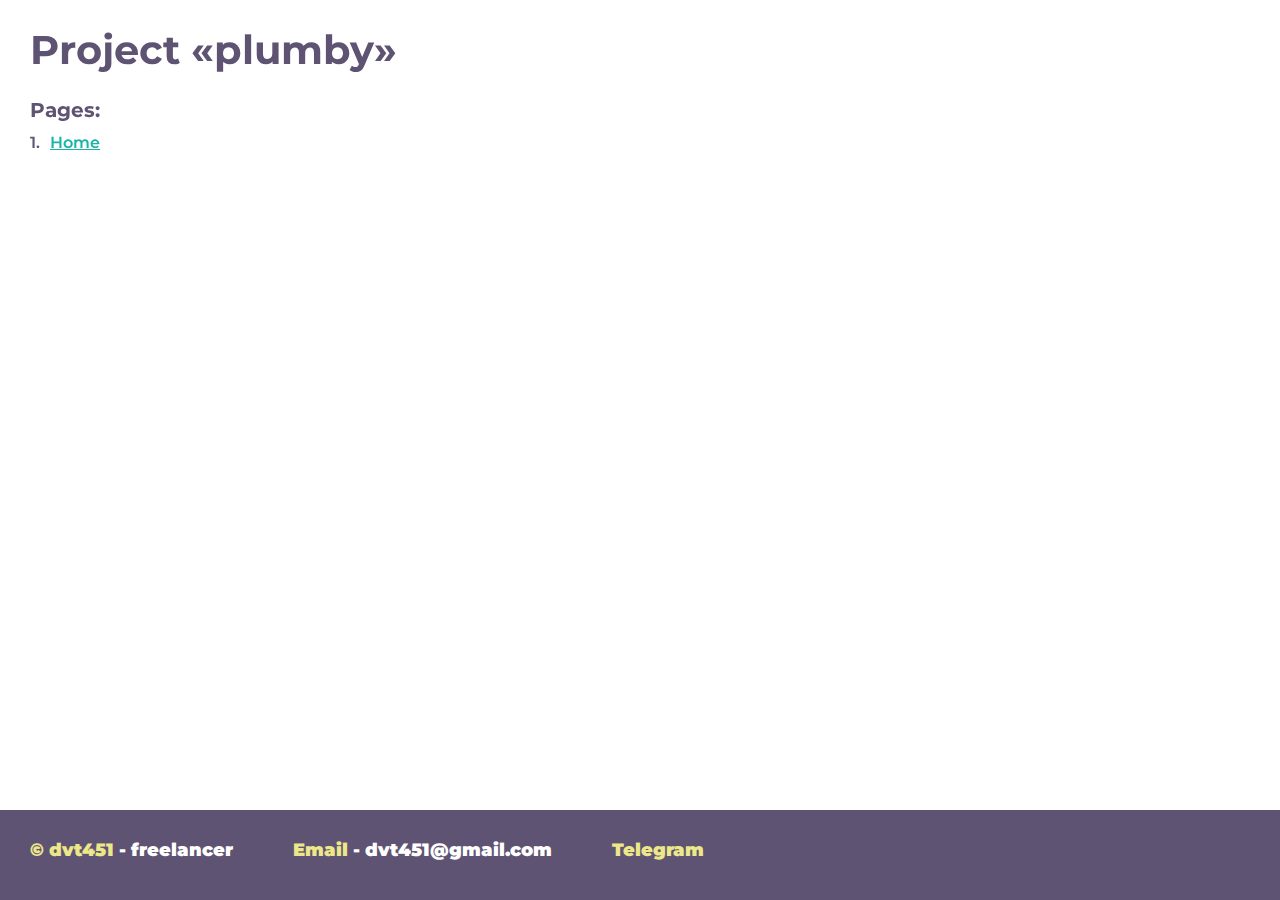
==== commit af6b2b0a: "Add files via upload" ====
--- a/index.html
+++ b/index.html
@@ -1,1217 +1,210 @@
 <!DOCTYPE html>
-<html lang="en">
+<html>
 
 <head>
-	<title>Plumby</title>
 	<meta charset="UTF-8">
-	<meta name="format-detection" content="telephone=no">
-	<!-- <style>body{opacity: 0;}</style> -->
-	<link rel="stylesheet" href="css/style.min.css?_v=20231123115446">
-	<link rel="stylesheet" href="https://cdnjs.cloudflare.com/ajax/libs/font-awesome/4.7.0/css/font-awesome.min.css?_v=20230515083838">
-	<!-- <meta name="robots" content="noindex, nofollow"> -->
 	<meta name="viewport" content="width=device-width, initial-scale=1.0">
+	<title>Верстка «plumby»</title>
 </head>
 
 <body>
 	<div class="wrapper">
-		<header class="header">
-			<div class="header__container">
-				<a href="#" class="header__logo logo"></a>
-				<nav class="header__menu menu">
-					<ul class="menu__list">
-
-					</ul>
-				</nav>
-				<a href="#" class="header__link link-1"><span class="link-1__text">Get in Touch</span></a>
-				<button type="button" class="burger__icon icon-burger"><span></span></button>
-				<div class="burger-body">
-					<div class="burger-body__content">
-						<div class="burger__head">
-							<a href="#" class="burger__logo logo"></a>
-							<button class="burger__close-button close-button"></button>
-						</div>
-						<nav class="burger__menu menu">
-							<ul class="menu__list">
-
-							</ul>
-						</nav>
-						<a href="#" class="burger-body__link link-1"><span class="link-1__text">Get in Touch</span></a>
+		<div class="rootpage">
+			<div class="rootpage-content">
+				<div class="rootpage-body">
+					<h1>Project «plumby»</h1>
+					<h2>Pages:</h2>
+					<ol class="rootpage-pages">
+						<li><a target="_blank" href="home.html">Home</a></li>
+
+					</ol>
+
+					<div class="rootpage__tnx">
+
 					</div>
 				</div>
-			</div>
-		</header>
-
-		<main class="main-page">
-			<section class="hero">
-				<div class="hero__container">
-					<div class="hero__content">
-						<div class="hero__column hero__context">
-							<p data-aos="zoom-in-up" class="hero__date">Start date: November 20</p>
-							<h1 data-aos="zoom-in-up" class="hero__title">How to create capital through investment</h1>
-							<p data-aos="zoom-in-up" class="hero__text">Develope your own investment strategy. Learn how to solve real tasks of a trader and work with a brokerage account</p>
-							<div data-aos="zoom-in-up" class="link-block"><a href="#" class="hero__link"><span class="hero__link_text">Register</span></a></div>
-						</div>
-						<div class="hero__column hero__picture">
-							<div class="hero__labels hero-label">
-								<div data-aos="zoom-in-up" class="hero-label__item hero-label__item_1">
-									<div data-aos="zoom-in-up" class="hero-label__title">6 qual. level</div>
-									<div data-aos="zoom-in-up" class="hero-label__sub-title">The Best Investment Advisor</div>
-								</div>
-								<div data-aos="zoom-in-up" class="hero-label__item hero-label__item_2">
-									<div data-aos="zoom-in-up" class="hero-label__title">6 qual. level</div>
-									<div data-aos="zoom-in-up" class="hero-label__sub-title">The Best Investment Advisor</div>
-								</div>
-								<div data-aos="zoom-in-up" class="hero-label__item hero-label__item_3">
-									<div data-aos="zoom-in-up" class="hero-label__title">6 qual. level</div>
-									<div data-aos="zoom-in-up" class="hero-label__sub-title">The Best Investment Advisor</div>
-								</div>
-							</div>
-						</div>
-					</div>
-					<div data-aos="zoom-in-up" class="hero__services hero-services">
-						<div class="hero-services__item">
-							<div data-aos="zoom-in-up" class="hero-services__head">
-								<i class="hero-services__icon fa fa-database"></i>
-								<div class="hero-services__title">Annual Instalment</div>
-							</div>
-							<p data-aos="zoom-in-up" class="hero-services__text">No commission. First payment after a month</p>
-						</div>
-						<div class="hero-services__item">
-							<div data-aos="zoom-in-up" class="hero-services__head">
-								<i class="hero-services__icon fa fa-thumbs-up"></i>
-								<div class="hero-services__title">Annual Instalment</div>
-							</div>
-							<p data-aos="zoom-in-up" class="hero-services__text">No commission. First payment after a month</p>
-						</div>
-						<div class="hero-services__item">
-							<div data-aos="zoom-in-up" class="hero-services__head">
-								<i class="hero-services__icon fa fa-list-alt"></i>
-								<div class="hero-services__title">Annual Instalment</div>
-							</div>
-							<p data-aos="zoom-in-up" class="hero-services__text">No commission. First payment after a month</p>
-						</div>
-						<div class="hero-services__item">
-							<div data-aos="zoom-in-up" class="hero-services__head">
-								<i class="hero-services__icon fa fa-clock-o"></i>
-								<div class="hero-services__title">Annual Instalment</div>
-							</div>
-							<p data-aos="zoom-in-up" class="hero-services__text">No commission. First payment after a month</p>
-						</div>
-					</div>
-				</div>
-			</section>
-			<section class="experts">
-				<div class="experts__container">
-					<h6 data-aos="zoom-in-up" class="experts__subtitle subtitle-1">Core Team</h6>
-					<h2 data-aos="zoom-in-up" class="experts__title title">Plumbing Experts</h2>
-					<div class="experts__block">
-						<div data-aos="zoom-in-up" class="expert-member experts__item">
-							<div class="expert-member__picture -ibg">
-								<picture><source srcset="img/members/member1.webp" type="image/webp"><img src="img/members/member1.jpg" alt="picture"></picture>
-							</div>
-							<h4 class="expert-member__name">Guy Hawkins</h4>
-							<div class="expert-member__position">Plumber</div>
-							<div class="expert-member__icons">
-								<a href="#" target="_blank" class="expert-member__icon fa fa-instagram"></a>
-								<a href="#" target="_blank" class="expert-member__icon fa fa-facebook"></a>
-								<a href="#" target="_blank" class="expert-member__icon fa fa-whatsapp"></a>
-								<a href="#" target="_blank" class="expert-member__icon fa fa-twitter"></a>
-							</div>
-						</div>
-						<div data-aos="zoom-in-up" class="expert-member experts__item">
-							<div class="expert-member__picture -ibg">
-								<picture><source srcset="img/members/member2.webp" type="image/webp"><img src="img/members/member2.jpg" alt=""></picture>
-							</div>
-							<h4 class="expert-member__name">Guy Hawkins</h4>
-							<div class="expert-member__position">Plumber</div>
-							<div class="expert-member__icons">
-								<a href="#" target="_blank" class="expert-member__icon fa fa-instagram"></a>
-								<a href="#" target="_blank" class="expert-member__icon fa fa-facebook"></a>
-								<a href="#" target="_blank" class="expert-member__icon fa fa-whatsapp"></a>
-								<a href="#" target="_blank" class="expert-member__icon fa fa-twitter"></a>
-							</div>
-						</div>
-						<div data-aos="zoom-in-up" class="expert-member experts__item">
-							<div class="expert-member__picture -ibg">
-								<picture><source srcset="img/members/member3.webp" type="image/webp"><img src="img/members/member3.jpg" alt=""></picture>
-							</div>
-							<h4 class="expert-member__name">Guy Hawkins</h4>
-							<div class="expert-member__position">Plumber</div>
-							<div class="expert-member__icons">
-								<a href="#" target="_blank" class="expert-member__icon fa fa-instagram"></a>
-								<a href="#" target="_blank" class="expert-member__icon fa fa-facebook"></a>
-								<a href="#" target="_blank" class="expert-member__icon fa fa-whatsapp"></a>
-								<a href="#" target="_blank" class="expert-member__icon fa fa-twitter"></a>
-							</div>
-						</div>
-						<div data-aos="zoom-in-up" class="expert-member experts__item">
-							<div class="expert-member__picture -ibg">
-								<picture><source srcset="img/members/member4.webp" type="image/webp"><img src="img/members/member4.png" alt=""></picture>
-							</div>
-							<h4 class="expert-member__name">Guy Hawkins</h4>
-							<div class="expert-member__position">Plumber</div>
-							<div class="expert-member__icons">
-								<a href="#" target="_blank" class="expert-member__icon fa fa-instagram"></a>
-								<a href="#" target="_blank" class="expert-member__icon fa fa-facebook"></a>
-								<a href="#" target="_blank" class="expert-member__icon fa fa-whatsapp"></a>
-								<a href="#" target="_blank" class="expert-member__icon fa fa-twitter"></a>
-							</div>
-						</div>
-						<div data-aos="zoom-in-up" class="expert-member experts__item">
-							<div class="expert-member__picture -ibg">
-								<picture><source srcset="img/members/member5.webp" type="image/webp"><img src="img/members/member5.png" alt=""></picture>
-							</div>
-							<h4 class="expert-member__name">Guy Hawkins</h4>
-							<div class="expert-member__position">Plumber</div>
-							<div class="expert-member__icons">
-								<a href="#" target="_blank" class="expert-member__icon fa fa-instagram"></a>
-								<a href="#" target="_blank" class="expert-member__icon fa fa-facebook"></a>
-								<a href="#" target="_blank" class="expert-member__icon fa fa-whatsapp"></a>
-								<a href="#" target="_blank" class="expert-member__icon fa fa-twitter"></a>
-							</div>
-						</div>
-						<div data-aos="zoom-in-up" class="expert-member experts__item">
-							<div class="expert-member__picture -ibg">
-								<picture><source srcset="img/members/member6.webp" type="image/webp"><img src="img/members/member6.png" alt=""></picture>
-							</div>
-							<h4 class="expert-member__name">Guy Hawkins</h4>
-							<div class="expert-member__position">Plumber</div>
-							<div class="expert-member__icons">
-								<a href="#" target="_blank" class="expert-member__icon fa fa-instagram"></a>
-								<a href="#" target="_blank" class="expert-member__icon fa fa-facebook"></a>
-								<a href="#" target="_blank" class="expert-member__icon fa fa-whatsapp"></a>
-								<a href="#" target="_blank" class="expert-member__icon fa fa-twitter"></a>
-							</div>
-						</div>
-						<div data-aos="zoom-in-up" class="expert-member experts__item">
-							<div class="expert-member__picture -ibg">
-								<picture><source srcset="img/members/member7.webp" type="image/webp"><img src="img/members/member7.png" alt=""></picture>
-							</div>
-							<h4 class="expert-member__name">Guy Hawkins</h4>
-							<div class="expert-member__position">Plumber</div>
-							<div class="expert-member__icons">
-								<a href="#" target="_blank" class="expert-member__icon fa fa-instagram"></a>
-								<a href="#" target="_blank" class="expert-member__icon fa fa-facebook"></a>
-								<a href="#" target="_blank" class="expert-member__icon fa fa-whatsapp"></a>
-								<a href="#" target="_blank" class="expert-member__icon fa fa-twitter"></a>
-							</div>
-						</div>
-						<div data-aos="zoom-in-up" class="expert-member experts__item">
-							<div class="expert-member__picture -ibg">
-								<picture><source srcset="img/members/member8.webp" type="image/webp"><img src="img/members/member8.jpg" alt=""></picture>
-							</div>
-							<h4 class="expert-member__name">Guy Hawkins</h4>
-							<div class="expert-member__position">Plumber</div>
-							<div class="expert-member__icons">
-								<a href="#" target="_blank" class="expert-member__icon fa fa-instagram"></a>
-								<a href="#" target="_blank" class="expert-member__icon fa fa-facebook"></a>
-								<a href="#" target="_blank" class="expert-member__icon fa fa-whatsapp"></a>
-								<a href="#" target="_blank" class="expert-member__icon fa fa-twitter"></a>
-							</div>
-						</div>
-					</div>
-				</div>
-			</section>
-			<section class="contact-us">
-				<div class="contact-us__container">
-					<div class="contact-us__column contact-us-content">
-						<div class="contact-us__context">
-							<h6 data-aos="zoom-in-up" class="contact-us__subtitle subtitle-1">Book Online</h6>
-							<h2 data-aos="zoom-in-up" class="contact-us__title title">Online Booking For Appointments</h2>
-						</div>
-						<form action="" method="" class="contact-us__form contact-us-form">
-							<div class="contact-us-form__inputs">
-								<input data-aos="zoom-in-up" type="text" placeholder="Full name*" required class="contact-us-form__input"></input>
-								<input data-aos="zoom-in-up" type="email" placeholder="Email*" required class="contact-us-form__input"></input>
-								<input data-aos="zoom-in-up" type="number" placeholder="Contuct number*" class="contact-us-form__input"></input>
-								<div data-aos="zoom-in-up" class='contact-us-form__select select'>
-									<select>
-										<option>Service 1</option>
-										<option>Service 2</option>
-										<option>Service 3</option>
-										<option>Service 4</option>
-										<option>Service 5</option>
-										<option>Service 6</option>
-									</select>
-								</div>
-								<textarea data-aos="zoom-in-up" class="contact-us-form__message" placeholder="Message"></textarea>
-								<div data-aos="zoom-in-up" class="contact-us-form__link-block">
-									<button class="contact-us-form__link link-2" type="submit"><span class="link-2__text">Book Online</span></button>
-								</div>
-							</div>
-
-						</form>
-					</div>
-					<div data-aos="zoom-in-up" class="contact-us__column contact-us-picture">
-						<picture><source srcset="img/contact-image.webp" type="image/webp"><img src="img/contact-image.jpg" alt="picture"></picture>
-					</div>
-				</div>
-			</section>
-			<section class="brands">
-				<div class="brands__container">
-					<div data-aos="zoom-in-up" class="brands__item">
-						<picture><source srcset="img/brands/brand2.webp" type="image/webp"><img src="img/brands/brand2.png" alt="Brand logo"></picture>
-					</div>
-					<div data-aos="zoom-in-up" class="brands__item">
-						<picture><source srcset="img/brands/brand3.webp" type="image/webp"><img src="img/brands/brand3.png" alt="Brand logo"></picture>
-					</div>
-					<div data-aos="zoom-in-up" class="brands__item">
-						<picture><source srcset="img/brands/brand4.webp" type="image/webp"><img src="img/brands/brand4.png" alt="Brand logo"></picture>
-					</div>
-					<div data-aos="zoom-in-up" class="brands__item">
-						<picture><source srcset="img/brands/brand5.webp" type="image/webp"><img src="img/brands/brand5.png" alt="Brand logo"></picture>
-					</div>
-					<div data-aos="zoom-in-up" class="brands__item">
-						<picture><source srcset="img/brands/brand6.webp" type="image/webp"><img src="img/brands/brand6.png" alt="Brand logo"></picture>
-					</div>
-				</div>
-			</section>
-			<section class="statistics">
-				<div class="statistics__container">
-					<div class="statistics__context context-block">
-						<h6 data-aos="zoom-in-up" class="statistics__subtitle subtitle-1">Statistics</h6>
-						<h2 data-aos="zoom-in-up" class="statistics__title title">Why we are better than other</h2>
-						<p data-aos="zoom-in-up" class="statistics__text text-1">We are quick, reliable, efficient, trustworthy, accommodating and most of all, knowledgeable about the trade. So contact us today so we can be of your immediate service!</p>
-					</div>
-					<div class="statistics__nums statistics-nums">
-						<div class="statistics-nums__item">
-							<div data-aos="zoom-in-up" class="statistics-nums__value">300+</div>
-							<div data-aos="zoom-in-up" class="statistics-nums__text">Projects</div>
-						</div>
-						<div class="statistics-nums__item">
-							<div data-aos="zoom-in-up" class="statistics-nums__value">300+</div>
-							<div data-aos="zoom-in-up" class="statistics-nums__text">Projects</div>
-						</div>
-						<div class="statistics-nums__item">
-							<div data-aos="zoom-in-up" class="statistics-nums__value">300+</div>
-							<div data-aos="zoom-in-up" class="statistics-nums__text">Projects</div>
-						</div>
-						<div class="statistics-nums__item">
-							<div data-aos="zoom-in-up" class="statistics-nums__value">300+</div>
-							<div data-aos="zoom-in-up" class="statistics-nums__text">Projects</div>
-						</div>
-					</div>
-				</div>
-			</section>
-			<section class="offer">
-				<div class="offer__container">
-					<div class="offer__context context-block">
-						<h6 data-aos="zoom-in-up" class="offer__subtitle subtitle-1">What we offer</h6>
-						<h2 data-aos="zoom-in-up" class="offer__title title">We provide high quality & cost effective services</h2>
-					</div>
-					<div class="offer__block offer-block">
-						<div data-aos="zoom-in-up" class="offer-block__item">
-							<a href="#" class="offer-block__picture">
-								<div class="offer-block__picture_main-block"><picture><source srcset="img/offer/offer1.webp" type="image/webp"><img class="offer-block__picture_main" src="img/offer/offer1.jpg" alt="picture"></picture></div>
-								<i class="offer-block__icon">
-									<picture><source srcset="img/icons/icon1.webp" type="image/webp"><img class="offer-block__picture_icon" src="img/icons/icon1.png" alt="icon"></picture>
-								</i>
-							</a>
-							<div class="offer-block__context">
-
-								<div class="offer-block__content">
-									<a href="#" class="offer-block__subtitle">Repair</a>
-									<a href="#" class="offer-block__title">Residential Boiler</a>
-									<p class="offer-block__text">Your home’s boiler is an integral part of keeping your home warm and comfortable, especially once the colder</p>
-								</div>
-								<a href="#" class="offer-block__link-block">
-									<img src="img/Arrow.svg" alt="icon">
-									<span href="#" class="offer-block__link">Read more</span>
-								</a>
-							</div>
-						</div>
-						<div data-aos="zoom-in-up" class="offer-block__item">
-							<a href="#" class="offer-block__picture">
-								<div class="offer-block__picture_main-block"><picture><source srcset="img/offer/offer2.webp" type="image/webp"><img class="offer-block__picture_main" src="img/offer/offer2.jpg" alt="picture"></picture></div>
-								<i class="offer-block__icon">
-									<picture><source srcset="img/icons/icon1.webp" type="image/webp"><img class="offer-block__picture_icon" src="img/icons/icon1.png" alt="icon"></picture>
-								</i>
-							</a>
-							<div class="offer-block__context">
-
-								<div class="offer-block__content">
-									<a href="#" class="offer-block__subtitle">Repair</a>
-									<a href="#" class="offer-block__title">Residential Boiler</a>
-									<p class="offer-block__text">Your home’s boiler is an integral part of keeping your home warm and comfortable, especially once the colder</p>
-								</div>
-								<a href="#" class="offer-block__link-block">
-									<img src="img/Arrow.svg" alt="icon">
-									<span href="#" class="offer-block__link">Read more</span>
-								</a>
-							</div>
-						</div>
-						<div data-aos="zoom-in-up" class="offer-block__item">
-							<a href="#" class="offer-block__picture">
-								<div class="offer-block__picture_main-block"><picture><source srcset="img/offer/offer3.webp" type="image/webp"><img class="offer-block__picture_main" src="img/offer/offer3.jpg" alt="picture"></picture></div>
-								<i class="offer-block__icon">
-									<picture><source srcset="img/icons/icon1.webp" type="image/webp"><img class="offer-block__picture_icon" src="img/icons/icon1.png" alt="icon"></picture>
-								</i>
-							</a>
-							<div class="offer-block__context">
-
-								<div class="offer-block__content">
-									<a href="#" class="offer-block__subtitle">Repair</a>
-									<a href="#" class="offer-block__title">Residential Boiler</a>
-									<p class="offer-block__text">Your home’s boiler is an integral part of keeping your home warm and comfortable, especially once the colder</p>
-								</div>
-								<a href="#" class="offer-block__link-block">
-									<img src="img/Arrow.svg" alt="icon">
-									<span href="#" class="offer-block__link">Read more</span>
-								</a>
-							</div>
-						</div>
-						<div data-aos="zoom-in-up" class="offer-block__item">
-							<a href="#" class="offer-block__picture">
-								<div class="offer-block__picture_main-block"><picture><source srcset="img/offer/offer4.webp" type="image/webp"><img class="offer-block__picture_main" src="img/offer/offer4.jpg" alt="picture"></picture></div>
-								<i class="offer-block__icon">
-									<picture><source srcset="img/icons/icon1.webp" type="image/webp"><img class="offer-block__picture_icon" src="img/icons/icon1.png" alt="icon"></picture>
-								</i>
-							</a>
-							<div class="offer-block__context">
-
-								<div class="offer-block__content">
-									<a href="#" class="offer-block__subtitle">Repair</a>
-									<a href="#" class="offer-block__title">Residential Boiler</a>
-									<p class="offer-block__text">Your home’s boiler is an integral part of keeping your home warm and comfortable, especially once the colder</p>
-								</div>
-								<a href="#" class="offer-block__link-block">
-									<img src="img/Arrow.svg" alt="icon">
-									<span href="#" class="offer-block__link">Read more</span>
-								</a>
-							</div>
-						</div>
-						<div data-aos="zoom-in-up" class="offer-block__item">
-							<a href="#" class="offer-block__picture">
-								<div class="offer-block__picture_main-block"><picture><source srcset="img/offer/offer5.webp" type="image/webp"><img class="offer-block__picture_main" src="img/offer/offer5.jpg" alt="picture"></picture></div>
-								<i class="offer-block__icon">
-									<picture><source srcset="img/icons/icon1.webp" type="image/webp"><img class="offer-block__picture_icon" src="img/icons/icon1.png" alt="icon"></picture>
-								</i>
-							</a>
-							<div class="offer-block__context">
-
-								<div class="offer-block__content">
-									<a href="#" class="offer-block__subtitle">Repair</a>
-									<a href="#" class="offer-block__title">Residential Boiler</a>
-									<p class="offer-block__text">Your home’s boiler is an integral part of keeping your home warm and comfortable, especially once the colder</p>
-								</div>
-								<a href="#" class="offer-block__link-block">
-									<img src="img/Arrow.svg" alt="icon">
-									<span href="#" class="offer-block__link">Read more</span>
-								</a>
-							</div>
-						</div>
-						<div data-aos="zoom-in-up" class="offer-block__item">
-							<a href="#" class="offer-block__picture">
-								<div class="offer-block__picture_main-block"><picture><source srcset="img/offer/offer6.webp" type="image/webp"><img class="offer-block__picture_main" src="img/offer/offer6.jpg" alt="picture"></picture></div>
-								<i class="offer-block__icon">
-									<picture><source srcset="img/icons/icon1.webp" type="image/webp"><img class="offer-block__picture_icon" src="img/icons/icon1.png" alt="icon"></picture>
-								</i>
-							</a>
-							<div class="offer-block__context">
-
-								<div class="offer-block__content">
-									<a href="#" class="offer-block__subtitle">Repair</a>
-									<a href="#" class="offer-block__title">Residential Boiler</a>
-									<p class="offer-block__text">Your home’s boiler is an integral part of keeping your home warm and comfortable, especially once the colder</p>
-								</div>
-								<a href="#" class="offer-block__link-block">
-									<img src="img/Arrow.svg" alt="icon">
-									<span href="#" class="offer-block__link">Read more</span>
-								</a>
-							</div>
-						</div>
-
-
-					</div>
-				</div>
-			</section>
-			<section class="review">
-				<div class="review__container">
-					<div class="review__context">
-						<h6 data-aos="zoom-in-up" class="review__subtitle subtitle-1">Testimonials</h6>
-						<div class="review__row">
-							<h2 data-aos="zoom-in-up" class="review__title title">What people say</h2>
-							<div data-aos="zoom-in-up" class="link-block"><a href="" class="review__link link-2"><span class="link-2__text">View all</span></a></div>
-						</div>
-					</div>
-					<div class="review__block review-block">
-						<!-- Оболонка слайдера -->
-						<div class="review-block__slider swiper">
-							<!-- Частина слайдера, що рухається -->
-							<div class="review-block__wrapper swiper-wrapper">
-								<!-- Слайд -->
-								<div class="review-block__slide swiper-slide">
-									<div data-aos="zoom-in-up" class="review-block__item">
-										<div class="review-block__head">
-											<div data-aos="zoom-in-up" class="review-block__picture -ibg">
-												<picture><source srcset="img/clients/client1.webp" type="image/webp"><img src="img/clients/client1.jpg" alt="picture"></picture>
-											</div>
-											<div class="review-block__context">
-												<h4 data-aos="zoom-in-up" class="review-block__name">Eleanora Pena</h4>
-												<div data-aos="zoom-in-up" class="review-block__position">Designer, Facebook</div>
-											</div>
-										</div>
-										<p data-aos="zoom-in-up" class="review-block__text">"They were knowledgeable, clearly explaining the work they needed to do. I really appreciated that."</p>
-										<div data-aos="zoom-in-up" class="review-block__icons">
-											<i class='review-block__icon fa fa-star'></i>
-											<i class='review-block__icon fa fa-star'></i>
-											<i class='review-block__icon fa fa-star'></i>
-											<i class='review-block__icon fa fa-star'></i>
-											<i class='review-block__icon fa fa-star-half-empty'></i>
-										</div>
-									</div>
-								</div>
-								<div class="review-block__slide swiper-slide">
-									<div data-aos="zoom-in-up" class="review-block__item">
-										<div class="review-block__head">
-											<div data-aos="zoom-in-up" class="review-block__picture -ibg">
-												<picture><source srcset="img/clients/client1.webp" type="image/webp"><img src="img/clients/client1.jpg" alt="picture"></picture>
-											</div>
-											<div class="review-block__context">
-												<h4 data-aos="zoom-in-up" class="review-block__name">Eleanora Pena</h4>
-												<div data-aos="zoom-in-up" class="review-block__position">Designer, Facebook</div>
-											</div>
-										</div>
-										<p data-aos="zoom-in-up" class="review-block__text">"They were knowledgeable, clearly explaining the work they needed to do. I really appreciated that."</p>
-										<div data-aos="zoom-in-up" class="review-block__icons">
-											<i class='review-block__icon fa fa-star'></i>
-											<i class='review-block__icon fa fa-star'></i>
-											<i class='review-block__icon fa fa-star'></i>
-											<i class='review-block__icon fa fa-star'></i>
-											<i class='review-block__icon fa fa-star-half-empty'></i>
-										</div>
-									</div>
-								</div>
-								<div class="review-block__slide swiper-slide">
-									<div data-aos="zoom-in-up" class="review-block__item">
-										<div class="review-block__head">
-											<div data-aos="zoom-in-up" class="review-block__picture -ibg">
-												<picture><source srcset="img/clients/client1.webp" type="image/webp"><img src="img/clients/client1.jpg" alt="picture"></picture>
-											</div>
-											<div class="review-block__context">
-												<h4 data-aos="zoom-in-up" class="review-block__name">Eleanora Pena</h4>
-												<div data-aos="zoom-in-up" class="review-block__position">Designer, Facebook</div>
-											</div>
-										</div>
-										<p data-aos="zoom-in-up" class="review-block__text">"They were knowledgeable, clearly explaining the work they needed to do. I really appreciated that."</p>
-										<div data-aos="zoom-in-up" class="review-block__icons">
-											<i class='review-block__icon fa fa-star'></i>
-											<i class='review-block__icon fa fa-star'></i>
-											<i class='review-block__icon fa fa-star'></i>
-											<i class='review-block__icon fa fa-star'></i>
-											<i class='review-block__icon fa fa-star-half-empty'></i>
-										</div>
-									</div>
-								</div>
-								<div class="review-block__slide swiper-slide">
-									<div data-aos="zoom-in-up" class="review-block__item">
-										<div class="review-block__head">
-											<div data-aos="zoom-in-up" class="review-block__picture -ibg">
-												<picture><source srcset="img/clients/client1.webp" type="image/webp"><img src="img/clients/client1.jpg" alt="picture"></picture>
-											</div>
-											<div class="review-block__context">
-												<h4 data-aos="zoom-in-up" class="review-block__name">Eleanora Pena</h4>
-												<div data-aos="zoom-in-up" class="review-block__position">Designer, Facebook</div>
-											</div>
-										</div>
-										<p data-aos="zoom-in-up" class="review-block__text">"They were knowledgeable, clearly explaining the work they needed to do. I really appreciated that."</p>
-										<div data-aos="zoom-in-up" class="review-block__icons">
-											<i class='review-block__icon fa fa-star'></i>
-											<i class='review-block__icon fa fa-star'></i>
-											<i class='review-block__icon fa fa-star'></i>
-											<i class='review-block__icon fa fa-star'></i>
-											<i class='review-block__icon fa fa-star-half-empty'></i>
-										</div>
-									</div>
-								</div>
-								<div class="review-block__slide swiper-slide">
-									<div data-aos="zoom-in-up" class="review-block__item">
-										<div class="review-block__head">
-											<div data-aos="zoom-in-up" class="review-block__picture -ibg">
-												<picture><source srcset="img/clients/client1.webp" type="image/webp"><img src="img/clients/client1.jpg" alt="picture"></picture>
-											</div>
-											<div class="review-block__context">
-												<h4 data-aos="zoom-in-up" class="review-block__name">Eleanora Pena</h4>
-												<div data-aos="zoom-in-up" class="review-block__position">Designer, Facebook</div>
-											</div>
-										</div>
-										<p data-aos="zoom-in-up" class="review-block__text">"They were knowledgeable, clearly explaining the work they needed to do. I really appreciated that."</p>
-										<div data-aos="zoom-in-up" class="review-block__icons">
-											<i class='review-block__icon fa fa-star'></i>
-											<i class='review-block__icon fa fa-star'></i>
-											<i class='review-block__icon fa fa-star'></i>
-											<i class='review-block__icon fa fa-star'></i>
-											<i class='review-block__icon fa fa-star-half-empty'></i>
-										</div>
-									</div>
-								</div>
-								<div class="review-block__slide swiper-slide">
-									<div data-aos="zoom-in-up" class="review-block__item">
-										<div class="review-block__head">
-											<div data-aos="zoom-in-up" class="review-block__picture -ibg">
-												<picture><source srcset="img/clients/client1.webp" type="image/webp"><img src="img/clients/client1.jpg" alt="picture"></picture>
-											</div>
-											<div class="review-block__context">
-												<h4 data-aos="zoom-in-up" class="review-block__name">Eleanora Pena</h4>
-												<div data-aos="zoom-in-up" class="review-block__position">Designer, Facebook</div>
-											</div>
-										</div>
-										<p data-aos="zoom-in-up" class="review-block__text">"They were knowledgeable, clearly explaining the work they needed to do. I really appreciated that."</p>
-										<div data-aos="zoom-in-up" class="review-block__icons">
-											<i class='review-block__icon fa fa-star'></i>
-											<i class='review-block__icon fa fa-star'></i>
-											<i class='review-block__icon fa fa-star'></i>
-											<i class='review-block__icon fa fa-star'></i>
-											<i class='review-block__icon fa fa-star-half-empty'></i>
-										</div>
-									</div>
-								</div>
-								<div class="review-block__slide swiper-slide">
-									<div data-aos="zoom-in-up" class="review-block__item">
-										<div class="review-block__head">
-											<div data-aos="zoom-in-up" class="review-block__picture -ibg">
-												<picture><source srcset="img/clients/client1.webp" type="image/webp"><img src="img/clients/client1.jpg" alt="picture"></picture>
-											</div>
-											<div class="review-block__context">
-												<h4 data-aos="zoom-in-up" class="review-block__name">Eleanora Pena</h4>
-												<div data-aos="zoom-in-up" class="review-block__position">Designer, Facebook</div>
-											</div>
-										</div>
-										<p data-aos="zoom-in-up" class="review-block__text">"They were knowledgeable, clearly explaining the work they needed to do. I really appreciated that."</p>
-										<div data-aos="zoom-in-up" class="review-block__icons">
-											<i class='review-block__icon fa fa-star'></i>
-											<i class='review-block__icon fa fa-star'></i>
-											<i class='review-block__icon fa fa-star'></i>
-											<i class='review-block__icon fa fa-star'></i>
-											<i class='review-block__icon fa fa-star-half-empty'></i>
-										</div>
-									</div>
-								</div>
-								<div class="review-block__slide swiper-slide">
-									<div data-aos="zoom-in-up" class="review-block__item">
-										<div class="review-block__head">
-											<div data-aos="zoom-in-up" class="review-block__picture -ibg">
-												<picture><source srcset="img/clients/client1.webp" type="image/webp"><img src="img/clients/client1.jpg" alt="picture"></picture>
-											</div>
-											<div class="review-block__context">
-												<h4 data-aos="zoom-in-up" class="review-block__name">Eleanora Pena</h4>
-												<div data-aos="zoom-in-up" class="review-block__position">Designer, Facebook</div>
-											</div>
-										</div>
-										<p data-aos="zoom-in-up" class="review-block__text">"They were knowledgeable, clearly explaining the work they needed to do. I really appreciated that."</p>
-										<div data-aos="zoom-in-up" class="review-block__icons">
-											<i class='review-block__icon fa fa-star'></i>
-											<i class='review-block__icon fa fa-star'></i>
-											<i class='review-block__icon fa fa-star'></i>
-											<i class='review-block__icon fa fa-star'></i>
-											<i class='review-block__icon fa fa-star-half-empty'></i>
-										</div>
-									</div>
-								</div>
-							</div>
-						</div>
-
-					</div>
-				</div>
-			</section>
-			<section class="about">
-				<div class="about__container">
-					<div class="about__column about-content">
-						<h6 data-aos="zoom-in-up" class="about__subtitle subtitle-1">About us</h6>
-						<h2 data-aos="zoom-in-up" class="about__title title">24+ years experience</h2>
-						<p data-aos="zoom-in-up" class="about__text">Our quality plumbing service and our personal customer service touch, sets us apart from other plumbing companies. Because we are family-owned and operated we are able to provide a Higher Standard of Plumbing Service at a competitive price.</p>
-						<div data-aos="zoom-in-up" class="link-block"><a href="#" class="about__link link-1"><span class="link-1__text">Get in touch</span></a></div>
-					</div>
-					<div data-aos="zoom-in-up" class="about__column about-picture -ibg">
-						<picture><source srcset="img/about.webp" type="image/webp"><img src="img/about.jpg" alt="picture"></picture>
-					</div>
-				</div>
-			</section>
-			<section class="faq">
-				<div class="faq__container">
-					<div class="faq__context">
-						<h6 data-aos="zoom-in-up" class="faq__subtitle subtitle-1">FAQ</h6>
-						<h2 data-aos="zoom-in-up" class="faq__title title">The most common questions</h2>
-					</div>
-					<div class="faq__accordion accordion">
-
-					</div>
-				</div>
-			</section>
-			<section class="resources">
-				<div class="resources__container">
-					<div class="resources__context-block context-block">
-						<h6 data-aos="zoom-in-up" class="resources__subtitle subtitle-1">Resourses</h6>
-						<h2 data-aos="zoom-in-up" class="resources__title title">Services can you depend on when you call us</h2>
-						<p data-aos="zoom-in-up" class="resources__text text-1">We know that looking for plumbing services can be somewhat of a minefield, especially if you’ve sprung a leak or had a breakdown</p>
-					</div>
-					<div class="resources__block resources-block">
-						<div class="resources-block__item">
-							<div data-aos="zoom-in-up" class="resources-block__icon">
-								<svg xmlns="http://www.w3.org/2000/svg" xmlns:xlink="http://www.w3.org/1999/xlink" viewBox="0 0 512 512" width="512" height="512" preserveAspectRatio="xMidYMid meet" style="width: 100%; height: 100%; transform: translate3d(0px, 0px, 0px); content-visibility: visible;">
-									<defs>
-										<clipPath id="__lottie_element_4">
-											<rect width="512" height="512" x="0" y="0"></rect>
-										</clipPath>
-									</defs>
-									<g clip-path="url(#__lottie_element_4)">
-										<g transform="matrix(1,0,0,1,0,0)" opacity="1" style="display: block;">
-											<g opacity="1" transform="matrix(1,0,0,1,327.4490051269531,182.1790008544922)">
-												<path fill="rgb(255,255,255)" fill-opacity="1" d="M0 0"></path>
-												<path stroke-linecap="butt" stroke-linejoin="miter" fill-opacity="0" stroke-miterlimit="10" stroke-dasharray=" 80 20" stroke-dashoffset="10" stroke="rgb(255,255,255)" stroke-opacity="1" stroke-width="10" d="M0 0"></path>
-											</g>
-											<g opacity="1" transform="matrix(1,0,0,1,295.9960021972656,160.26600646972656)">
-												<path fill="rgb(255,255,255)" fill-opacity="1" d="M0 0"></path>
-												<path stroke-linecap="butt" stroke-linejoin="miter" fill-opacity="0" stroke-miterlimit="10" stroke-dasharray=" 80 20" stroke-dashoffset="40" stroke="rgb(255,255,255)" stroke-opacity="1" stroke-width="10" d="M0 0"></path>
-											</g>
-											<g opacity="1" transform="matrix(1,0,0,1,256.44000244140625,151.85400390625)">
-												<path fill="rgb(255,255,255)" fill-opacity="1" d="M0 0"></path>
-												<path stroke-linecap="butt" stroke-linejoin="miter" fill-opacity="0" stroke-miterlimit="10" stroke-dasharray=" 80 20" stroke-dashoffset="80" stroke="rgb(255,255,255)" stroke-opacity="1" stroke-width="10" d="M0 0"></path>
-											</g>
-											<g opacity="1" transform="matrix(1,0,0,1,215.6510009765625,160.4029998779297)">
-												<path fill="rgb(255,255,255)" fill-opacity="1" d="M0 0"></path>
-												<path stroke-linecap="butt" stroke-linejoin="miter" fill-opacity="0" stroke-miterlimit="10" stroke-dasharray=" 80 20" stroke-dashoffset="20" stroke="rgb(255,255,255)" stroke-opacity="1" stroke-width="10" d="M0 0"></path>
-											</g>
-											<g opacity="1" transform="matrix(1,0,0,1,184.40699768066406,182.28399658203125)">
-												<path fill="rgb(255,255,255)" fill-opacity="1" d="M0 0"></path>
-												<path stroke-linecap="butt" stroke-linejoin="miter" fill-opacity="0" stroke-miterlimit="10" stroke-dasharray=" 80 20" stroke-dashoffset="50" stroke="rgb(255,255,255)" stroke-opacity="1" stroke-width="10" d="M0 0"></path>
-											</g>
-											<g opacity="1" transform="matrix(1,0,0,1,163.77200317382812,214.15699768066406)">
-												<path fill="rgb(255,255,255)" fill-opacity="1" d="M0 0"></path>
-												<path stroke-linecap="butt" stroke-linejoin="miter" fill-opacity="0" stroke-miterlimit="10" stroke-dasharray=" 80 20" stroke-dashoffset="90" stroke="rgb(255,255,255)" stroke-opacity="1" stroke-width="10" d="M0 0"></path>
-											</g>
-											<g opacity="1" transform="matrix(1,0,0,1,156.67599487304688,255.20399475097656)">
-												<path fill="rgb(255,255,255)" fill-opacity="1" d="M0 0"></path>
-												<path stroke-linecap="butt" stroke-linejoin="miter" fill-opacity="0" stroke-miterlimit="10" stroke-dasharray=" 80 20" stroke-dashoffset="60" stroke="rgb(255,255,255)" stroke-opacity="1" stroke-width="10" d="M0 0"></path>
-											</g>
-											<g opacity="1" transform="matrix(1,0,0,1,165.94500732421875,293.3160095214844)">
-												<path fill="rgb(255,255,255)" fill-opacity="1" d="M0 0"></path>
-												<path stroke-linecap="butt" stroke-linejoin="miter" fill-opacity="0" stroke-miterlimit="10" stroke-dasharray=" 80 20" stroke-dashoffset="20" stroke="rgb(255,255,255)" stroke-opacity="1" stroke-width="10" d="M0 0"></path>
-											</g>
-											<g opacity="1" transform="matrix(1,0,0,1,187.16600036621094,322.94000244140625)">
-												<path fill="rgb(255,255,255)" fill-opacity="1" d="M0 0"></path>
-												<path stroke-linecap="butt" stroke-linejoin="miter" fill-opacity="0" stroke-miterlimit="10" stroke-dasharray=" 80 20" stroke-dashoffset="10" stroke="rgb(255,255,255)" stroke-opacity="1" stroke-width="10" d="M0 0"></path>
-											</g>
-											<g opacity="1" transform="matrix(1,0,0,1,255.97799682617188,350.61700439453125)">
-												<path fill="rgb(255,255,255)" fill-opacity="1" d="M0 0"></path>
-												<path stroke-linecap="butt" stroke-linejoin="miter" fill-opacity="0" stroke-miterlimit="10" stroke-dasharray=" 80 20" stroke-dashoffset="30" stroke="rgb(255,255,255)" stroke-opacity="1" stroke-width="10" d="M0 0"></path>
-											</g>
-											<g opacity="1" transform="matrix(1,0,0,1,325.0669860839844,322.67401123046875)">
-												<path fill="rgb(255,255,255)" fill-opacity="1" d="M0 0"></path>
-												<path stroke-linecap="butt" stroke-linejoin="miter" fill-opacity="0" stroke-miterlimit="10" stroke-dasharray=" 80 20" stroke-dashoffset="20" stroke="rgb(255,255,255)" stroke-opacity="1" stroke-width="10" d="M0 0"></path>
-											</g>
-											<g opacity="1" transform="matrix(1,0,0,1,345.9289855957031,293.4909973144531)">
-												<path fill="rgb(255,255,255)" fill-opacity="1" d="M0 0"></path>
-												<path stroke-linecap="butt" stroke-linejoin="miter" fill-opacity="0" stroke-miterlimit="10" stroke-dasharray=" 80 20" stroke-dashoffset="40" stroke="rgb(255,255,255)" stroke-opacity="1" stroke-width="10" d="M0 0"></path>
-											</g>
-											<g opacity="1" transform="matrix(1,0,0,1,355.26800537109375,255.51699829101562)">
-												<path fill="rgb(255,255,255)" fill-opacity="1" d="M0 0"></path>
-												<path stroke-linecap="butt" stroke-linejoin="miter" fill-opacity="0" stroke-miterlimit="10" stroke-dasharray=" 80 20" stroke-dashoffset="50" stroke="rgb(255,255,255)" stroke-opacity="1" stroke-width="10" d="M0 0"></path>
-											</g>
-											<g opacity="1" transform="matrix(1,0,0,1,348.4670104980469,214.86700439453125)">
-												<path fill="rgb(255,255,255)" fill-opacity="1" d="M0 0"></path>
-												<path stroke-linecap="butt" stroke-linejoin="miter" fill-opacity="0" stroke-miterlimit="10" stroke-dasharray=" 80 20" stroke-dashoffset="50" stroke="rgb(255,255,255)" stroke-opacity="1" stroke-width="10" d="M0 0"></path>
-											</g>
-										</g>
-										<g transform="matrix(0.9998525977134705,0,0,0.9998525977134705,308.38226318359375,329.8414001464844)" opacity="1" style="display: block;">
-											<g opacity="1" transform="matrix(1,0,0,1,0,0)">
-												<path fill="rgb(222,84,64)" fill-opacity="1" d=" M-4.764999866485596,-64.3239974975586 C-4.764999866485596,-64.3239974975586 57.176998138427734,40.5 57.176998138427734,40.5 C57.176998138427734,40.5 23.823999404907227,35.73500061035156 23.823999404907227,35.73500061035156 C23.823999404907227,35.73500061035156 4.764999866485596,64.3239974975586 4.764999866485596,64.3239974975586 C4.764999866485596,64.3239974975586 -57.176998138427734,-40.5 -57.176998138427734,-40.5 C-57.176998138427734,-40.5 -4.764999866485596,-64.3239974975586 -4.764999866485596,-64.3239974975586z"></path>
-											</g>
-										</g>
-										<g transform="matrix(0.9998525977134705,0,0,0.9998525977134705,203.57373046875,329.8414001464844)" opacity="1" style="display: block;">
-											<g opacity="1" transform="matrix(1,0,0,1,0,0)">
-												<path fill="rgb(222,84,64)" fill-opacity="1" d=" M4.764999866485596,-64.3239974975586 C4.764999866485596,-64.3239974975586 -57.176998138427734,40.5 -57.176998138427734,40.5 C-57.176998138427734,40.5 -23.823999404907227,35.73500061035156 -23.823999404907227,35.73500061035156 C-23.823999404907227,35.73500061035156 -4.764999866485596,64.3239974975586 -4.764999866485596,64.3239974975586 C-4.764999866485596,64.3239974975586 57.176998138427734,-40.5 57.176998138427734,-40.5 C57.176998138427734,-40.5 4.764999866485596,-64.3239974975586 4.764999866485596,-64.3239974975586z"></path>
-											</g>
-										</g>
-										<g transform="matrix(0.9998593330383301,0,0,0.9998593330383301,255.97799682617188,251.23500061035156)" opacity="1" style="display: block;">
-											<g opacity="1" transform="matrix(1,0,0,1,0,0)">
-												<path fill="rgb(0,82,217)" fill-opacity="1" d=" M18.121000289916992,-108.7509994506836 C24.14900016784668,-104.62999725341797 31.402000427246094,-102.68699645996094 38.68199920654297,-103.24199676513672 C51.87900161743164,-104.24800109863281 64.34100341796875,-97.052001953125 70.06900024414062,-85.12000274658203 C73.22899627685547,-78.53700256347656 78.53700256347656,-73.22899627685547 85.12000274658203,-70.06900024414062 C97.052001953125,-64.34100341796875 104.24800109863281,-51.87900161743164 103.24199676513672,-38.68199920654297 C102.68699645996094,-31.402000427246094 104.62999725341797,-24.14900016784668 108.7509994506836,-18.121000289916992 C116.22000122070312,-7.195000171661377 116.22000122070312,7.195000171661377 108.7509994506836,18.121000289916992 C104.62999725341797,24.14900016784668 102.68699645996094,31.402000427246094 103.24199676513672,38.68199920654297 C104.24800109863281,51.87900161743164 97.052001953125,64.34100341796875 85.12000274658203,70.06900024414062 C78.53700256347656,73.22899627685547 73.22899627685547,78.53700256347656 70.06900024414062,85.12000274658203 C64.34100341796875,97.052001953125 51.87900161743164,104.24800109863281 38.68199920654297,103.24199676513672 C31.402000427246094,102.68699645996094 24.14900016784668,104.62999725341797 18.121000289916992,108.7509994506836 C7.195000171661377,116.22000122070312 -7.195000171661377,116.22000122070312 -18.121000289916992,108.7509994506836 C-24.14900016784668,104.62999725341797 -31.402000427246094,102.68699645996094 -38.68199920654297,103.24199676513672 C-51.87900161743164,104.24800109863281 -64.34100341796875,97.052001953125 -70.06900024414062,85.12000274658203 C-73.22899627685547,78.53700256347656 -78.53700256347656,73.22899627685547 -85.12000274658203,70.06900024414062 C-97.052001953125,64.34100341796875 -104.24800109863281,51.87900161743164 -103.24199676513672,38.68199920654297 C-102.68699645996094,31.402000427246094 -104.62999725341797,24.14900016784668 -108.7509994506836,18.121000289916992 C-116.22000122070312,7.195000171661377 -116.22000122070312,-7.195000171661377 -108.7509994506836,-18.121000289916992 C-104.62999725341797,-24.14900016784668 -102.68699645996094,-31.402000427246094 -103.24199676513672,-38.68199920654297 C-104.24800109863281,-51.87900161743164 -97.052001953125,-64.34100341796875 -85.12000274658203,-70.06900024414062 C-78.53700256347656,-73.22899627685547 -73.22899627685547,-78.53700256347656 -70.06900024414062,-85.12000274658203 C-64.34100341796875,-97.052001953125 -51.87900161743164,-104.24800109863281 -38.68199920654297,-103.24199676513672 C-31.402000427246094,-102.68699645996094 -24.14900016784668,-104.62999725341797 -18.121000289916992,-108.7509994506836 C-7.195000171661377,-116.22000122070312 7.195000171661377,-116.22000122070312 18.121000289916992,-108.7509994506836z"></path>
-											</g>
-										</g>
-										<g transform="matrix(0.9998525977134705,0,0,0.9998525977134705,255.97799682617188,251.23500061035156)" opacity="1" style="display: block;">
-											<g opacity="1" transform="matrix(1,0,0,1,0,0)">
-												<path fill="rgb(245,247,254)" fill-opacity="1" d=" M0,-85.76499938964844 C47.333702087402344,-85.76499938964844 85.76499938964844,-47.333702087402344 85.76499938964844,0 C85.76499938964844,47.333702087402344 47.333702087402344,85.76499938964844 0,85.76499938964844 C-47.333702087402344,85.76499938964844 -85.76499938964844,47.333702087402344 -85.76499938964844,0 C-85.76499938964844,-47.333702087402344 -47.333702087402344,-85.76499938964844 0,-85.76499938964844z"></path>
-											</g>
-										</g>
-										<g transform="matrix(0.9998525977134705,-0.0000015025525499368086,0.0000015025525499368086,0.9998525977134705,0.03735032677650452,0.037383515387773514)" opacity="1" style="display: block;">
-											<g opacity="1" transform="matrix(1,0,0,1,220.32000732421875,255.9040069580078)">
-												<path fill="rgb(43,49,70)" fill-opacity="1" d=" M21.51849937438965,-33.44900131225586 C21.51849937438965,-33.44900131225586 21.51849937438965,33.44900131225586 21.51849937438965,33.44900131225586 C21.51849937438965,33.44900131225586 -21.51849937438965,33.44900131225586 -21.51849937438965,33.44900131225586 C-21.51849937438965,33.44900131225586 -21.51849937438965,-33.44900131225586 -21.51849937438965,-33.44900131225586 C-21.51849937438965,-33.44900131225586 21.51849937438965,-33.44900131225586 21.51849937438965,-33.44900131225586z"></path>
-											</g>
-											<g opacity="1" transform="matrix(1,0,0,1,277.49700927734375,240.18800354003906)">
-												<path fill="rgb(253,199,162)" fill-opacity="1" d=" M-2.1419999599456787,-17.398000717163086 C-2.1419999599456787,-17.398000717163086 3.6449999809265137,-35.44900131225586 3.6449999809265137,-35.44900131225586 C5.415999889373779,-40.974998474121094 2.371999979019165,-46.89099884033203 -3.1540000438690186,-48.6619987487793 C-3.371000051498413,-48.731998443603516 -3.5910000801086426,-48.79499816894531 -3.812000036239624,-48.849998474121094 C-8.59000015258789,-50.04399871826172 -13.555999755859375,-47.7599983215332 -15.758000373840332,-43.35499954223633 C-15.758000373840332,-43.35499954223633 -21.51799964904785,-31.836000442504883 -21.51799964904785,-31.836000442504883 C-21.51799964904785,-31.836000442504883 -35.65800094604492,-17.54199981689453 -35.65800094604492,-17.54199981689453 C-35.65800094604492,-17.54199981689453 -35.65800094604492,49.16400146484375 -35.65800094604492,49.16400146484375 C-35.65800094604492,49.16400146484375 16.599000930786133,49.16400146484375 16.599000930786133,49.16400146484375 C24.493000030517578,49.16400146484375 30.893999099731445,42.763999938964844 30.893999099731445,34.869998931884766 C30.893999099731445,34.869998931884766 30.893999099731445,6.2820000648498535 30.893999099731445,6.2820000648498535 C30.893999099731445,6.2820000648498535 34.441001892089844,-0.8130000233650208 34.441001892089844,-0.8130000233650208 C35.242000579833984,-2.4140000343322754 35.65800094604492,-4.178999900817871 35.65800094604492,-5.968999862670898 C35.65800094604492,-12.336000442504883 30.49799919128418,-17.49799919128418 24.131000518798828,-17.49799919128418 C24.115999221801758,-17.49799919128418 24.10099983215332,-17.49799919128418 24.086000442504883,-17.49799919128418 C24.086000442504883,-17.49799919128418 -2.1419999599456787,-17.398000717163086 -2.1419999599456787,-17.398000717163086z"></path>
-											</g>
-											<g opacity="1" transform="matrix(1,0,0,1,220.2429962158203,267.9110107421875)">
-												<path fill="rgb(255,255,255)" fill-opacity="1" d=" M0,-7.146999835968018 C-3.947000026702881,-7.146999835968018 -7.146999835968018,-3.947000026702881 -7.146999835968018,0 C-7.146999835968018,3.947000026702881 -3.947000026702881,7.146999835968018 0,7.146999835968018 C3.947000026702881,7.146999835968018 7.146999835968018,3.947000026702881 7.146999835968018,0 C7.14300012588501,-3.944999933242798 3.944999933242798,-7.14300012588501 0,-7.146999835968018z"></path>
-											</g>
-										</g>
-									</g>
-								</svg>
-							</div>
-							<h4 data-aos="zoom-in-up" class="resources-block__title">Services</h4>
-							<p data-aos="zoom-in-up" class="resources-block__text">Our goal is complete customer satisfaction for everyone we service day and night.</p>
-						</div>
-						<div class="resources-block__item">
-							<div data-aos="zoom-in-up" class="resources-block__icon">
-								<svg xmlns="http://www.w3.org/2000/svg" xmlns:xlink="http://www.w3.org/1999/xlink" viewBox="0 0 400 400" width="400" height="400" preserveAspectRatio="xMidYMid meet" style="width: 100%; height: 100%; transform: translate3d(0px, 0px, 0px); content-visibility: visible;">
-									<defs>
-										<clipPath id="__lottie_element_17">
-											<rect width="400" height="400" x="0" y="0"></rect>
-										</clipPath>
-										<clipPath id="__lottie_element_19">
-											<path d="M0,0 L400,0 L400,400 L0,400z"></path>
-										</clipPath>
-										<linearGradient id="__lottie_element_26" spreadMethod="pad" gradientUnits="userSpaceOnUse" x1="-49.685001373291016" y1="-35.67900085449219" x2="47.88199996948242" y2="42.68600082397461">
-											<stop offset="0%" stop-color="rgb(0,82,218)"></stop>
-											<stop offset="34%" stop-color="rgb(0,82,218)"></stop>
-											<stop offset="45%" stop-color="rgb(0,82,218)"></stop>
-											<stop offset="89%" stop-color="rgb(0,82,218)"></stop>
-											<stop offset="100%" stop-color="rgb(0,82,218)"></stop>
-										</linearGradient>
-										<linearGradient id="__lottie_element_35" spreadMethod="pad" gradientUnits="userSpaceOnUse" x1="-62.82400131225586" y1="-15.59000015258789" x2="51.48699951171875" y2="28.503000259399414">
-											<stop offset="0%" stop-color="rgb(245,248,254)"></stop>
-											<stop offset="50%" stop-color="rgb(245,248,254)"></stop>
-											<stop offset="100%" stop-color="rgb(245,248,254)"></stop>
-										</linearGradient>
-										<clipPath id="__lottie_element_59">
-											<path d="M0,0 L400,0 L400,400 L0,400z"></path>
-										</clipPath>
-										<linearGradient id="__lottie_element_66" spreadMethod="pad" gradientUnits="userSpaceOnUse" x1="-49.685001373291016" y1="-35.67900085449219" x2="47.88199996948242" y2="42.68600082397461">
-											<stop offset="0%" stop-color="rgb(0,82,218)"></stop>
-											<stop offset="34%" stop-color="rgb(0,82,218)"></stop>
-											<stop offset="45%" stop-color="rgb(0,82,218)"></stop>
-											<stop offset="89%" stop-color="rgb(0,82,218)"></stop>
-											<stop offset="100%" stop-color="rgb(0,82,218)"></stop>
-										</linearGradient>
-										<linearGradient id="__lottie_element_75" spreadMethod="pad" gradientUnits="userSpaceOnUse" x1="-62.82400131225586" y1="-15.59000015258789" x2="51.48699951171875" y2="28.503000259399414">
-											<stop offset="0%" stop-color="rgb(245,248,254)"></stop>
-											<stop offset="50%" stop-color="rgb(245,248,254)"></stop>
-											<stop offset="100%" stop-color="rgb(245,248,254)"></stop>
-										</linearGradient>
-										<clipPath id="__lottie_element_83">
-											<path d="M0,0 L400,0 L400,400 L0,400z"></path>
-										</clipPath>
-										<linearGradient id="__lottie_element_90" spreadMethod="pad" gradientUnits="userSpaceOnUse" x1="-49.685001373291016" y1="-35.67900085449219" x2="47.88199996948242" y2="42.68600082397461">
-											<stop offset="0%" stop-color="rgb(0,82,218)"></stop>
-											<stop offset="34%" stop-color="rgb(0,82,218)"></stop>
-											<stop offset="45%" stop-color="rgb(0,82,218)"></stop>
-											<stop offset="89%" stop-color="rgb(0,82,218)"></stop>
-											<stop offset="100%" stop-color="rgb(0,82,218)"></stop>
-										</linearGradient>
-										<linearGradient id="__lottie_element_99" spreadMethod="pad" gradientUnits="userSpaceOnUse" x1="-62.82400131225586" y1="-15.59000015258789" x2="51.48699951171875" y2="28.503000259399414">
-											<stop offset="0%" stop-color="rgb(245,248,254)"></stop>
-											<stop offset="50%" stop-color="rgb(245,248,254)"></stop>
-											<stop offset="100%" stop-color="rgb(245,248,254)"></stop>
-										</linearGradient>
-										<clipPath id="__lottie_element_107">
-											<path d="M0,0 L400,0 L400,400 L0,400z"></path>
-										</clipPath>
-										<linearGradient id="__lottie_element_114" spreadMethod="pad" gradientUnits="userSpaceOnUse" x1="-49.685001373291016" y1="-35.67900085449219" x2="47.88199996948242" y2="42.68600082397461">
-											<stop offset="0%" stop-color="rgb(0,82,218)"></stop>
-											<stop offset="34%" stop-color="rgb(0,82,218)"></stop>
-											<stop offset="45%" stop-color="rgb(0,82,218)"></stop>
-											<stop offset="89%" stop-color="rgb(0,82,218)"></stop>
-											<stop offset="100%" stop-color="rgb(0,82,218)"></stop>
-										</linearGradient>
-										<linearGradient id="__lottie_element_123" spreadMethod="pad" gradientUnits="userSpaceOnUse" x1="-62.82400131225586" y1="-15.59000015258789" x2="51.48699951171875" y2="28.503000259399414">
-											<stop offset="0%" stop-color="rgb(245,248,254)"></stop>
-											<stop offset="50%" stop-color="rgb(245,248,254)"></stop>
-											<stop offset="100%" stop-color="rgb(245,248,254)"></stop>
-										</linearGradient>
-									</defs>
-									<g clip-path="url(#__lottie_element_17)">
-										<g clip-path="url(#__lottie_element_19)" transform="matrix(0.8999999761581421,0,0,0.8999999761581421,23.961898803710938,41.412506103515625)" opacity="1" style="display: block;">
-											<g transform="matrix(1.000001072883606,0,0,1.000001072883606,174.74998474121094,196.67877197265625)" opacity="1" style="display: block;">
-												<path stroke-linecap="butt" stroke-linejoin="round" fill-opacity="0" stroke="rgb(245,247,254)" stroke-opacity="1" stroke-width="3" d=" M17.25,61.29 C60.83,61.29 96.21,78.98 96.21,100.77 C96.21,122.56 60.83,140.25 17.25,140.25 C-26.33,140.25 -61.71,122.56 -61.71,100.77 C-61.71,78.98 -26.33,61.29 17.25,61.29z M97.18,83.91 C97.18,83.91 95.93,104.24 95.93,104.24 C95.93,104.24 -61.49,104.24 -61.49,104.24 C-61.49,104.24 -62.74,83.91 -62.74,83.91 C-62.74,83.91 97.18,83.91 97.18,83.91z"></path>
-												<path fill="rgb(26,29,47)" fill-opacity="1" d=" M17.25,61.29 C60.83,61.29 96.21,78.98 96.21,100.77 C96.21,122.56 60.83,140.25 17.25,140.25 C-26.33,140.25 -61.71,122.56 -61.71,100.77 C-61.71,78.98 -26.33,61.29 17.25,61.29z M97.18,83.91 C97.18,83.91 95.93,104.24 95.93,104.24 C95.93,104.24 -61.49,104.24 -61.49,104.24 C-61.49,104.24 -62.74,83.91 -62.74,83.91 C-62.74,83.91 97.18,83.91 97.18,83.91z"></path>
-												<g opacity="1" transform="matrix(0.9869700074195862,0,0,0.9869700074195862,17.25,100.76799774169922)"></g>
-												<g opacity="1" transform="matrix(0.9905700087547302,0,0,0.7104499936103821,17.22100067138672,94.072998046875)"></g>
-											</g>
-											<g transform="matrix(1.000001072883606,0,0,1.0403000116348267,163.7496795654297,165.1298828125)" opacity="1" style="display: block;">
-												<g opacity="1" transform="matrix(1,0,0,1,86,25)">
-													<path fill="rgb(0,82,217)" fill-opacity="1" d=" M-46.25,140.75 C-46.25,140.75 -46.25,121.5 -46.25,121.5"></path>
-													<path stroke-linecap="butt" stroke-linejoin="miter" fill-opacity="0" stroke-miterlimit="4" stroke="rgb(245,247,254)" stroke-opacity="1" stroke-width="2" d=" M-46.25,140.75 C-46.25,140.75 -46.25,121.5 -46.25,121.5"></path>
-												</g>
-												<g opacity="1" transform="matrix(1,0,0,1,98.5,12.25)">
-													<path fill="rgb(0,82,217)" fill-opacity="1" d=" M-36,150.25 C-36,150.25 -36,131 -36,131 M-36,150.25 C-36,150.25 -36,131 -36,131 M-36,150.25 C-36,150.25 -36,131 -36,131 M-36,150.25 C-36,150.25 -36,131 -36,131"></path>
-													<path stroke-linecap="butt" stroke-linejoin="miter" fill-opacity="0" stroke-miterlimit="4" stroke="rgb(245,247,254)" stroke-opacity="1" stroke-width="2" d=" M-36,150.25 C-36,150.25 -36,131 -36,131 M-36,150.25 C-36,150.25 -36,131 -36,131 M-36,150.25 C-36,150.25 -36,131 -36,131 M-36,150.25 C-36,150.25 -36,131 -36,131"></path>
-												</g>
-												<g opacity="1" transform="matrix(1,0,0,1,122.25,4)">
-													<path fill="rgb(0,82,217)" fill-opacity="1" d=" M-36,150.25 C-36,150.25 -36,131 -36,131 M-36,150.25 C-36,150.25 -36,131 -36,131 M-36,150.25 C-36,150.25 -36,131 -36,131 M-36,150.25 C-36,150.25 -36,131 -36,131"></path>
-													<path stroke-linecap="butt" stroke-linejoin="miter" fill-opacity="0" stroke-miterlimit="4" stroke="rgb(245,247,254)" stroke-opacity="1" stroke-width="2" d=" M-36,150.25 C-36,150.25 -36,131 -36,131 M-36,150.25 C-36,150.25 -36,131 -36,131 M-36,150.25 C-36,150.25 -36,131 -36,131 M-36,150.25 C-36,150.25 -36,131 -36,131"></path>
-												</g>
-												<g opacity="1" transform="matrix(1,0,0,1,139,-10.25)">
-													<path fill="rgb(0,82,217)" fill-opacity="1" d=" M-36,150.25 C-36,150.25 -36,131 -36,131 M-36,150.25 C-36,150.25 -36,131 -36,131 M-36,150.25 C-36,150.25 -36,131 -36,131 M-36,150.25 C-36,150.25 -36,131 -36,131"></path>
-													<path stroke-linecap="butt" stroke-linejoin="miter" fill-opacity="0" stroke-miterlimit="4" stroke="rgb(245,247,254)" stroke-opacity="1" stroke-width="2" d=" M-36,150.25 C-36,150.25 -36,131 -36,131 M-36,150.25 C-36,150.25 -36,131 -36,131 M-36,150.25 C-36,150.25 -36,131 -36,131 M-36,150.25 C-36,150.25 -36,131 -36,131"></path>
-												</g>
-												<g opacity="1" transform="matrix(1,0,0,1,0,0)">
-													<path fill="rgb(0,82,217)" fill-opacity="1" d=" M-46.25,140.75 C-46.25,140.75 -46.25,121.5 -46.25,121.5"></path>
-													<path stroke-linecap="butt" stroke-linejoin="miter" fill-opacity="0" stroke-miterlimit="4" stroke="rgb(245,247,254)" stroke-opacity="1" stroke-width="2" d=" M-46.25,140.75 C-46.25,140.75 -46.25,121.5 -46.25,121.5"></path>
-												</g>
-												<g opacity="1" transform="matrix(1,0,0,1,6,2.75)">
-													<path fill="rgb(0,82,217)" fill-opacity="1" d=" M-36,150.25 C-36,150.25 -36,131 -36,131 M-36,150.25 C-36,150.25 -36,131 -36,131 M-36,150.25 C-36,150.25 -36,131 -36,131 M-36,150.25 C-36,150.25 -36,131 -36,131"></path>
-													<path stroke-linecap="butt" stroke-linejoin="miter" fill-opacity="0" stroke-miterlimit="4" stroke="rgb(245,247,254)" stroke-opacity="1" stroke-width="2" d=" M-36,150.25 C-36,150.25 -36,131 -36,131 M-36,150.25 C-36,150.25 -36,131 -36,131 M-36,150.25 C-36,150.25 -36,131 -36,131 M-36,150.25 C-36,150.25 -36,131 -36,131"></path>
-												</g>
-												<g opacity="1" transform="matrix(1,0,0,1,27.25,11)">
-													<path fill="rgb(0,82,217)" fill-opacity="1" d=" M-36,150.25 C-36,150.25 -36,131 -36,131 M-36,150.25 C-36,150.25 -36,131 -36,131 M-36,150.25 C-36,150.25 -36,131 -36,131 M-36,150.25 C-36,150.25 -36,131 -36,131"></path>
-													<path stroke-linecap="butt" stroke-linejoin="miter" fill-opacity="0" stroke-miterlimit="4" stroke="rgb(245,247,254)" stroke-opacity="1" stroke-width="2" d=" M-36,150.25 C-36,150.25 -36,131 -36,131 M-36,150.25 C-36,150.25 -36,131 -36,131 M-36,150.25 C-36,150.25 -36,131 -36,131 M-36,150.25 C-36,150.25 -36,131 -36,131"></path>
-												</g>
-												<g opacity="1" transform="matrix(1,0,0,1,53,14.75)">
-													<path fill="rgb(0,82,217)" fill-opacity="1" d=" M-36,150.25 C-36,150.25 -36,131 -36,131 M-36,150.25 C-36,150.25 -36,131 -36,131 M-36,150.25 C-36,150.25 -36,131 -36,131 M-36,150.25 C-36,150.25 -36,131 -36,131"></path>
-													<path stroke-linecap="butt" stroke-linejoin="miter" fill-opacity="0" stroke-miterlimit="4" stroke="rgb(245,247,254)" stroke-opacity="1" stroke-width="2" d=" M-36,150.25 C-36,150.25 -36,131 -36,131 M-36,150.25 C-36,150.25 -36,131 -36,131 M-36,150.25 C-36,150.25 -36,131 -36,131 M-36,150.25 C-36,150.25 -36,131 -36,131"></path>
-												</g>
-											</g>
-											<g transform="matrix(1.0099999904632568,0,0,1.0099999904632568,174.57749938964844,174.19784545898438)" opacity="1" style="display: block;">
-												<g opacity="1" transform="matrix(1,0,0,1,17.25,100.76799774169922)">
-													<path fill="url(#__lottie_element_26)" fill-opacity="1" d=" M0,-40 C44.152000427246094,-40 80,-22.076000213623047 80,0 C80,22.076000213623047 44.152000427246094,40 0,40 C-44.152000427246094,40 -80,22.076000213623047 -80,0 C-80,-22.076000213623047 -44.152000427246094,-40 0,-40z"></path>
-													<path stroke-linecap="butt" stroke-linejoin="miter" fill-opacity="0" stroke-miterlimit="4" stroke="rgb(255,255,255)" stroke-opacity="1" stroke-width="1" d=" M0,-40 C44.152000427246094,-40 80,-22.076000213623047 80,0 C80,22.076000213623047 44.152000427246094,40 0,40 C-44.152000427246094,40 -80,22.076000213623047 -80,0 C-80,-22.076000213623047 -44.152000427246094,-40 0,-40z"></path>
-												</g>
-											</g>
-											<g transform="matrix(0.9800029993057251,0,0,0.9800029993057251,175.09495544433594,177.14102172851562)" opacity="1" style="display: block;">
-												<g opacity="1" transform="matrix(1,0,0,1,17.25,97.76799774169922)">
-													<path fill="url(#__lottie_element_35)" fill-opacity="1" d=" M0,-26 C32.56209945678711,-26 59,-14.34939956665039 59,0 C59,14.34939956665039 32.56209945678711,26 0,26 C-32.56209945678711,26 -59,14.34939956665039 -59,0 C-59,-14.34939956665039 -32.56209945678711,-26 0,-26z"></path>
-													<path stroke-linecap="butt" stroke-linejoin="miter" fill-opacity="0" stroke-miterlimit="4" stroke="rgb(245,247,254)" stroke-opacity="1" stroke-width="1" d=" M0,-26 C32.56209945678711,-26 59,-14.34939956665039 59,0 C59,14.34939956665039 32.56209945678711,26 0,26 C-32.56209945678711,26 -59,14.34939956665039 -59,0 C-59,-14.34939956665039 -32.56209945678711,-26 0,-26z"></path>
-												</g>
-											</g>
-											<g transform="matrix(1.000001072883606,0,0,1.000001072883606,163.74996948242188,166.67864990234375)" opacity="1" style="display: block;">
-												<g opacity="1" transform="matrix(1,0,0,1,0,0)">
-													<path fill="rgb(245,247,254)" fill-opacity="1" d=" M26.5,81 C6.75,81 -29.25,87.25 -29.25,105.5 C-29.25,90 12,84.25 26.5,84.25 C42,84.25 85.5,88 85.5,104.25 C85.5,85.75 46.25,81 26.5,81z"></path>
-												</g>
-											</g>
-											<g transform="matrix(1,0,0,1,200,200)" opacity="1" style="display: block;"></g>
-										</g>
-										<g clip-path="url(#__lottie_element_59)" transform="matrix(0.8999999761581421,0,0,0.8999999761581421,17.961898803710938,13.412506103515625)" opacity="1" style="display: block;">
-											<g transform="matrix(1.000001072883606,0,0,1.000001072883606,174.74998474121094,196.67877197265625)" opacity="1" style="display: block;">
-												<path stroke-linecap="butt" stroke-linejoin="round" fill-opacity="0" stroke="rgb(245,247,254)" stroke-opacity="1" stroke-width="3" d=" M17.25,61.29 C60.83,61.29 96.21,78.98 96.21,100.77 C96.21,122.56 60.83,140.25 17.25,140.25 C-26.33,140.25 -61.71,122.56 -61.71,100.77 C-61.71,78.98 -26.33,61.29 17.25,61.29z M97.18,83.91 C97.18,83.91 95.93,104.24 95.93,104.24 C95.93,104.24 -61.49,104.24 -61.49,104.24 C-61.49,104.24 -62.74,83.91 -62.74,83.91 C-62.74,83.91 97.18,83.91 97.18,83.91z"></path>
-												<path fill="rgb(26,29,47)" fill-opacity="1" d=" M17.25,61.29 C60.83,61.29 96.21,78.98 96.21,100.77 C96.21,122.56 60.83,140.25 17.25,140.25 C-26.33,140.25 -61.71,122.56 -61.71,100.77 C-61.71,78.98 -26.33,61.29 17.25,61.29z M97.18,83.91 C97.18,83.91 95.93,104.24 95.93,104.24 C95.93,104.24 -61.49,104.24 -61.49,104.24 C-61.49,104.24 -62.74,83.91 -62.74,83.91 C-62.74,83.91 97.18,83.91 97.18,83.91z"></path>
-												<g opacity="1" transform="matrix(0.9869700074195862,0,0,0.9869700074195862,17.25,100.76799774169922)"></g>
-												<g opacity="1" transform="matrix(0.9905700087547302,0,0,0.7104499936103821,17.22100067138672,94.072998046875)"></g>
-											</g>
-											<g transform="matrix(1.000001072883606,0,0,1.0403000116348267,163.7496795654297,165.1298828125)" opacity="1" style="display: block;">
-												<g opacity="1" transform="matrix(1,0,0,1,86,25)">
-													<path fill="rgb(0,82,217)" fill-opacity="1" d=" M-46.25,140.75 C-46.25,140.75 -46.25,121.5 -46.25,121.5"></path>
-													<path stroke-linecap="butt" stroke-linejoin="miter" fill-opacity="0" stroke-miterlimit="4" stroke="rgb(245,247,254)" stroke-opacity="1" stroke-width="2" d=" M-46.25,140.75 C-46.25,140.75 -46.25,121.5 -46.25,121.5"></path>
-												</g>
-												<g opacity="1" transform="matrix(1,0,0,1,98.5,12.25)">
-													<path fill="rgb(0,82,217)" fill-opacity="1" d=" M-36,150.25 C-36,150.25 -36,131 -36,131 M-36,150.25 C-36,150.25 -36,131 -36,131 M-36,150.25 C-36,150.25 -36,131 -36,131 M-36,150.25 C-36,150.25 -36,131 -36,131"></path>
-													<path stroke-linecap="butt" stroke-linejoin="miter" fill-opacity="0" stroke-miterlimit="4" stroke="rgb(245,247,254)" stroke-opacity="1" stroke-width="2" d=" M-36,150.25 C-36,150.25 -36,131 -36,131 M-36,150.25 C-36,150.25 -36,131 -36,131 M-36,150.25 C-36,150.25 -36,131 -36,131 M-36,150.25 C-36,150.25 -36,131 -36,131"></path>
-												</g>
-												<g opacity="1" transform="matrix(1,0,0,1,122.25,4)">
-													<path fill="rgb(0,82,217)" fill-opacity="1" d=" M-36,150.25 C-36,150.25 -36,131 -36,131 M-36,150.25 C-36,150.25 -36,131 -36,131 M-36,150.25 C-36,150.25 -36,131 -36,131 M-36,150.25 C-36,150.25 -36,131 -36,131"></path>
-													<path stroke-linecap="butt" stroke-linejoin="miter" fill-opacity="0" stroke-miterlimit="4" stroke="rgb(245,247,254)" stroke-opacity="1" stroke-width="2" d=" M-36,150.25 C-36,150.25 -36,131 -36,131 M-36,150.25 C-36,150.25 -36,131 -36,131 M-36,150.25 C-36,150.25 -36,131 -36,131 M-36,150.25 C-36,150.25 -36,131 -36,131"></path>
-												</g>
-												<g opacity="1" transform="matrix(1,0,0,1,139,-10.25)">
-													<path fill="rgb(0,82,217)" fill-opacity="1" d=" M-36,150.25 C-36,150.25 -36,131 -36,131 M-36,150.25 C-36,150.25 -36,131 -36,131 M-36,150.25 C-36,150.25 -36,131 -36,131 M-36,150.25 C-36,150.25 -36,131 -36,131"></path>
-													<path stroke-linecap="butt" stroke-linejoin="miter" fill-opacity="0" stroke-miterlimit="4" stroke="rgb(245,247,254)" stroke-opacity="1" stroke-width="2" d=" M-36,150.25 C-36,150.25 -36,131 -36,131 M-36,150.25 C-36,150.25 -36,131 -36,131 M-36,150.25 C-36,150.25 -36,131 -36,131 M-36,150.25 C-36,150.25 -36,131 -36,131"></path>
-												</g>
-												<g opacity="1" transform="matrix(1,0,0,1,0,0)">
-													<path fill="rgb(0,82,217)" fill-opacity="1" d=" M-46.25,140.75 C-46.25,140.75 -46.25,121.5 -46.25,121.5"></path>
-													<path stroke-linecap="butt" stroke-linejoin="miter" fill-opacity="0" stroke-miterlimit="4" stroke="rgb(245,247,254)" stroke-opacity="1" stroke-width="2" d=" M-46.25,140.75 C-46.25,140.75 -46.25,121.5 -46.25,121.5"></path>
-												</g>
-												<g opacity="1" transform="matrix(1,0,0,1,6,2.75)">
-													<path fill="rgb(0,82,217)" fill-opacity="1" d=" M-36,150.25 C-36,150.25 -36,131 -36,131 M-36,150.25 C-36,150.25 -36,131 -36,131 M-36,150.25 C-36,150.25 -36,131 -36,131 M-36,150.25 C-36,150.25 -36,131 -36,131"></path>
-													<path stroke-linecap="butt" stroke-linejoin="miter" fill-opacity="0" stroke-miterlimit="4" stroke="rgb(245,247,254)" stroke-opacity="1" stroke-width="2" d=" M-36,150.25 C-36,150.25 -36,131 -36,131 M-36,150.25 C-36,150.25 -36,131 -36,131 M-36,150.25 C-36,150.25 -36,131 -36,131 M-36,150.25 C-36,150.25 -36,131 -36,131"></path>
-												</g>
-												<g opacity="1" transform="matrix(1,0,0,1,27.25,11)">
-													<path fill="rgb(0,82,217)" fill-opacity="1" d=" M-36,150.25 C-36,150.25 -36,131 -36,131 M-36,150.25 C-36,150.25 -36,131 -36,131 M-36,150.25 C-36,150.25 -36,131 -36,131 M-36,150.25 C-36,150.25 -36,131 -36,131"></path>
-													<path stroke-linecap="butt" stroke-linejoin="miter" fill-opacity="0" stroke-miterlimit="4" stroke="rgb(245,247,254)" stroke-opacity="1" stroke-width="2" d=" M-36,150.25 C-36,150.25 -36,131 -36,131 M-36,150.25 C-36,150.25 -36,131 -36,131 M-36,150.25 C-36,150.25 -36,131 -36,131 M-36,150.25 C-36,150.25 -36,131 -36,131"></path>
-												</g>
-												<g opacity="1" transform="matrix(1,0,0,1,53,14.75)">
-													<path fill="rgb(0,82,217)" fill-opacity="1" d=" M-36,150.25 C-36,150.25 -36,131 -36,131 M-36,150.25 C-36,150.25 -36,131 -36,131 M-36,150.25 C-36,150.25 -36,131 -36,131 M-36,150.25 C-36,150.25 -36,131 -36,131"></path>
-													<path stroke-linecap="butt" stroke-linejoin="miter" fill-opacity="0" stroke-miterlimit="4" stroke="rgb(245,247,254)" stroke-opacity="1" stroke-width="2" d=" M-36,150.25 C-36,150.25 -36,131 -36,131 M-36,150.25 C-36,150.25 -36,131 -36,131 M-36,150.25 C-36,150.25 -36,131 -36,131 M-36,150.25 C-36,150.25 -36,131 -36,131"></path>
-												</g>
-											</g>
-											<g transform="matrix(1.0099999904632568,0,0,1.0099999904632568,174.57749938964844,174.19784545898438)" opacity="1" style="display: block;">
-												<g opacity="1" transform="matrix(1,0,0,1,17.25,100.76799774169922)">
-													<path fill="url(#__lottie_element_66)" fill-opacity="1" d=" M0,-40 C44.152000427246094,-40 80,-22.076000213623047 80,0 C80,22.076000213623047 44.152000427246094,40 0,40 C-44.152000427246094,40 -80,22.076000213623047 -80,0 C-80,-22.076000213623047 -44.152000427246094,-40 0,-40z"></path>
-													<path stroke-linecap="butt" stroke-linejoin="miter" fill-opacity="0" stroke-miterlimit="4" stroke="rgb(255,255,255)" stroke-opacity="1" stroke-width="1" d=" M0,-40 C44.152000427246094,-40 80,-22.076000213623047 80,0 C80,22.076000213623047 44.152000427246094,40 0,40 C-44.152000427246094,40 -80,22.076000213623047 -80,0 C-80,-22.076000213623047 -44.152000427246094,-40 0,-40z"></path>
-												</g>
-											</g>
-											<g transform="matrix(0.9800029993057251,0,0,0.9800029993057251,175.09495544433594,177.14102172851562)" opacity="1" style="display: block;">
-												<g opacity="1" transform="matrix(1,0,0,1,17.25,97.76799774169922)">
-													<path fill="url(#__lottie_element_75)" fill-opacity="1" d=" M0,-26 C32.56209945678711,-26 59,-14.34939956665039 59,0 C59,14.34939956665039 32.56209945678711,26 0,26 C-32.56209945678711,26 -59,14.34939956665039 -59,0 C-59,-14.34939956665039 -32.56209945678711,-26 0,-26z"></path>
-													<path stroke-linecap="butt" stroke-linejoin="miter" fill-opacity="0" stroke-miterlimit="4" stroke="rgb(245,247,254)" stroke-opacity="1" stroke-width="1" d=" M0,-26 C32.56209945678711,-26 59,-14.34939956665039 59,0 C59,14.34939956665039 32.56209945678711,26 0,26 C-32.56209945678711,26 -59,14.34939956665039 -59,0 C-59,-14.34939956665039 -32.56209945678711,-26 0,-26z"></path>
-												</g>
-											</g>
-											<g transform="matrix(1.000001072883606,0,0,1.000001072883606,163.74996948242188,166.67864990234375)" opacity="1" style="display: block;">
-												<g opacity="1" transform="matrix(1,0,0,1,0,0)">
-													<path fill="rgb(245,247,254)" fill-opacity="1" d=" M26.5,81 C6.75,81 -29.25,87.25 -29.25,105.5 C-29.25,90 12,84.25 26.5,84.25 C42,84.25 85.5,88 85.5,104.25 C85.5,85.75 46.25,81 26.5,81z"></path>
-												</g>
-											</g>
-											<g transform="matrix(1,0,0,1,200,200)" opacity="1" style="display: block;"></g>
-										</g>
-										<g clip-path="url(#__lottie_element_83)" transform="matrix(0.8999999761581421,0,0,0.8999999761581421,23.961898803710938,-14.587493896484375)" opacity="1" style="display: block;">
-											<g transform="matrix(1.000001072883606,0,0,1.000001072883606,174.74998474121094,196.67877197265625)" opacity="1" style="display: block;">
-												<path stroke-linecap="butt" stroke-linejoin="round" fill-opacity="0" stroke="rgb(245,247,254)" stroke-opacity="1" stroke-width="3" d=" M17.25,61.29 C60.83,61.29 96.21,78.98 96.21,100.77 C96.21,122.56 60.83,140.25 17.25,140.25 C-26.33,140.25 -61.71,122.56 -61.71,100.77 C-61.71,78.98 -26.33,61.29 17.25,61.29z M97.18,83.91 C97.18,83.91 95.93,104.24 95.93,104.24 C95.93,104.24 -61.49,104.24 -61.49,104.24 C-61.49,104.24 -62.74,83.91 -62.74,83.91 C-62.74,83.91 97.18,83.91 97.18,83.91z"></path>
-												<path fill="rgb(26,29,47)" fill-opacity="1" d=" M17.25,61.29 C60.83,61.29 96.21,78.98 96.21,100.77 C96.21,122.56 60.83,140.25 17.25,140.25 C-26.33,140.25 -61.71,122.56 -61.71,100.77 C-61.71,78.98 -26.33,61.29 17.25,61.29z M97.18,83.91 C97.18,83.91 95.93,104.24 95.93,104.24 C95.93,104.24 -61.49,104.24 -61.49,104.24 C-61.49,104.24 -62.74,83.91 -62.74,83.91 C-62.74,83.91 97.18,83.91 97.18,83.91z"></path>
-												<g opacity="1" transform="matrix(0.9869700074195862,0,0,0.9869700074195862,17.25,100.76799774169922)"></g>
-												<g opacity="1" transform="matrix(0.9905700087547302,0,0,0.7104499936103821,17.22100067138672,94.072998046875)"></g>
-											</g>
-											<g transform="matrix(1.000001072883606,0,0,1.0403000116348267,163.7496795654297,165.1298828125)" opacity="1" style="display: block;">
-												<g opacity="1" transform="matrix(1,0,0,1,86,25)">
-													<path fill="rgb(0,82,217)" fill-opacity="1" d=" M-46.25,140.75 C-46.25,140.75 -46.25,121.5 -46.25,121.5"></path>
-													<path stroke-linecap="butt" stroke-linejoin="miter" fill-opacity="0" stroke-miterlimit="4" stroke="rgb(245,247,254)" stroke-opacity="1" stroke-width="2" d=" M-46.25,140.75 C-46.25,140.75 -46.25,121.5 -46.25,121.5"></path>
-												</g>
-												<g opacity="1" transform="matrix(1,0,0,1,98.5,12.25)">
-													<path fill="rgb(0,82,217)" fill-opacity="1" d=" M-36,150.25 C-36,150.25 -36,131 -36,131 M-36,150.25 C-36,150.25 -36,131 -36,131 M-36,150.25 C-36,150.25 -36,131 -36,131 M-36,150.25 C-36,150.25 -36,131 -36,131"></path>
-													<path stroke-linecap="butt" stroke-linejoin="miter" fill-opacity="0" stroke-miterlimit="4" stroke="rgb(245,247,254)" stroke-opacity="1" stroke-width="2" d=" M-36,150.25 C-36,150.25 -36,131 -36,131 M-36,150.25 C-36,150.25 -36,131 -36,131 M-36,150.25 C-36,150.25 -36,131 -36,131 M-36,150.25 C-36,150.25 -36,131 -36,131"></path>
-												</g>
-												<g opacity="1" transform="matrix(1,0,0,1,122.25,4)">
-													<path fill="rgb(0,82,217)" fill-opacity="1" d=" M-36,150.25 C-36,150.25 -36,131 -36,131 M-36,150.25 C-36,150.25 -36,131 -36,131 M-36,150.25 C-36,150.25 -36,131 -36,131 M-36,150.25 C-36,150.25 -36,131 -36,131"></path>
-													<path stroke-linecap="butt" stroke-linejoin="miter" fill-opacity="0" stroke-miterlimit="4" stroke="rgb(245,247,254)" stroke-opacity="1" stroke-width="2" d=" M-36,150.25 C-36,150.25 -36,131 -36,131 M-36,150.25 C-36,150.25 -36,131 -36,131 M-36,150.25 C-36,150.25 -36,131 -36,131 M-36,150.25 C-36,150.25 -36,131 -36,131"></path>
-												</g>
-												<g opacity="1" transform="matrix(1,0,0,1,139,-10.25)">
-													<path fill="rgb(0,82,217)" fill-opacity="1" d=" M-36,150.25 C-36,150.25 -36,131 -36,131 M-36,150.25 C-36,150.25 -36,131 -36,131 M-36,150.25 C-36,150.25 -36,131 -36,131 M-36,150.25 C-36,150.25 -36,131 -36,131"></path>
-													<path stroke-linecap="butt" stroke-linejoin="miter" fill-opacity="0" stroke-miterlimit="4" stroke="rgb(245,247,254)" stroke-opacity="1" stroke-width="2" d=" M-36,150.25 C-36,150.25 -36,131 -36,131 M-36,150.25 C-36,150.25 -36,131 -36,131 M-36,150.25 C-36,150.25 -36,131 -36,131 M-36,150.25 C-36,150.25 -36,131 -36,131"></path>
-												</g>
-												<g opacity="1" transform="matrix(1,0,0,1,0,0)">
-													<path fill="rgb(0,82,217)" fill-opacity="1" d=" M-46.25,140.75 C-46.25,140.75 -46.25,121.5 -46.25,121.5"></path>
-													<path stroke-linecap="butt" stroke-linejoin="miter" fill-opacity="0" stroke-miterlimit="4" stroke="rgb(245,247,254)" stroke-opacity="1" stroke-width="2" d=" M-46.25,140.75 C-46.25,140.75 -46.25,121.5 -46.25,121.5"></path>
-												</g>
-												<g opacity="1" transform="matrix(1,0,0,1,6,2.75)">
-													<path fill="rgb(0,82,217)" fill-opacity="1" d=" M-36,150.25 C-36,150.25 -36,131 -36,131 M-36,150.25 C-36,150.25 -36,131 -36,131 M-36,150.25 C-36,150.25 -36,131 -36,131 M-36,150.25 C-36,150.25 -36,131 -36,131"></path>
-													<path stroke-linecap="butt" stroke-linejoin="miter" fill-opacity="0" stroke-miterlimit="4" stroke="rgb(245,247,254)" stroke-opacity="1" stroke-width="2" d=" M-36,150.25 C-36,150.25 -36,131 -36,131 M-36,150.25 C-36,150.25 -36,131 -36,131 M-36,150.25 C-36,150.25 -36,131 -36,131 M-36,150.25 C-36,150.25 -36,131 -36,131"></path>
-												</g>
-												<g opacity="1" transform="matrix(1,0,0,1,27.25,11)">
-													<path fill="rgb(0,82,217)" fill-opacity="1" d=" M-36,150.25 C-36,150.25 -36,131 -36,131 M-36,150.25 C-36,150.25 -36,131 -36,131 M-36,150.25 C-36,150.25 -36,131 -36,131 M-36,150.25 C-36,150.25 -36,131 -36,131"></path>
-													<path stroke-linecap="butt" stroke-linejoin="miter" fill-opacity="0" stroke-miterlimit="4" stroke="rgb(245,247,254)" stroke-opacity="1" stroke-width="2" d=" M-36,150.25 C-36,150.25 -36,131 -36,131 M-36,150.25 C-36,150.25 -36,131 -36,131 M-36,150.25 C-36,150.25 -36,131 -36,131 M-36,150.25 C-36,150.25 -36,131 -36,131"></path>
-												</g>
-												<g opacity="1" transform="matrix(1,0,0,1,53,14.75)">
-													<path fill="rgb(0,82,217)" fill-opacity="1" d=" M-36,150.25 C-36,150.25 -36,131 -36,131 M-36,150.25 C-36,150.25 -36,131 -36,131 M-36,150.25 C-36,150.25 -36,131 -36,131 M-36,150.25 C-36,150.25 -36,131 -36,131"></path>
-													<path stroke-linecap="butt" stroke-linejoin="miter" fill-opacity="0" stroke-miterlimit="4" stroke="rgb(245,247,254)" stroke-opacity="1" stroke-width="2" d=" M-36,150.25 C-36,150.25 -36,131 -36,131 M-36,150.25 C-36,150.25 -36,131 -36,131 M-36,150.25 C-36,150.25 -36,131 -36,131 M-36,150.25 C-36,150.25 -36,131 -36,131"></path>
-												</g>
-											</g>
-											<g transform="matrix(1.0099999904632568,0,0,1.0099999904632568,174.57749938964844,174.19784545898438)" opacity="1" style="display: block;">
-												<g opacity="1" transform="matrix(1,0,0,1,17.25,100.76799774169922)">
-													<path fill="url(#__lottie_element_90)" fill-opacity="1" d=" M0,-40 C44.152000427246094,-40 80,-22.076000213623047 80,0 C80,22.076000213623047 44.152000427246094,40 0,40 C-44.152000427246094,40 -80,22.076000213623047 -80,0 C-80,-22.076000213623047 -44.152000427246094,-40 0,-40z"></path>
-													<path stroke-linecap="butt" stroke-linejoin="miter" fill-opacity="0" stroke-miterlimit="4" stroke="rgb(255,255,255)" stroke-opacity="1" stroke-width="1" d=" M0,-40 C44.152000427246094,-40 80,-22.076000213623047 80,0 C80,22.076000213623047 44.152000427246094,40 0,40 C-44.152000427246094,40 -80,22.076000213623047 -80,0 C-80,-22.076000213623047 -44.152000427246094,-40 0,-40z"></path>
-												</g>
-											</g>
-											<g transform="matrix(0.9800029993057251,0,0,0.9800029993057251,175.09495544433594,177.14102172851562)" opacity="1" style="display: block;">
-												<g opacity="1" transform="matrix(1,0,0,1,17.25,97.76799774169922)">
-													<path fill="url(#__lottie_element_99)" fill-opacity="1" d=" M0,-26 C32.56209945678711,-26 59,-14.34939956665039 59,0 C59,14.34939956665039 32.56209945678711,26 0,26 C-32.56209945678711,26 -59,14.34939956665039 -59,0 C-59,-14.34939956665039 -32.56209945678711,-26 0,-26z"></path>
-													<path stroke-linecap="butt" stroke-linejoin="miter" fill-opacity="0" stroke-miterlimit="4" stroke="rgb(245,247,254)" stroke-opacity="1" stroke-width="1" d=" M0,-26 C32.56209945678711,-26 59,-14.34939956665039 59,0 C59,14.34939956665039 32.56209945678711,26 0,26 C-32.56209945678711,26 -59,14.34939956665039 -59,0 C-59,-14.34939956665039 -32.56209945678711,-26 0,-26z"></path>
-												</g>
-											</g>
-											<g transform="matrix(1.000001072883606,0,0,1.000001072883606,163.74996948242188,166.67864990234375)" opacity="1" style="display: block;">
-												<g opacity="1" transform="matrix(1,0,0,1,0,0)">
-													<path fill="rgb(245,247,254)" fill-opacity="1" d=" M26.5,81 C6.75,81 -29.25,87.25 -29.25,105.5 C-29.25,90 12,84.25 26.5,84.25 C42,84.25 85.5,88 85.5,104.25 C85.5,85.75 46.25,81 26.5,81z"></path>
-												</g>
-											</g>
-											<g transform="matrix(1,0,0,1,200,200)" opacity="1" style="display: block;"></g>
-										</g>
-										<g clip-path="url(#__lottie_element_107)" transform="matrix(0.8999999761581421,0,0,0.8999999761581421,11.961898803710938,-42.587493896484375)" opacity="1" style="display: block;">
-											<g transform="matrix(1.000001072883606,0,0,1.000001072883606,174.74998474121094,196.67877197265625)" opacity="1" style="display: block;">
-												<path stroke-linecap="butt" stroke-linejoin="round" fill-opacity="0" stroke="rgb(245,247,254)" stroke-opacity="1" stroke-width="3" d=" M17.25,61.29 C60.83,61.29 96.21,78.98 96.21,100.77 C96.21,122.56 60.83,140.25 17.25,140.25 C-26.33,140.25 -61.71,122.56 -61.71,100.77 C-61.71,78.98 -26.33,61.29 17.25,61.29z M97.18,83.91 C97.18,83.91 95.93,104.24 95.93,104.24 C95.93,104.24 -61.49,104.24 -61.49,104.24 C-61.49,104.24 -62.74,83.91 -62.74,83.91 C-62.74,83.91 97.18,83.91 97.18,83.91z"></path>
-												<path fill="rgb(26,29,47)" fill-opacity="1" d=" M17.25,61.29 C60.83,61.29 96.21,78.98 96.21,100.77 C96.21,122.56 60.83,140.25 17.25,140.25 C-26.33,140.25 -61.71,122.56 -61.71,100.77 C-61.71,78.98 -26.33,61.29 17.25,61.29z M97.18,83.91 C97.18,83.91 95.93,104.24 95.93,104.24 C95.93,104.24 -61.49,104.24 -61.49,104.24 C-61.49,104.24 -62.74,83.91 -62.74,83.91 C-62.74,83.91 97.18,83.91 97.18,83.91z"></path>
-												<g opacity="1" transform="matrix(0.9869700074195862,0,0,0.9869700074195862,17.25,100.76799774169922)"></g>
-												<g opacity="1" transform="matrix(0.9905700087547302,0,0,0.7104499936103821,17.22100067138672,94.072998046875)"></g>
-											</g>
-											<g transform="matrix(1.000001072883606,0,0,1.0403000116348267,163.7496795654297,165.1298828125)" opacity="1" style="display: block;">
-												<g opacity="1" transform="matrix(1,0,0,1,86,25)">
-													<path fill="rgb(0,82,217)" fill-opacity="1" d=" M-46.25,140.75 C-46.25,140.75 -46.25,121.5 -46.25,121.5"></path>
-													<path stroke-linecap="butt" stroke-linejoin="miter" fill-opacity="0" stroke-miterlimit="4" stroke="rgb(245,247,254)" stroke-opacity="1" stroke-width="2" d=" M-46.25,140.75 C-46.25,140.75 -46.25,121.5 -46.25,121.5"></path>
-												</g>
-												<g opacity="1" transform="matrix(1,0,0,1,98.5,12.25)">
-													<path fill="rgb(0,82,217)" fill-opacity="1" d=" M-36,150.25 C-36,150.25 -36,131 -36,131 M-36,150.25 C-36,150.25 -36,131 -36,131 M-36,150.25 C-36,150.25 -36,131 -36,131 M-36,150.25 C-36,150.25 -36,131 -36,131"></path>
-													<path stroke-linecap="butt" stroke-linejoin="miter" fill-opacity="0" stroke-miterlimit="4" stroke="rgb(245,247,254)" stroke-opacity="1" stroke-width="2" d=" M-36,150.25 C-36,150.25 -36,131 -36,131 M-36,150.25 C-36,150.25 -36,131 -36,131 M-36,150.25 C-36,150.25 -36,131 -36,131 M-36,150.25 C-36,150.25 -36,131 -36,131"></path>
-												</g>
-												<g opacity="1" transform="matrix(1,0,0,1,122.25,4)">
-													<path fill="rgb(0,82,217)" fill-opacity="1" d=" M-36,150.25 C-36,150.25 -36,131 -36,131 M-36,150.25 C-36,150.25 -36,131 -36,131 M-36,150.25 C-36,150.25 -36,131 -36,131 M-36,150.25 C-36,150.25 -36,131 -36,131"></path>
-													<path stroke-linecap="butt" stroke-linejoin="miter" fill-opacity="0" stroke-miterlimit="4" stroke="rgb(245,247,254)" stroke-opacity="1" stroke-width="2" d=" M-36,150.25 C-36,150.25 -36,131 -36,131 M-36,150.25 C-36,150.25 -36,131 -36,131 M-36,150.25 C-36,150.25 -36,131 -36,131 M-36,150.25 C-36,150.25 -36,131 -36,131"></path>
-												</g>
-												<g opacity="1" transform="matrix(1,0,0,1,139,-10.25)">
-													<path fill="rgb(0,82,217)" fill-opacity="1" d=" M-36,150.25 C-36,150.25 -36,131 -36,131 M-36,150.25 C-36,150.25 -36,131 -36,131 M-36,150.25 C-36,150.25 -36,131 -36,131 M-36,150.25 C-36,150.25 -36,131 -36,131"></path>
-													<path stroke-linecap="butt" stroke-linejoin="miter" fill-opacity="0" stroke-miterlimit="4" stroke="rgb(245,247,254)" stroke-opacity="1" stroke-width="2" d=" M-36,150.25 C-36,150.25 -36,131 -36,131 M-36,150.25 C-36,150.25 -36,131 -36,131 M-36,150.25 C-36,150.25 -36,131 -36,131 M-36,150.25 C-36,150.25 -36,131 -36,131"></path>
-												</g>
-												<g opacity="1" transform="matrix(1,0,0,1,0,0)">
-													<path fill="rgb(0,82,217)" fill-opacity="1" d=" M-46.25,140.75 C-46.25,140.75 -46.25,121.5 -46.25,121.5"></path>
-													<path stroke-linecap="butt" stroke-linejoin="miter" fill-opacity="0" stroke-miterlimit="4" stroke="rgb(245,247,254)" stroke-opacity="1" stroke-width="2" d=" M-46.25,140.75 C-46.25,140.75 -46.25,121.5 -46.25,121.5"></path>
-												</g>
-												<g opacity="1" transform="matrix(1,0,0,1,6,2.75)">
-													<path fill="rgb(0,82,217)" fill-opacity="1" d=" M-36,150.25 C-36,150.25 -36,131 -36,131 M-36,150.25 C-36,150.25 -36,131 -36,131 M-36,150.25 C-36,150.25 -36,131 -36,131 M-36,150.25 C-36,150.25 -36,131 -36,131"></path>
-													<path stroke-linecap="butt" stroke-linejoin="miter" fill-opacity="0" stroke-miterlimit="4" stroke="rgb(245,247,254)" stroke-opacity="1" stroke-width="2" d=" M-36,150.25 C-36,150.25 -36,131 -36,131 M-36,150.25 C-36,150.25 -36,131 -36,131 M-36,150.25 C-36,150.25 -36,131 -36,131 M-36,150.25 C-36,150.25 -36,131 -36,131"></path>
-												</g>
-												<g opacity="1" transform="matrix(1,0,0,1,27.25,11)">
-													<path fill="rgb(0,82,217)" fill-opacity="1" d=" M-36,150.25 C-36,150.25 -36,131 -36,131 M-36,150.25 C-36,150.25 -36,131 -36,131 M-36,150.25 C-36,150.25 -36,131 -36,131 M-36,150.25 C-36,150.25 -36,131 -36,131"></path>
-													<path stroke-linecap="butt" stroke-linejoin="miter" fill-opacity="0" stroke-miterlimit="4" stroke="rgb(245,247,254)" stroke-opacity="1" stroke-width="2" d=" M-36,150.25 C-36,150.25 -36,131 -36,131 M-36,150.25 C-36,150.25 -36,131 -36,131 M-36,150.25 C-36,150.25 -36,131 -36,131 M-36,150.25 C-36,150.25 -36,131 -36,131"></path>
-												</g>
-												<g opacity="1" transform="matrix(1,0,0,1,53,14.75)">
-													<path fill="rgb(0,82,217)" fill-opacity="1" d=" M-36,150.25 C-36,150.25 -36,131 -36,131 M-36,150.25 C-36,150.25 -36,131 -36,131 M-36,150.25 C-36,150.25 -36,131 -36,131 M-36,150.25 C-36,150.25 -36,131 -36,131"></path>
-													<path stroke-linecap="butt" stroke-linejoin="miter" fill-opacity="0" stroke-miterlimit="4" stroke="rgb(245,247,254)" stroke-opacity="1" stroke-width="2" d=" M-36,150.25 C-36,150.25 -36,131 -36,131 M-36,150.25 C-36,150.25 -36,131 -36,131 M-36,150.25 C-36,150.25 -36,131 -36,131 M-36,150.25 C-36,150.25 -36,131 -36,131"></path>
-												</g>
-											</g>
-											<g transform="matrix(1.0099999904632568,0,0,1.0099999904632568,174.57749938964844,174.19784545898438)" opacity="1" style="display: block;">
-												<g opacity="1" transform="matrix(1,0,0,1,17.25,100.76799774169922)">
-													<path fill="url(#__lottie_element_114)" fill-opacity="1" d=" M0,-40 C44.152000427246094,-40 80,-22.076000213623047 80,0 C80,22.076000213623047 44.152000427246094,40 0,40 C-44.152000427246094,40 -80,22.076000213623047 -80,0 C-80,-22.076000213623047 -44.152000427246094,-40 0,-40z"></path>
-													<path stroke-linecap="butt" stroke-linejoin="miter" fill-opacity="0" stroke-miterlimit="4" stroke="rgb(255,255,255)" stroke-opacity="1" stroke-width="1" d=" M0,-40 C44.152000427246094,-40 80,-22.076000213623047 80,0 C80,22.076000213623047 44.152000427246094,40 0,40 C-44.152000427246094,40 -80,22.076000213623047 -80,0 C-80,-22.076000213623047 -44.152000427246094,-40 0,-40z"></path>
-												</g>
-											</g>
-											<g transform="matrix(0.9800029993057251,0,0,0.9800029993057251,175.09495544433594,177.14102172851562)" opacity="1" style="display: block;">
-												<g opacity="1" transform="matrix(1,0,0,1,17.25,97.76799774169922)">
-													<path fill="url(#__lottie_element_123)" fill-opacity="1" d=" M0,-26 C32.56209945678711,-26 59,-14.34939956665039 59,0 C59,14.34939956665039 32.56209945678711,26 0,26 C-32.56209945678711,26 -59,14.34939956665039 -59,0 C-59,-14.34939956665039 -32.56209945678711,-26 0,-26z"></path>
-													<path stroke-linecap="butt" stroke-linejoin="miter" fill-opacity="0" stroke-miterlimit="4" stroke="rgb(245,247,254)" stroke-opacity="1" stroke-width="1" d=" M0,-26 C32.56209945678711,-26 59,-14.34939956665039 59,0 C59,14.34939956665039 32.56209945678711,26 0,26 C-32.56209945678711,26 -59,14.34939956665039 -59,0 C-59,-14.34939956665039 -32.56209945678711,-26 0,-26z"></path>
-												</g>
-											</g>
-											<g transform="matrix(1.000001072883606,0,0,1.000001072883606,163.74996948242188,166.67864990234375)" opacity="1" style="display: block;">
-												<g opacity="1" transform="matrix(1,0,0,1,0,0)">
-													<path fill="rgb(245,247,254)" fill-opacity="1" d=" M26.5,81 C6.75,81 -29.25,87.25 -29.25,105.5 C-29.25,90 12,84.25 26.5,84.25 C42,84.25 85.5,88 85.5,104.25 C85.5,85.75 46.25,81 26.5,81z"></path>
-												</g>
-											</g>
-											<g transform="matrix(1,0,0,1,200,200)" opacity="1" style="display: block;"></g>
-										</g>
-									</g>
-								</svg>
-							</div>
-							<h4 data-aos="zoom-in-up" class="resources-block__title">Services</h4>
-							<p data-aos="zoom-in-up" class="resources-block__text">Our goal is complete customer satisfaction for everyone we service day and night.</p>
-						</div>
-						<div class="resources-block__item">
-							<div data-aos="zoom-in-up" class="resources-block__icon">
-								<svg xmlns="http://www.w3.org/2000/svg" xmlns:xlink="http://www.w3.org/1999/xlink" viewBox="0 0 500 500" width="500" height="500" preserveAspectRatio="xMidYMid meet" style="width: 100%; height: 100%; transform: translate3d(0px, 0px, 0px); content-visibility: visible;">
-									<defs>
-										<clipPath id="__lottie_element_42">
-											<rect width="500" height="500" x="0" y="0"></rect>
-										</clipPath>
-									</defs>
-									<g clip-path="url(#__lottie_element_42)">
-										<g transform="matrix(1.0000022649765015,0,0,1.0000022649765015,17.000198364257812,9.99934196472168)" opacity="1" style="display: block;">
-											<g opacity="1" transform="matrix(1,0,0,1,305.7229919433594,298.0119934082031)">
-												<path fill="rgb(43,49,70)" fill-opacity="1" d=" M19.090999603271484,65.4739990234375 C17.41200065612793,65.4739990234375 15.72599983215332,65.08699798583984 14.15999984741211,64.2979965209961 C6.068999767303467,60.20600128173828 -4.563000202178955,53.23500061035156 -11.54699993133545,42.55400085449219 C-11.54699993133545,42.55400085449219 -15.333999633789062,42.55400085449219 -15.333999633789062,42.55400085449219 C-42.24399948120117,42.55400085449219 -64.79199981689453,23.283000946044922 -68.94599914550781,-3.2690000534057617 C-68.94599914550781,-3.2690000534057617 -54.801998138427734,-5.486999988555908 -54.801998138427734,-5.486999988555908 C-51.742000579833984,14.055999755859375 -35.14699935913086,28.23699951171875 -15.333999633789062,28.23699951171875 C-15.333999633789062,28.23699951171875 -3.131999969482422,28.23699951171875 -3.131999969482422,28.23699951171875 C-3.131999969482422,28.23699951171875 -1.1200000047683716,32.064998626708984 -1.1200000047683716,32.064998626708984 C2.486999988555908,38.9379997253418 8.484000205993652,44.141998291015625 14.237000465393066,47.861000061035156 C13.652999877929688,43.29600143432617 13.725000381469727,38.597999572753906 14.446000099182129,33.82600021362305 C14.446000099182129,33.82600021362305 15.23799991607666,28.572999954223633 15.23799991607666,28.572999954223633 C15.23799991607666,28.572999954223633 20.493000030517578,27.81100082397461 20.493000030517578,27.81100082397461 C39.95199966430664,24.97599983215332 54.62699890136719,7.986999988555908 54.62699890136719,-11.71399974822998 C54.62699890136719,-31.599000930786133 39.790000915527344,-48.611000061035156 20.113000869750977,-51.28499984741211 C20.113000869750977,-51.28499984741211 22.041000366210938,-65.4739990234375 22.041000366210938,-65.4739990234375 C48.77899932861328,-61.83700180053711 68.94599914550781,-38.72800064086914 68.94599914550781,-11.71399974822998 C68.94599914550781,13.112000465393066 51.77799987792969,34.775001525878906 28.174999237060547,40.85100173950195 C28.09600067138672,44.499000549316406 28.562000274658203,48.034000396728516 29.573999404907227,51.40599822998047 C30.82699966430664,55.590999603271484 29.47100067138672,60.112998962402344 26.113000869750977,62.91699981689453 C24.097999572753906,64.60399627685547 21.606000900268555,65.4739990234375 19.090999603271484,65.4739990234375z"></path>
-											</g>
-										</g>
-										<g transform="matrix(1.5130000114440918,0,0,1.5130000114440918,-279.91998291015625,-113.11648559570312)" opacity="1" style="display: block;">
-											<g opacity="1" transform="matrix(1,0,0,1,343.4570007324219,231.7449951171875)">
-												<path fill="rgb(0,82,217)" fill-opacity="1" d=" M15.401000022888184,-60.66699981689453 C15.401000022888184,-60.66699981689453 -15.399999618530273,-60.66699981689453 -15.399999618530273,-60.66699981689453 C-42.10300064086914,-60.66699981689453 -63.75,-39.020999908447266 -63.75,-12.319000244140625 C-63.75,11.996999740600586 -45.80099868774414,32.11199951171875 -22.427000045776367,35.51599884033203 C-21.597000122070312,41.018001556396484 -21.562000274658203,47.611000061035156 -23.652000427246094,54.56999969482422 C-24.625,57.821998596191406 -21.216999053955078,60.66699981689453 -18.18899917602539,59.13800048828125 C-10.144000053405762,55.071998596191406 1.2369999885559082,47.611000061035156 7.321000099182129,36.03300094604492 C7.321000099182129,36.03300094604492 15.401000022888184,36.03300094604492 15.401000022888184,36.03300094604492 C42.104000091552734,36.03300094604492 63.75,14.383999824523926 63.75,-12.319000244140625 C63.75,-39.020999908447266 42.104000091552734,-60.66699981689453 15.401000022888184,-60.66699981689453z"></path>
-											</g>
-										</g>
-										<g transform="matrix(1.2452000379562378,0,0,1.2452000379562378,135.77699279785156,339.2699890136719)" opacity="1" style="display: block;">
-											<g opacity="0" transform="matrix(1,0,0,1,61.75,-97.625)">
-												<path fill="rgb(255,255,255)" fill-opacity="1" d=" M0,-7.9654998779296875 C4.3961591720581055,-7.9654998779296875 7.9654998779296875,-4.3961591720581055 7.9654998779296875,0 C7.9654998779296875,4.3961591720581055 4.3961591720581055,7.9654998779296875 0,7.9654998779296875 C-4.3961591720581055,7.9654998779296875 -7.9654998779296875,4.3961591720581055 -7.9654998779296875,0 C-7.9654998779296875,-4.3961591720581055 -4.3961591720581055,-7.9654998779296875 0,-7.9654998779296875z"></path>
-											</g>
-											<g opacity="0" transform="matrix(1,0,0,1,85.78700256347656,-97.625)">
-												<path fill="rgb(255,255,255)" fill-opacity="1" d=" M0,-7.9654998779296875 C4.3961591720581055,-7.9654998779296875 7.9654998779296875,-4.3961591720581055 7.9654998779296875,0 C7.9654998779296875,4.3961591720581055 4.3961591720581055,7.9654998779296875 0,7.9654998779296875 C-4.3961591720581055,7.9654998779296875 -7.9654998779296875,4.3961591720581055 -7.9654998779296875,0 C-7.9654998779296875,-4.3961591720581055 -4.3961591720581055,-7.9654998779296875 0,-7.9654998779296875z"></path>
-											</g>
-											<g opacity="0" transform="matrix(1,0,0,1,109.87699890136719,-97.625)">
-												<path fill="rgb(255,255,255)" fill-opacity="1" d=" M0,-7.9654998779296875 C4.3961591720581055,-7.9654998779296875 7.9654998779296875,-4.3961591720581055 7.9654998779296875,0 C7.9654998779296875,4.3961591720581055 4.3961591720581055,7.9654998779296875 0,7.9654998779296875 C-4.3961591720581055,7.9654998779296875 -7.9654998779296875,4.3961591720581055 -7.9654998779296875,0 C-7.9654998779296875,-4.3961591720581055 -4.3961591720581055,-7.9654998779296875 0,-7.9654998779296875z"></path>
-											</g>
-										</g>
-									</g>
-								</svg>
-							</div>
-							<h4 data-aos="zoom-in-up" class="resources-block__title">Services</h4>
-							<p data-aos="zoom-in-up" class="resources-block__text">Our goal is complete customer satisfaction for everyone we service day and night.</p>
-						</div>
-					</div>
-				</div>
-			</section>
-			<section class="prices">
-				<div class="prices__container">
-					<div class="prices__context-block context-block">
-						<h6 data-aos="zoom-in-up" class="prices__subtitle subtitle-1">Pricing plans</h6>
-						<h2 data-aos="zoom-in-up" class="prices__title title">Pricing that suits your needs</h2>
-						<p data-aos="zoom-in-up" class="prices__text text-1">Comfort protection plans can help maintain that comfort – helping you avoid unexpected repair costs while making sure that your furnace, plumbing run smoothly.</p>
-					</div>
-					<div class="prices__block prices-block">
-						<div class="prices-block__item">
-							<div class="prices-block__head">
-								<h4 data-aos="zoom-in-up" class="prices-block__title">Residential Service</h4>
-								<div class="prices-block__value">
-									<span data-aos="zoom-in-up" class="prices-block__symbol">$</span>
-									<span data-aos="zoom-in-up" class="prices-block__number">50</span>
-									<div data-aos="zoom-in-up" class="prices-block__sub-text">/session</div>
-								</div>
-								<p data-aos="zoom-in-up" class="prices-block__text">Services may include drain cleaning, faucet replacement.</p>
-							</div>
-							<ul class="prices-block__list">
-								<li data-aos="zoom-in-up" class="prices-block__items">Leaking Pipes</li>
-								<li data-aos="zoom-in-up" class="prices-block__items">Leaking Pipes</li>
-								<li data-aos="zoom-in-up" class="prices-block__items">Leaking Pipes</li>
-								<li data-aos="zoom-in-up" class="prices-block__items">Leaking Pipes</li>
-							</ul>
-							<div data-aos="zoom-in-up" class="link-block">
-								<a href="#" class="prices-block__link link-1">
-									<span class="link-1__text">Buy now</span>
-								</a>
-							</div>
-						</div>
-						<div class="prices-block__item">
-							<div class="prices-block__head">
-								<h4 data-aos="zoom-in-up" class="prices-block__title">Residential Service</h4>
-								<div class="prices-block__value">
-									<span data-aos="zoom-in-up" class="prices-block__symbol">$</span>
-									<span data-aos="zoom-in-up" class="prices-block__number">50</span>
-									<div data-aos="zoom-in-up" class="prices-block__sub-text">/session</div>
-								</div>
-								<p data-aos="zoom-in-up" class="prices-block__text">Services may include drain cleaning, faucet replacement.</p>
-							</div>
-							<ul class="prices-block__list">
-								<li data-aos="zoom-in-up" class="prices-block__items">Leaking Pipes</li>
-								<li data-aos="zoom-in-up" class="prices-block__items">Leaking Pipes</li>
-								<li data-aos="zoom-in-up" class="prices-block__items">Leaking Pipes</li>
-								<li data-aos="zoom-in-up" class="prices-block__items">Leaking Pipes</li>
-							</ul>
-							<div data-aos="zoom-in-up" class="link-block">
-								<a href="#" class="prices-block__link link-1">
-									<span class="link-1__text">Buy now</span>
-								</a>
-							</div>
-						</div>
-						<div class="prices-block__item">
-							<div class="prices-block__head">
-								<h4 data-aos="zoom-in-up" class="prices-block__title">Residential Service</h4>
-								<div class="prices-block__value">
-									<span data-aos="zoom-in-up" class="prices-block__symbol">$</span>
-									<span data-aos="zoom-in-up" class="prices-block__number">50</span>
-									<div data-aos="zoom-in-up" class="prices-block__sub-text">/session</div>
-								</div>
-								<p data-aos="zoom-in-up" class="prices-block__text">Services may include drain cleaning, faucet replacement.</p>
-							</div>
-							<ul class="prices-block__list">
-								<li data-aos="zoom-in-up" class="prices-block__items">Leaking Pipes</li>
-								<li data-aos="zoom-in-up" class="prices-block__items">Leaking Pipes</li>
-								<li data-aos="zoom-in-up" class="prices-block__items">Leaking Pipes</li>
-								<li data-aos="zoom-in-up" class="prices-block__items">Leaking Pipes</li>
-							</ul>
-							<div data-aos="zoom-in-up" class="link-block">
-								<a href="#" class="prices-block__link link-1">
-									<span class="link-1__text">Buy now</span>
-								</a>
-							</div>
-						</div>
-					</div>
-				</div>
-			</section>
-		</main>
-		<footer class="footer">
-			<div class="footer__container">
-				<div class="footer__head">
-					<a data-aos="zoom-in-up" href="" class="footer__logo logo-white"></a>
-					<h2 data-aos="zoom-in-up" class="footer__title title">Let’s Get in Touch</h2>
-					<div data-aos="zoom-in-up" class="link-block">
-						<a href="#" class="footer__link link-1">
-							<span class="link-1__text">Contact Us</span>
-						</a>
-					</div>
-				</div>
-				<div data-aos="zoom-in-up" class="footer__list">
-					<nav class="footer__menu menu">
-						<ul class="menu__list">
-
-						</ul>
-					</nav>
-					<ul class="footer__media-list media-list">
-						<li data-aos="zoom-in-up" class="media-list__item"><a href="" class="media-list__link">Instagram</a></li>
-						<li data-aos="zoom-in-up" class="media-list__item"><a href="" class="media-list__link">Facebook</a></li>
-						<li data-aos="zoom-in-up" class="media-list__item"><a href="" class="media-list__link">Twitter</a></li>
-					</ul>
-				</div>
-				<div class="footer__bottom">
-					<p data-aos="zoom-in-up" class="footer__rights">© Plumbly. All Rights Reserved 2023. <a href="#">Licensing</a></p>
+				<div class="rootpage-footer">
+					<div class="rootpage-footer__copy"><a target="_blank" href="#">&copy; dvt451</a> - freelancer</div>
+					<a target="_blank" href="mailto:dvt451@gmail.com" class="rootpage-footer__copy"><span>Email</span> - dvt451@gmail.com</a>
+					<div class="rootpage-footer__copy"><a target="_blank" href="https://t.me/dvt451">Telegram</a></div>
 				</div>
 			</div>
-		</footer>
+		</div>
 	</div>
-	<script src="js/app.min.js?_v=20231123115446"></script>
-</body>
+	<style>
+		@charset "UTF-8";
+		@import url("https://fonts.googleapis.com/css?family=Montserrat:regular,700&display=swap");
+
+		*,
+		*::before,
+		*::after {
+			padding: 0px;
+			margin: 0px;
+			border: 0px;
+			box-sizing: border-box;
+		}
+
+		html,
+		body {
+			height: 100%;
+			margin: 0;
+			padding: 0;
+			min-width: 320px;
+			width: 100%;
+			color: #fff;
+		}
+
+		body {
+			font-family: 'Montserrat';
+			font-size: 100%;
+			line-height: 1;
+			font-size: 1rem;
+			font-weight: 900;
+		}
+
+		a {
+			text-decoration: underline;
+			color: #18b5a4
+		}
+
+		/* a:visited {
+			text-decoration: underline;
+			color: #aaa768;
+		} */
+		a:hover {
+			text-decoration: none;
+		}
+
+		ul li {
+			list-style: none;
+		}
+
+		img {
+			vertical-align: top;
+		}
+
+		.wrapper {
+			width: 100%;
+			min-height: 100%;
+			overflow: hidden;
+		}
+
+		.rootpage {
+			color: #5e5373;
+			position: fixed;
+			width: 100%;
+			height: 100%;
+			overflow: auto;
+		}
+
+		.rootpage-content {
+			display: -webkit-box;
+			display: -moz-box;
+			display: -ms-flexbox;
+			display: -webkit-flex;
+			display: flex;
+			font-size: 0;
+			-webkit-box-orient: vertical;
+			-webkit-box-direction: normal;
+			-ms-flex-direction: column;
+			flex-direction: column;
+			overflow: hidden;
+			min-height: 100%;
+		}
+
+		.rootpage-body {
+			position: relative;
+			padding: 30px;
+			-webkit-box-flex: 1;
+			-ms-flex: 1 1 auto;
+			flex: 1 1 auto;
+		}
+
+		.rootpage h1 {
+			font-size: 40px;
+			margin: 0px 0px 30px 0px;
+			color: #5e5373;
+			font-weight: 1200;
+		}
+
+		.rootpage h2 {
+			font-size: 20px;
+			margin: 0px 0px 15px 0px;
+			color: #5e5373;
+		}
+
+		.rootpage-pages {
+			margin: 0px 0px 30px 0px;
+			list-style: none;
+			counter-reset: item;
+		}
+
+		.rootpage-pages li {
+			font-size: 16px;
+			font-weight: 600;
+			margin: 0px 0px 10px 0px;
+		}
+
+		.rootpage-pages li:before {
+			content: counter(item) ".";
+			counter-increment: item;
+			margin: 0px 10px 0px 0px;
+		}
+
+		.rootpage__tnx {
+			line-height: 18px;
+			font-size: 14px;
+			font-weight: 700;
+			margin: 0px 0px 10px 0px;
+		}
+
+		.rootpage-footer {
+			position: relative;
+			padding: 30px;
+			background-color: #5e5373;
+			color: #fff;
+			display: flex;
+			row-gap: 10px;
+			column-gap: 60px;
+			flex-wrap: wrap;
+		}
+
+		.rootpage-footer__copy {
+			line-height: 20px;
+			font-size: 18px;
+			margin: 0px 0px 10px 0px;
+			text-decoration: none;
+			color: #fff;
+		}
+
+		.rootpage-footer__copy a,
+		.rootpage-footer__copy span {
+			color: #ece789;
+			text-decoration: none;
+		}
+
+		.rootpage-footer-social {
+			display: -webkit-box;
+			display: -moz-box;
+			display: -ms-flexbox;
+			display: -webkit-flex;
+			display: flex;
+			font-size: 0;
+			padding: 0px 80px 0px 0px;
+		}
+
+		.rootpage-footer-social__link:first-child {
+			background: url(img/YouTube.png) 0 0 no-repeat;
+			background-size: 16px;
+			padding: 0px 0px 0px 25px;
+			color: #ece789;
+		}
+
+		.rootpage-footer-social__link {
+			font-size: 14px;
+			line-height: 16px;
+			text-decoration: none;
+		}
+	</style>
 
 </html>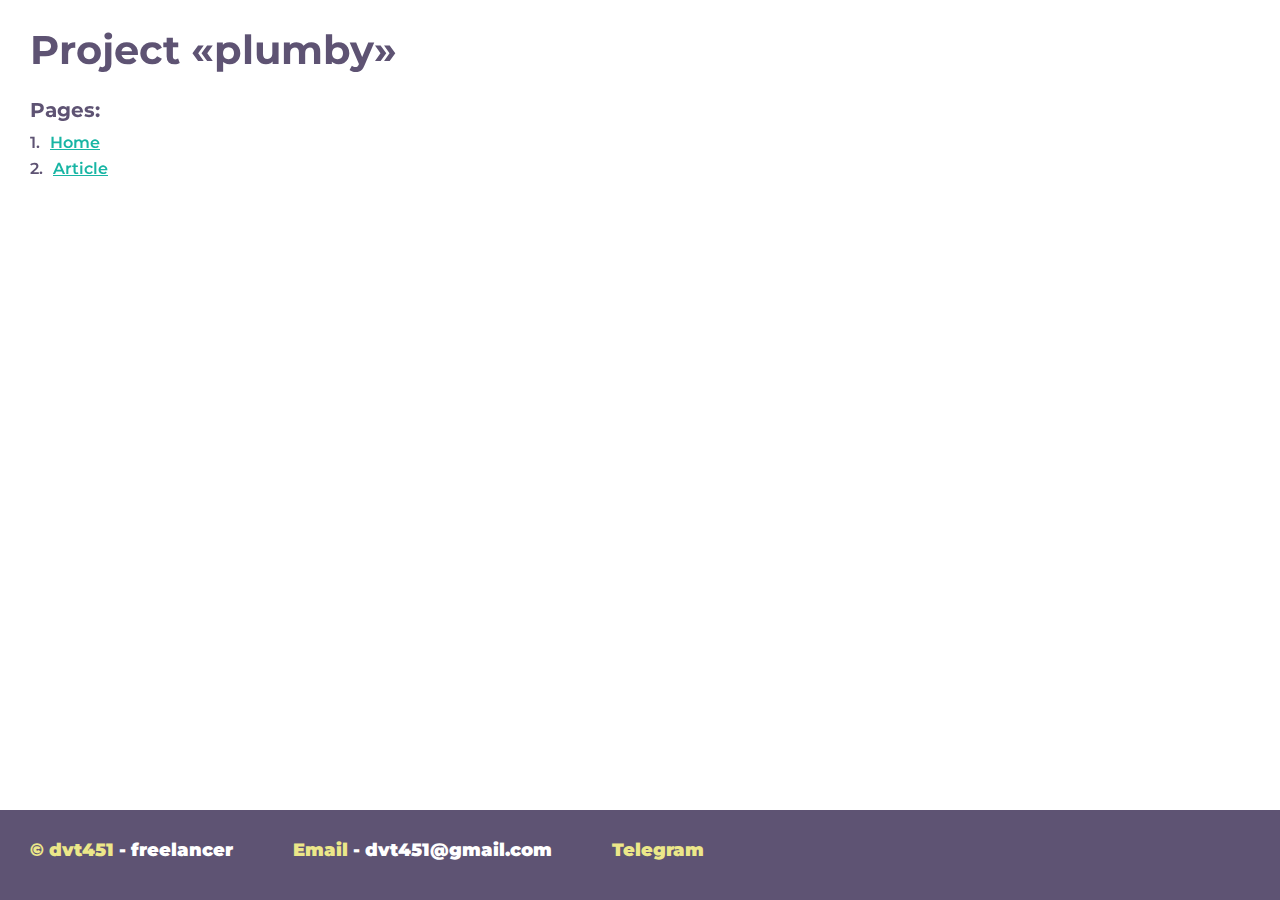
==== commit d3cce9b5: "Add files via upload" ====
--- a/index.html
+++ b/index.html
@@ -16,7 +16,7 @@
 					<h2>Pages:</h2>
 					<ol class="rootpage-pages">
 						<li><a target="_blank" href="home.html">Home</a></li>
-
+						<li><a target="_blank" href="article.html">Article</a></li>
 					</ol>
 
 					<div class="rootpage__tnx">
